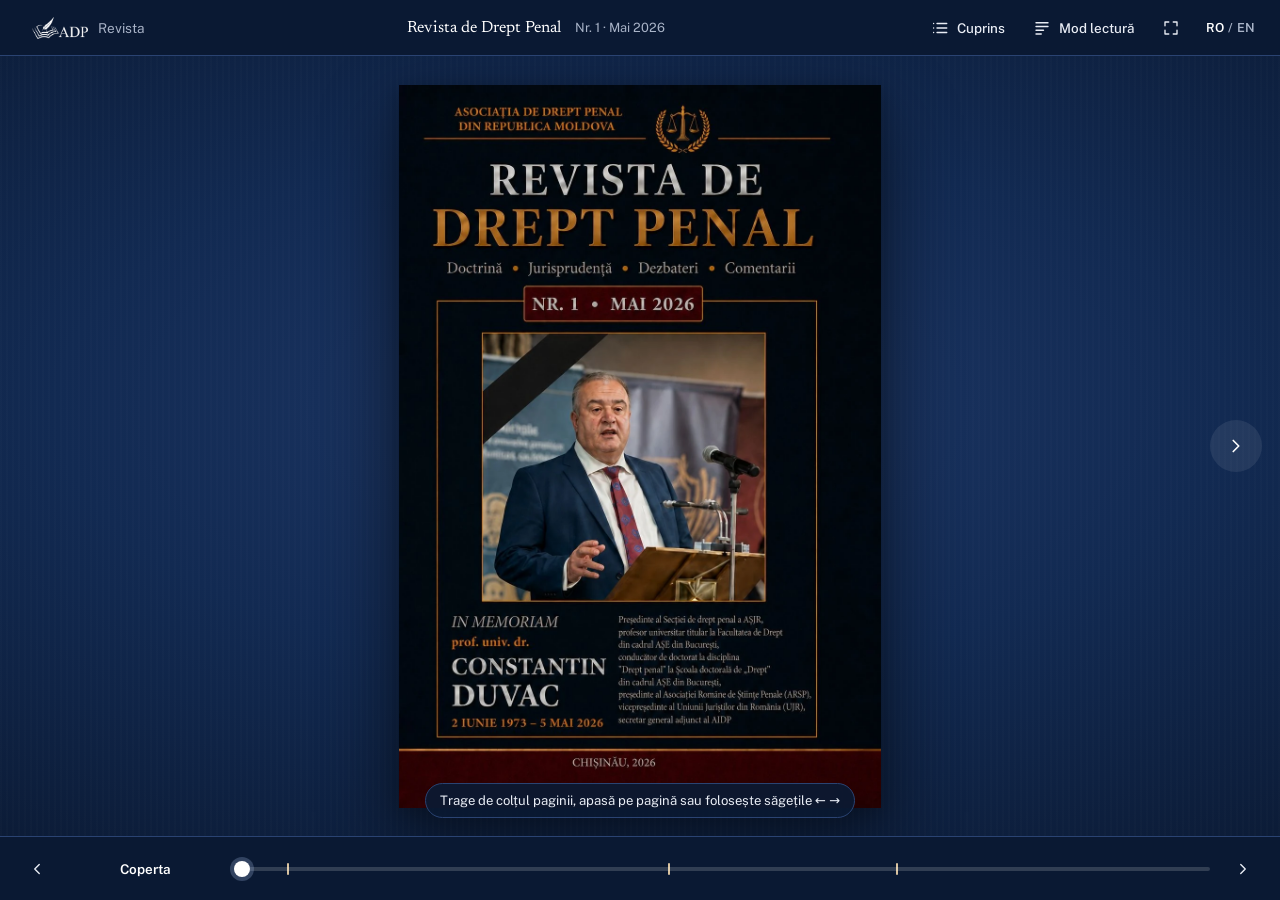
==== revista-nr-1.html @ df20a297 "Add Revista de Drept Penal Nr. 1 as a page-flip reader - revista-nr-1.html: full-screen reader with " ====
<!DOCTYPE html>
<html lang="ro">
<head>
<meta charset="UTF-8" />
<meta name="viewport" content="width=device-width, initial-scale=1, viewport-fit=cover" />
<title>Revista de Drept Penal — Nr. 1, mai 2026 · ADP</title>
<meta name="description" content="Revista de Drept Penal, Nr. 1 (mai 2026), număr inaugural omagial editat de Asociația de Drept Penal din Republica Moldova. Răsfoiește revista online sau citește articolele în mod text." />
<meta name="theme-color" content="#0b1a34" />
<meta property="og:title" content="Revista de Drept Penal — Nr. 1, mai 2026" />
<meta property="og:description" content="Număr inaugural omagial. Asociația de Drept Penal din Republica Moldova." />
<meta property="og:type" content="book" />
<meta property="og:image" content="https://adprm.md/assets/revista/nr-1/coperta.webp" />
<link rel="icon" type="image/png" href="assets/img/favicon.png" />
<link rel="preconnect" href="https://fonts.googleapis.com" />
<link rel="preconnect" href="https://fonts.gstatic.com" crossorigin />
<link href="https://fonts.googleapis.com/css2?family=Newsreader:ital,opsz,wght@0,6..72,300..700;1,6..72,300..600&amp;family=Public+Sans:wght@400;500;600&amp;display=swap" rel="stylesheet" />
<link rel="preload" as="image" href="assets/revista/nr-1/coperta.webp" />
<link rel="stylesheet" href="assets/css/revista.css" />
<script>window.REVISTA_ISSUE = {"id": "1", "title": "Revista de Drept Penal", "issue": "Nr. 1 · Mai 2026", "publisher": "Asociația de Drept Penal din Republica Moldova", "running": "Revista de Drept Penal · Nr. 1 · Mai 2026", "front": "assets/revista/nr-1/coperta.webp", "back": "assets/revista/nr-1/coperta-spate.webp", "frontAlt": "Coperta Revistei de Drept Penal, Nr. 1, mai 2026 — In memoriam prof. univ. dr. Constantin Duvac", "backAlt": "Coperta a IV-a a Revistei de Drept Penal, Nr. 1 — număr inaugural omagial"};</script>
</head>
<body>
<a class="sr" href="#text">Versiunea text a revistei</a>

<header class="rbar">
  <a class="rbar__back" href="revista.html"><svg viewBox="0 0 24 24" fill="none" stroke="currentColor" stroke-width="1.8" stroke-linecap="round" stroke-linejoin="round"><path d="M15 18l-6-6 6-6"/></svg><img src="assets/img/adp-logo-alb.png" alt="ADP" width="56" height="22" /><span data-ui="back">Revista</span></a>
  <div class="rbar__title">Revista de Drept Penal <span>Nr. 1 · Mai 2026</span></div>
  <div class="rbar__tools">
    <button class="tbtn" id="btnToc" type="button" aria-expanded="false" aria-controls="drawer"><svg viewBox="0 0 24 24" fill="none" stroke="currentColor" stroke-width="1.8" stroke-linecap="round"><path d="M8 6h13M8 12h13M8 18h13M3.5 6h.01M3.5 12h.01M3.5 18h.01"/></svg><span class="lbl" data-ui="contents">Cuprins</span></button>
    <button class="tbtn" id="btnRead" type="button" aria-pressed="false"><svg viewBox="0 0 24 24" fill="none" stroke="currentColor" stroke-width="1.8" stroke-linecap="round" stroke-linejoin="round"><path d="M4 5h16M4 10h16M4 15h10M4 20h7"/></svg><span class="lbl">Mod lectură</span></button>
    <button class="tbtn" id="btnFull" type="button" data-ui-label="full"><svg viewBox="0 0 24 24" fill="none" stroke="currentColor" stroke-width="1.8" stroke-linecap="round" stroke-linejoin="round"><path d="M4 9V4h5M20 9V4h-5M4 15v5h5M20 15v5h-5"/></svg></button>
    <button class="lang" id="lang" type="button" aria-label="Schimbă limba / Switch language"><span data-l="ro">RO</span> / <span data-l="en">EN</span></button>
  </div>
</header>

<main class="stage" id="stage">
  <button class="nav-arrow nav-arrow--prev" id="navPrev" type="button" data-ui-label="prev"><svg viewBox="0 0 24 24" fill="none" stroke="currentColor" stroke-width="1.8" stroke-linecap="round" stroke-linejoin="round"><path d="M15 18l-6-6 6-6"/></svg></button>
  <button class="nav-arrow nav-arrow--next" id="navNext" type="button" data-ui-label="next"><svg viewBox="0 0 24 24" fill="none" stroke="currentColor" stroke-width="1.8" stroke-linecap="round" stroke-linejoin="round"><path d="M9 18l6-6-6-6"/></svg></button>
  <div class="loading" id="loading">
    <div class="loading__card">
      <img src="assets/revista/nr-1/coperta.webp" alt="" width="1024" height="1536" />
      <span data-ui="preparing">Se așază paginile…</span>
      <div class="loading__bar"><i id="loadBar"></i></div>
    </div>
  </div>
  <div class="hint" id="hint"></div>
  <button class="read-pill" id="readPill" type="button"><svg viewBox="0 0 24 24" fill="none" stroke="currentColor" stroke-width="1.8" stroke-linecap="round" stroke-linejoin="round"><path d="M4 5h16M4 10h16M4 15h10M4 20h7"/></svg><span data-ui="reading">Mod lectură</span></button>
  <div class="toast" id="toast" hidden><span id="toastText"></span><button id="toastGo" type="button" data-ui="cont">Continuă</button><button class="x" id="toastX" type="button" data-ui-label="close">×</button></div>
</main>

<footer class="fbar">
  <button class="tbtn" id="btnPrev" type="button" data-ui-label="prev"><svg viewBox="0 0 24 24" fill="none" stroke="currentColor" stroke-width="1.8" stroke-linecap="round" stroke-linejoin="round"><path d="M15 18l-6-6 6-6"/></svg></button>
  <div class="where" id="where" aria-live="polite"></div>
  <div class="scrub">
    <div class="scrub__ticks" id="ticks"></div>
    <input type="range" id="range" min="1" max="2" value="1" aria-label="Pagina" />
    <div class="scrub__tip" id="scrubTip"></div>
  </div>
  <button class="tbtn" id="btnNext" type="button" data-ui-label="next"><svg viewBox="0 0 24 24" fill="none" stroke="currentColor" stroke-width="1.8" stroke-linecap="round" stroke-linejoin="round"><path d="M9 18l6-6-6-6"/></svg></button>
</footer>

<aside class="drawer" id="drawer" aria-label="Cuprins">
  <div class="drawer__head"><h2 data-ui="contents">Cuprins</h2><button id="drawerClose" type="button" data-ui-label="close">×</button></div>
  <div class="toc-list" id="tocList"></div>
</aside>
<div class="scrim" id="scrim"></div>

<section class="tv" id="tv" aria-label="Versiunea text">
  <div class="tv__inner">
    <div class="tv__cover">
      <img src="assets/revista/nr-1/coperta-mica.webp" alt="" width="520" height="780" />
      <div>
        <h1>Revista de Drept Penal</h1>
        <p>Nr. 1 · Mai 2026 · Asociația de Drept Penal din Republica Moldova</p>
        <nav class="tv__toc">
<a href="#a1"><span>Boris GLAVAN</span>PRESCRIPȚIA RĂSPUNDERII PENALE: DE LA ABORDĂRI FRAGMENTARE LA O PERSPECTIVĂ SISTEMICĂ</a>
<a href="#a2"><span>PÎSLARU LILIA</span>OBIECTUL JURIDIC AL INFRAȚIUNII DE CLONARE UMANĂ</a>
<a href="#a3"><span>Nataşa DANELCIUC-COLODROVSCHI</span>La frénésie réformatrice de la justice pénale, vecteur et symptôme du délitement cadencé de l’État de droit</a>
        </nav>
      </div>
    </div>
    <div id="tvArticles">
<article class="art" id="a1" lang="ro" data-author="Boris GLAVAN">
<header class="art__head">
<h2 class="art__title">PRESCRIPȚIA RĂSPUNDERII PENALE: DE LA ABORDĂRI FRAGMENTARE LA O PERSPECTIVĂ SISTEMICĂ</h2>
<p class="art__author"><b>Boris GLAVAN</b>, doctor habilitat în drept, conferențiar universitar, Academia „Ştefan cel Mare” a MAI al RM</p>
<p class="art__aff">ORCID: 0000-0002-3838-4308</p>
</header>
<section class="abs">
<p class="abs__label">Rezumat</p>
<p class="abs__text">Studiul examinează prescripția răspunderii penale dintr-o perspectivă sistemică, pornind de la ideea că o parte dintre controversele actuale sunt generate sau amplificate de delimitarea insuficientă dintre răspunderea penală, tragerea la răspundere penală, condamnare și pedeapsă. Analiza critică a concepției consacrate de art. 50 CP al Republicii Moldova este raportată la evoluțiile doctrinare, legislative și jurisprudențiale recente. Este testată concepția răspunderii penale ca obligație juridico-penală care apare prin săvârșirea infracțiunii și sunt examinate consecințele acesteia asupra înțelegerii efectelor prescripției, soluțiilor procesuale, prezumției de nevinovăție, întreruperii termenului și aplicării legii în timp. Studiul concluzionează că analiza prescripției nu poate fi desprinsă de clarificarea categoriei juridice asupra căreia aceasta produce efecte și argumentează necesitatea reconsiderării definiției legale a răspunderii penale.</p>
<p class="abs__kw">Cuvinte-cheie: prescripție, răspundere penală, tragere la răspundere penală, condamnare, pedeapsă, liberare de răspundere penală, lege penală mai favorabilă.</p>
<p class="abs__label">Abstract</p>
<p class="abs__text">This study examines the statute of limitations on criminal liability from a systemic perspective, proceeding from the premise that some of the current controversies are generated or amplified by an insufficient distinction between criminal liability, the process of bringing a person to criminal liability, conviction, and punishment. The concept enshrined in Article 50 of the Criminal Code of the Republic of Moldova is critically examined in light of recent doctrinal, legislative, and judicial developments. The study tests the conception of criminal liability as a criminal-law obligation arising from the commission of an offence and examines its implications for understanding the effects of limitation, procedural outcomes, the presumption of innocence, interruption of the limitation period, and the temporal application of criminal law. It concludes that the analysis of limitation cannot be separated from clarification of the legal category upon which it operates and argues for reconsideration of the statutory definition of criminal liability.</p>
<p class="abs__kw"><b>Keywords:</b> statute of limitations, criminal liability, bringing a person to criminal liability, conviction, punishment, release from criminal liability, lex mitior.</p>
</section>
<div class="art__body">
<h3 class="art__h" id="a1-s1">Introducere</h3>
<p>Prescripția răspunderii penale aparține instituțiilor tradiționale ale dreptului penal, însă vechimea sa nu i-a diminuat actualitatea. Dimpotrivă, în Republica Moldova problematica prescripției a revenit în ultimii ani în centrul preocupărilor juridice. Practica neuniformă, intervențiile Procuraturii Generale, examinarea unor probleme conexe de către Curtea Supremă de Justiție și Curtea Constituțională, modificările legislative recente, precum și interesul constant al doctrinei demonstrează că numeroase întrebări privind această instituție continuă să își caute răspunsul.</p>
<p>Controversele privesc atât efectele expirării termenului și soluția procesuală aplicabilă, cât și natura juridică a prescripției, raportul acesteia cu prezumția de nevinovăție, întreruperea termenului prescris sau aplicarea legii în timp. Răspunsurile oferite nu sunt întotdeauna convergente, iar soluționarea unei probleme generează uneori dificultăți noi. Persistența acestor controverse, în pofida intervențiilor legislative, jurisprudențiale și doctrinare, implică nu numai verificarea soluțiilor propuse, ci și analiza perspectivei din care problema este cercetată.</p>
<p>O particularitate a dezbaterilor contemporane constă în faptul că majoritatea problemelor și soluțiilor sunt căutate în limitele instituției prescripției răspunderii penale. O asemenea abordare este firească atunci când obiectul cercetării îl constituie o chestiune punctuală. Ea poate deveni însă insuficientă dacă dificultățile examinate sunt determinate de raporturile prescripției cu alte categorii fundamentale ale dreptului penal. Este dificil, bunăoară, să explicăm ce presupune liberarea de răspundere penală prin efectul prescripției fără a răspunde în prealabil la întrebarea ce reprezintă însăși răspunderea penală de care persoana urmează să fie liberată.</p>
<p>Această întrebare capătă o semnificație aparte în dreptul penal al Republicii Moldova, în care răspunderea penală beneficiază de o definiție legală proprie. Concepția consacrată de art. 50 CP, construită în jurul ideii condamnării publice a faptelor infracționale și a persoanelor care le-au săvârșit, nu trebuie tratată ca o axiomă numai pentru faptul că a dobândit expresie normativă. Ea reprezintă una dintre soluțiile oferite unei controverse doctrinare mult mai vechi<sup class="fn"><a href="#a1-n1" id="a1-r1" data-fn="a1-n1">1</a></sup> și trebuie, ca orice construcție juridică, verificată prin raportare la funcționarea întregului sistem de instituții cu care interacționează.</p>
<p>De aici pornește <b>ipoteza prezentului studiu</b>: o parte dintre dificultățile atribuite astăzi prescripției răspunderii penale ar putea avea o origine mai profundă, legată de modul în care este concepută însăși răspunderea penală și de insuficienta delimitare a acesteia de tragerea la răspundere penală, condamnare și pedeapsă. În această ipoteză, contradicțiile aparent existente între normele materiale și cele procesuale nu trebuie soluționate automat prin ajustarea celor din urmă; trebuie verificată și posibilitatea ca însăși premisa materială de la care se pornește să necesite reconsiderare.</p>
<p>Prezenta cercetare nu revendică formularea unei teorii absolut noi. Problema răspunderii penale a constituit obiectul unor cercetări anterioare ale autorului<sup class="fn"><a href="#a1-n2" id="a1-r2" data-fn="a1-n2">2</a></sup>, iar concepția răspunderii ca obligație juridico-penală este demult cunoscută în doctrină<sup class="fn"><a href="#a1-n3" id="a1-r3" data-fn="a1-n3">3</a></sup>. Ceea ce se propune este verificarea acestei concepții în lumina evoluțiilor legislative, jurisprudențiale și doctrinare recente.</p>
<p>Scopul studiului constă în examinarea principalelor probleme ale prescripției dintr-o perspectivă sistemică, pentru a stabili în ce măsură soluționarea lor depinde de clarificarea raporturilor dintre răspunderea penală, tragerea la răspundere penală, condamnare, pedeapsă și liberarea de răspundere, precum și de corelarea acestora cu problema constatării vinovăției și cu exigențele prezumției de nevinovăție.</p>
<h3 class="art__h" id="a1-s2">1. Prescripția răspunderii penale în centrul controverselor contemporane</h3>
<p>Prescripția răspunderii penale nu mai poate fi privită, în actualul context juridic al Republicii Moldova, ca o instituție ale cărei dificultăți se reduc la stabilirea și calcularea termenelor. În ultimii ani, problemele generate de aplicarea acesteia au ajuns succesiv în atenția Procuraturii Generale, a Curții Supreme de Justiție, a Curții Constituționale și a legiuitorului, vizând atât efectele expirării termenului și forma soluției procesuale, cât și întreruperea prescripției, prezumția de nevinovăție, aplicarea legii în timp și raportul cu durata rezonabilă a procesului. Succesiunea acestor intervenții constituie, prin ea însăși, un indiciu că dificultățile instituției nu sunt nici izolate, nici pe deplin soluționate.</p>
<p>O confirmare elocventă o reprezintă recursul în interesul legii formulat de Procurorul General în 2021. Examinarea practicii judiciare a relevat trei soluții diferite pentru aceeași situație – expirarea termenului prevăzut de art. 60 CP: condamnarea cu liberarea de pedeapsă, condamnarea cu liberarea de răspundere penală sau încetarea procesului penal<sup class="fn"><a href="#a1-n4" id="a1-r4" data-fn="a1-n4">4</a></sup>. Procurorul General a solicitat unificarea practicii în sensul pronunțării unei sentințe de condamnare cu liberarea de pedeapsă atunci când vinovăția inculpatului fusese stabilită<sup class="fn"><a href="#a1-n5" id="a1-r5" data-fn="a1-n5">5</a></sup>. Divergența privea, așadar, nu numai forma hotărârii, ci însăși determinarea efectului juridic al prescripției.</p>
<p>Prin raportul dintre art. 60 CP și art. 389 alin. (4) pct. 3) CPP problema a dobândit și o dimensiune constituțională. În cadrul examinării recursului, Igor Dolea, în calitate de consultant din partea mediului academic, a atras atenția că reglementarea materială prevede liberarea de răspundere penală, în timp ce norma procesuală conduce la liberarea de pedeapsă, apreciind că această neconcordanță poate ridica o problemă de constituționalitate<sup class="fn"><a href="#a1-n6" id="a1-r6" data-fn="a1-n6">6</a></sup>. Plenul Colegiului penal al CSJ a sesizat ulterior Curtea Constituțională în privința sintagmei referitoare la expirarea termenului de prescripție din art. 389 alin. (4) pct. 3) CPP<sup class="fn"><a href="#a1-n7" id="a1-r7" data-fn="a1-n7">7</a></sup>. Curtea Constituțională la rândul ei nu a soluționat însă problema pe fond, declarând sesizarea inadmisibilă prin Decizia nr. 82 din 17 iunie 2022<sup class="fn"><a href="#a1-n8" id="a1-r8" data-fn="a1-n8">8</a></sup>.</p>
<p>Nici recursul în interesul legii nu a condus la o dezlegare obligatorie. La 3 noiembrie 2022, Plenul Colegiului penal al CSJ l-a respins ca inadmisibil, iar judecătorii Vladimir Timofti și Elena Cobzac au formulat opinie separată, considerând că acesta trebuia admis<sup class="fn"><a href="#a1-n9" id="a1-r9" data-fn="a1-n9">9</a></sup>. Faptul că mecanismul destinat tocmai unificării practicii s-a încheiat fără o soluție obligatorie, iar dezacordul s-a manifestat chiar în interiorul instanței supreme, este relevant pentru profunzimea controversei. Dezbaterea a continuat și în doctrină, unde au fost propuse soluții diferențiate în funcție de poziția inculpatului și de necesitatea examinării fondului cauzei<sup class="fn"><a href="#a1-n10" id="a1-r10" data-fn="a1-n10">10</a></sup>.</p>
<p>În anii următori, centrul discuției s-a deplasat spre întreruperea prescripției. În procesul legislativ care a precedat Legea nr. 136/2024 s-a propus ca parvenirea cauzei în instanță pentru examinare în fond să întrerupă prescripția și să determine începerea unui nou termen. Centrul de Resurse Juridice din Moldova a formulat obiecții față de cea de-a doua componentă a mecanismului<sup class="fn"><a href="#a1-n11" id="a1-r11" data-fn="a1-n11">11</a></sup>, însă legiuitorul a păstrat soluția inițială. În actuala redactare a art. 60 alin. (4) CP, parvenirea cauzei în instanță întrerupe prescripția, iar din momentul înregistrării acesteia începe să curgă un nou termen<sup class="fn"><a href="#a1-n12" id="a1-r12" data-fn="a1-n12">12</a></sup>.</p>
<p>În paralel, vechea redacție a art. 60 alin. (4), care lega întreruperea de săvârșirea unei noi infracțiuni, a generat o controversă distinctă privind prezumția de nevinovăție. Curtea Constituțională a fost chemată să examineze dacă o nouă infracțiune poate produce efect întreruptiv înainte ca vinovăția pentru aceasta să fie stabilită definitiv<sup class="fn"><a href="#a1-n13" id="a1-r13" data-fn="a1-n13">13</a></sup>. Prin Hotărârea nr. 5 din 16 aprilie 2025, Curtea a declarat norma constituțională și a calificat prescripția drept „cauză extinctivă de liberare de răspundere penală”, asociind-o totodată limitei temporale în care statul își poate exercita prerogativa de tragere la răspundere<sup class="fn"><a href="#a1-n14" id="a1-r14" data-fn="a1-n14">14</a></sup>. Problema raportului dintre mecanismul întreruperii și prezumția de nevinovăție nu a fost însă tranșată în toate dimensiunile sale, Curtea plasând o parte importantă a dificultății în sfera interpretării și aplicării normei de către instanțele ordinare<sup class="fn"><a href="#a1-n15" id="a1-r15" data-fn="a1-n15">15</a></sup>.</p>
<p>Nici noua redactare a art. 60 alin. (4) CP nu a rămas în afara controlului constituțional. În 2026 a fost contestată regula potrivit căreia înregistrarea cauzei în instanță declanșează un nou termen de prescripție. Prin Decizia nr. 32 din 5 martie 2026, Curtea Constituțională a declarat sesizarea inadmisibilă, reținând că întreruperea prescripției nu suspendă judecarea și nu determină, prin ea însăși, tergiversarea procesului<sup class="fn"><a href="#a1-n16" id="a1-r16" data-fn="a1-n16">16</a></sup>. Astfel, și intervenția legislativă destinată să ofere o soluție unor dificultăți practice a generat, la rândul său, noi întrebări privind limitele temporale ale exercitării puterii punitive.</p>
<p>Cea mai recentă intervenție jurisprudențială disponibilă deplasează discuția și mai mult, de la modul de finalizare a procesului către însăși posibilitatea declanșării urmăririi penale după împlinirea prescripției<b>.</b> În Încheierea din 6 august 2026, dosarul nr. 1ra-581/2024<sup class="fn"><a href="#a1-n17" id="a1-r17" data-fn="a1-n17">17</a></sup>, Curtea Supremă de Justiție a reținut că expirarea termenului constituie, potrivit art. 275 pct. 4) CPP, o circumstanță care împiedică pornirea urmăririi penale și a afirmat că orice punere sub învinuire a unei persoane într-un proces penal pornit după intervenirea prescripției încalcă drepturile omului. Problema inițială<sup class="fn"><a href="#a1-n18" id="a1-r18" data-fn="a1-n18">18</a></sup> – cum trebuie finalizat procesul atunci când prescripția intervine? – ajunge astfel să fie însoțită de o întrebare și mai fundamentală: mai poate fi pornit mecanismul procesual dacă termenul de prescripție s-a împlinit anterior?</p>
<p>Privite împreună, aceste intervenții nu indică încă o soluție consolidată. Persistența controverselor ridică o întrebare prealabilă: sunt aceste dificultăți inerente instituției prescripției sau sunt, cel puțin în parte, amplificate de faptul că fiecare este examinată separat, fără verificarea categoriei juridice asupra căreia intervine prescripția – răspunderea penală – și a raportului acesteia cu tragerea la răspundere, condamnarea și pedeapsa? Răspunsul impune examinarea modului în care doctrina contemporană a abordat aceste probleme și a limitelor unei asemenea abordări.</p>
<h3 class="art__h" id="a1-s3">2. Limitele abordărilor fragmentare ale prescripției</h3>
<p>Diversitatea controverselor care însoțesc prescripția răspunderii penale a generat, firesc, cercetări orientate spre probleme diferite: natura juridică a instituției, aplicarea legii penale în timp, întreruperea termenelor, soluția procesuală după expirarea acestora, prezumția de nevinovăție, securitatea juridică sau protecția intereselor victimei. Caracterizarea acestor abordări drept fragmentare nu exprimă o apreciere depreciativă asupra valorii lor științifice. Delimitarea obiectului cercetării și concentrarea asupra unei probleme determinate sunt firești. Limita apare numai atunci când soluțiile astfel obținute sunt proiectate asupra întregii instituții fără a fi verificate în raport cu celelalte componente ale sistemului juridico-penal.</p>
<p>Un prim nucleu important al literaturii privește <i>natura materială, procesuală sau mixtă a prescripției</i><b> </b>și consecințele acestei calificări asupra aplicării legii în timp<sup class="fn"><a href="#a1-n19" id="a1-r19" data-fn="a1-n19">19</a></sup>. În strânsă legătură cu această problemă sunt cercetate actele de întrerupere și raportul dintre natura procesuală a actului care produce întreruperea și efectul juridic pe care legea îl atribuie acestuia<sup class="fn"><a href="#a1-n20" id="a1-r20" data-fn="a1-n20">20</a></sup>. Aceste analize sunt indispensabile pentru soluționarea problemelor privind lex mitior și succesiunea legilor penale, însă obiectul lor rămâne, în mod firesc, concentrat asupra regimului juridic al prescripției.</p>
<p>O altă direcție doctrinară urmărește <i>efectele procesuale ale expirării termenului de prescripție</i>, îndeosebi raportul dintre încetarea procesului, constatarea vinovăției, prezumția de nevinovăție și acordul persoanei la aplicarea unui temei de nereabilitare<sup class="fn"><a href="#a1-n21" id="a1-r21" data-fn="a1-n21">21</a></sup>. Literatura a propus soluții diferențiate în funcție de poziția inculpatului și de momentul procesual în care intervine prescripția. Dincolo de diferențele dintre aceste soluții, ele au un element comun: încearcă să răspundă întrebării cum trebuie soluționat procesul după intervenirea prescripției. Mult mai rar este plasată în centrul analizei întrebarea prealabilă: ce reprezintă răspunderea penală de care persoana este liberată și ce efect produce prescripția asupra acesteia?</p>
<p>Totuși, elementele unei asemenea explicații nu lipsesc din doctrina contemporană. Unele cercetări pornesc de la raportul juridic născut prin săvârșirea infracțiunii, în cadrul căruia statul dobândește dreptul de a aplica sancțiunea penală, iar autorului infracțiunii îi revine obligația corelativă de a o suporta<sup class="fn"><a href="#a1-n22" id="a1-r22" data-fn="a1-n22">22</a></sup>. Aceeași idee apare și în lucrări dedicate soluției procesuale, în care prescripția este prezentată inclusiv ca stingere a obligației infractorului de a suporta consecințele penale ale faptei<sup class="fn"><a href="#a1-n23" id="a1-r23" data-fn="a1-n23">23</a></sup>. Aceste constatări sunt deosebit de relevante pentru prezentul studiu: elementul conceptual al obligației există deja în doctrină, fără ca el să fie însă utilizat consecvent pentru verificarea definiției răspunderii penale consacrate de art. 50 CP al Republicii Moldova și a consecințelor acesteia asupra întregului mecanism al prescripției.</p>
<p>Alte cercetări deplasează analiza spre <i>funcțiile și limitele temporale ale puterii punitive a statului</i><b><i>.</i></b> Prescripția este examinată ca garanție a securității juridice și ca protecție împotriva prelungirii excesive a incertitudinii juridice<sup class="fn"><a href="#a1-n24" id="a1-r24" data-fn="a1-n24">24</a></sup>, dar și din perspectiva obligațiilor pozitive ale statului față de victime, în special atunci când trecerea timpului imputabilă autorităților poate împiedica investigarea și sancționarea efectivă a unor infracțiuni grave<sup class="fn"><a href="#a1-n25" id="a1-r25" data-fn="a1-n25">25</a></sup>. Aceste două perspective nu se exclud; ele demonstrează tocmai complexitatea instituției, aflate între necesitatea limitării în timp a reacției penale și interesul legitim al statului și al victimelor ca infracțiunile să fie investigate efectiv.</p>
<p>Ar fi inexact, în același timp, să afirmăm că doctrina nu a cunoscut tentative de abordare sistemică<b>.</b> Unele cercetări solicită expres o asemenea analiză, însă o construiesc în jurul clasificării infracțiunilor, sistemului pedepselor și consecințelor acestora asupra prescriptibilității<sup class="fn"><a href="#a1-n26" id="a1-r26" data-fn="a1-n26">26</a></sup>. Diferența față de demersul propus aici nu constă, prin urmare, în revendicarea exclusivă a calificativului „sistemic”, ci în centrul în jurul căruia este organizată analiza<b>.</b></p>
<p>Privite împreună, cercetările examinate furnizează aproape toate elementele necesare unei perspective mai largi: dreptul statului de a reacționa penal, obligația corelativă a autorului infracțiunii, natura prescripției, tragerea la răspundere, condamnarea, pedeapsa, vinovăția, prezumția de nevinovăție, securitatea juridică și interesele victimei. Problema este că aceste elemente sunt utilizate, de regulă, pentru soluționarea unor întrebări diferite. Natura prescripției este examinată pentru aplicarea legii în timp; prezumția de nevinovăție – pentru încetarea procesului sau întreruperea termenului; raportul dintre normele materiale și cele procesuale – pentru alegerea tipului hotărârii; securitatea juridică – pentru determinarea limitelor temporale ale reacției statului.</p>
<p>Or, dacă răspunderea penală se regăsește în centrul tuturor acestor raporturi, dar conținutul ei este presupus fără a fi verificat de fiecare dată, soluțiile particulare pot fi coerente în interiorul problemei cercetate și, totuși, dificil de armonizat între ele. Pentru dreptul Republicii Moldova această observație are o importanță suplimentară: răspunderea penală nu este numai o categorie doctrinară, ci beneficiază de o definiție legală expresă în art. 50 CP. Înainte de a căuta, așadar, o soluție separată pentru fiecare controversă a prescripției, se impune verificarea unei premise comune tuturor: este concepția legală asupra răspunderii penale aptă să explice în mod coerent apariția, realizarea și stingerea acesteia, precum și raportul ei cu condamnarea și pedeapsa?</p>
<h3 class="art__h" id="a1-s4">3. Răspunderea penală – variabila omisă din ecuația prescripției</h3>
<p>Controversele examinate anterior conduc spre o întrebare care, deși logic le precedă pe cele mai multe dintre ele, nu se află întotdeauna în centrul dezbaterilor contemporane: ce anume este răspunderea penală asupra căreia intervine prescripția? Întrebarea nu este una pur terminologică. De răspunsul oferit depind modul în care sunt explicate natura și efectele prescripției, raportul acesteia cu tragerea la răspundere penală, condamnarea și pedeapsa, precum și soluțiile procesuale aplicabile după expirarea termenului. În acest sens trebuie înțeleasă și sintagma „variabila omisă”: nu în sensul că răspunderea penală nu ar fi fost cercetată în doctrină, ci că noțiunea și conținutul acesteia nu sunt întotdeauna introduse ca variabilă explicativă în analiza problemelor prescripției<b>.</b></p>
<p>Necesitatea elaborării răspunderii penale ca noțiune autonomă în raport cu pedeapsa este legată de o evoluție legislativă relativ recentă. Până la mijlocul secolului al XX-lea, cele două noțiuni erau în mare măsură identificate. Schimbarea s-a produs în spațiul juridic sovietic în anii 1958–1961, când legislația a început să distingă expres liberarea de răspundere penală de liberarea de pedeapsă. În condițiile în care legea admitea o răspundere penală distinctă de pedeapsă și, mai ales, posibilitatea liberării de una fără a o confunda cu liberarea de cealaltă, doctrina a fost pusă în fața necesității de a stabili conținutul propriu al răspunderii penale<sup class="fn"><a href="#a1-n27" id="a1-r27" data-fn="a1-n27">27</a></sup>. Interpretarea istorică este importantă pentru studiul de față: noțiunea modernă a răspunderii penale nu s-a format în abstract, ci în strânsă legătură cu necesitatea explicării deosebirii dintre două forme de liberare.</p>
<p>Căutarea unei explicații a generat însă soluții foarte diferite. Răspunderea penală a fost concepută, între altele, ca obligație a persoanei de a răspunde pentru infracțiunea comisă, ca ansamblu de măsuri procesual-penale aplicate făptuitorului, ca raport juridico-penal ori ca condamnare publică a faptelor socialmente periculoase și a persoanelor care le săvârșesc<sup class="fn"><a href="#a1-n28" id="a1-r28" data-fn="a1-n28">28</a></sup>. Diversitatea teoriilor nu constituie prin ea însăși un neajuns. Problema metodologică apare atunci când o construcție elaborată pentru a răspunde unei anumite întrebări — îndeosebi pentru a delimita răspunderea penală de pedeapsă — este utilizată pentru explicarea întregii instituții fără a fi verificată în raport cu momentul apariției și stingerii răspunderii, temeiul acesteia, tragerea la răspundere penală, liberarea de răspundere, înlăturarea răspunderii ori prezumția de nevinovăție. Această dificultate a fost semnalată în cercetările anterioare: rezolvarea izolată a unei probleme poate produce o explicație satisfăcătoare în raport cu aceasta, dar contradictorie în raport cu alte instituții juridice conexe<sup class="fn"><a href="#a1-n29" id="a1-r29" data-fn="a1-n29">29</a></sup>.</p>
<p>Un exemplu relevant îl constituie concepția răspunderii penale ca și condamnare publică<b>.</b> În analiza instituției liberării de răspundere penală, S.G. Kelina pornea de la ideea că esența liberării constă în scutirea persoanei care a săvârșit infracțiunea de la condamnarea publică ce ar urma să fie exprimată prin sentința instanței. De aici decurgea logic și limita temporală a liberării: odată pronunțată sentința de condamnare, persoana nu ar mai putea fi liberată de răspundere penală, ci numai de pedeapsă<sup class="fn"><a href="#a1-n30" id="a1-r30" data-fn="a1-n30">30</a></sup>.</p>
<p>Concepția nu a rămas însă necontestată nici în doctrina din care a provenit. Iu.M. Groșevoi a respins teza potrivit căreia liberarea de răspundere penală ar exclude aprecierea negativă a faptei și a persoanei, argumentând că instanța care soluționează cauza apreciază inevitabil acțiunile infracționale ale persoanei liberate de răspundere penală. Tot el lega problema de competența de stabilire a vinovăției, considerând că, dacă numai instanța poate recunoaște persoana vinovată de săvârșirea unei infracțiuni, acesteia ar trebui să-i aparțină și competența de a o libera de răspundere penală<sup class="fn"><a href="#a1-n31" id="a1-r31" data-fn="a1-n31">31</a></sup>. Polemica este semnificativă tocmai pentru că arată că relația dintre răspundere, condamnare și liberare nu avea o soluție doctrinară incontestabilă înainte ca una dintre aceste concepții să dobândească expresie normativă.</p>
<p>În doctrina Republicii Moldova, concepția condamnării publice a fost promovată de Alexandru Borodac. Lucrările sale au avut o influență directă asupra construcției actualului Cod penal: cercetările anterioare au evidențiat atât preluarea concepției răspunderii penale în art. 50 CP, cât și legătura concepției sale privind temeiul răspunderii cu art. 51 și cu formularea inițială a art. 53 CP. Într-o lucrare ulterioară, profesorul Borodac și colaboratorii explicau realizarea răspunderii prin condamnarea publică a faptei și a persoanei, exprimată prin sentința de condamnare, considerând că realizarea răspunderii se epuizează prin această condamnare, după care poate urma aplicarea pedepsei sau liberarea de pedeapsă<sup class="fn"><a href="#a1-n32" id="a1-r32" data-fn="a1-n32">32</a></sup>.</p>
<p>Această concepție se regăsește în art. 50 CP, potrivit căruia răspunderea penală reprezintă „condamnarea publică, în numele legii, a faptelor infracționale și a persoanelor care le-au săvârșit, condamnare ce poate fi precedată de măsurile de constrângere prevăzute de lege”. Faptul că legiuitorul a optat pentru o definiție legală poate fi înțeles prin importanța categoriei juridice respective. Răspunderea penală, alături de infracțiune și pedeapsă, formează unul dintre pilonii întregului sistem penal; în condițiile existenței unor teorii incompatibile, intenția de uniformizare conceptuală era explicabilă. Problema nu constă, prin urmare, în simplul fapt că legiuitorul a definit răspunderea penală, ci în inspirația definiției alese de a funcționa coerent în raport cu toate instituțiile juridice care presupun existența, realizarea ori stingerea acesteia.</p>
<p>Supusă acestui test, formula art. 50 CP generează mai multe dificultăți. Dacă răspunderea penală este condamnarea publică exprimată prin sentință, ea ar trebui să apară odată cu condamnarea. Cum poate fi atunci o persoană liberată de răspundere penală la etapa urmăririi penale, înainte ca această răspundere, astfel definită, să fi luat naștere? Mai mult, Codul penal reglementează cauze care înlătură răspunderea penală și produc efecte înaintea pronunțării unei sentințe de condamnare. Apare astfel întrebarea formulată într-un studiu anterior: cum poate fi înlăturat ceea ce încă nu există? Totodată, dacă „condamnarea publică” este înțeleasă ca dezaprobare oficială a faptei și a persoanei, chiar delimitarea dintre existența și inexistența acesteia devine dificilă, deoarece aprecierea juridică negativă poate fi reflectată și într-o hotărâre prin care cauza este soluționată fără aplicarea pedepsei<sup class="fn"><a href="#a1-n33" id="a1-r33" data-fn="a1-n33">33</a></sup>.</p>
<p>Dificultatea definiției legale a fost remarcată și dintr-o perspectivă doctrinară diferită. Cercetătoarea Carolina Garbuz afirmă expres că definiția din art. 50 se referă mai curând la realizarea răspunderii penale decât la răspunderea însăși și propune ca această definiție normativă să fie exclusă din legea penală<sup class="fn"><a href="#a1-n34" id="a1-r34" data-fn="a1-n34">34</a></sup>. Propunerea nu înseamnă eliminarea instituției răspunderii penale. Dimpotrivă, autoarea consideră că infracțiunea, răspunderea penală și pedeapsa constituie trei instituții distincte și le ordonează într-o succesiune în care infracțiunea condiționează răspunderea, iar pedeapsa reprezintă numai una dintre formele posibile de realizare a acesteia. Însăși răspunderea penală este concepută ca un raport juridico-penal de constrângere între stat și infractor, în care statului îi aparține dreptul de a angaja răspunderea, iar infractorului obligația de a răspunde și de a suporta forma de realizare prevăzută de lege<sup class="fn"><a href="#a1-n35" id="a1-r35" data-fn="a1-n35">35</a></sup>. Importanța acestei poziții pentru prezentul studiu este tocmai independența ei față de concepția pe care o susținem: pornind de la o altă explicație pozitivă a răspunderii penale, Garbuz ajunge totuși la aceeași concluzie critică privind insuficiența art. 50 CP.</p>
<p>Problema este amplificată de lipsa unei terminologii perfect coerente în chiar sistemul Codului penal. Articolul 51 utilizează „fapta prejudiciabilă săvârșită” drept temei real și cu „componența infracțiunii” drept temei juridic al răspunderii penale, iar art. 53 se referă la persoana care a săvârșit „o faptă ce conține semnele componenței de infracțiune”. În schimb, reglementările modalităților concrete de liberare utilizează noțiunea de <i>infracțiune</i>, art. 54, 55 și 57–60 raportând soluția liberării la săvârșirea unei infracțiuni. Diferența nu este lipsită de consecințe. Dacă persoana nu a săvârșit o infracțiune, nu există temei pentru răspunderea penală și, în consecință, nici răspundere penală de care aceasta ar putea fi liberată. Într-o asemenea ipoteză problema este una a inexistenței răspunderii, nu a liberării de la o răspundere existentă. Cercetările anterioare au formulat, din acest motiv, propunerea ca infracțiunea să fie recunoscută ca temei al răspunderii și ca liberarea să privească persoana care a săvârșit o infracțiune<sup class="fn"><a href="#a1-n36" id="a1-r36" data-fn="a1-n36">36</a></sup>.</p>
<p>În acest punct devine necesară examinarea alternativei conceptuale. Conceperea răspunderii ca <i>obligație juridică</i> nu este o teorie nouă și nici nu este revendicată ca atare în prezentul studiu. Ea este una dintre teoriile tradiționale ale răspunderii penale, fiind identificată ca atare în doctrina analizată încă în cercetările din 2010<sup class="fn"><a href="#a1-n37" id="a1-r37" data-fn="a1-n37">37</a></sup>. Ceea ce prezintă interes este însă verificarea capacității sale explicative în raport cu întregul sistem de instituții conexe și, în special, cu prescripția.</p>
<p>Pornind de la structura normei juridico-penale și de la legătura dintre infracțiune și consecința juridică prevăzută de norma încălcată, în cercetările anterioare răspunderea penală a fost definită ca obligația persoanei care a săvârșit o infracțiune de a suporta sancțiunea prevăzută în norma de incriminare a legii penale<sup class="fn"><a href="#a1-n38" id="a1-r38" data-fn="a1-n38">38</a></sup>. Precizarea este esențială. În momentul săvârșirii infracțiunii nu există încă o pedeapsă concretă individualizată de instanță. Există însă norma de incriminare încălcată și sancțiunea pe care aceasta o atașează faptei. Săvârșirea infracțiunii constituie faptul juridic din care apare obligația autorului de a suporta sancțiunea prevăzută în norma de incriminare. Condamnarea și pedeapsa individualizată intervin ulterior, în procesul de identificare și individualizare a acestei obligații.<sup class="fn"><a href="#a1-n39" id="a1-r39" data-fn="a1-n39">39</a></sup></p>
<p>Din această perspectivă, devine indispensabilă delimitarea dintre <i>răspunderea penală</i> și <i>tragerea la răspundere penală</i>. Cele două sintagme sunt apropiate lexical, dar nu desemnează același fenomen juridic. Răspunderea aparține planului dreptului penal material și exprimă consecința juridică a săvârșirii infracțiunii. Tragerea la răspundere penală aparține planului procesual și presupune învinuirea persoanei de săvârșirea unei infracțiuni. Ea nu poate fi considerată o formă de realizare a răspunderii penale, întrucât simpla formulare a acuzației nu modifică prin ea însăși situația juridico-penală materială a persoanei<sup class="fn"><a href="#a1-n40" id="a1-r40" data-fn="a1-n40">40</a></sup>.</p>
<p>Distincția permite separarea a două planuri care tind uneori să fie suprapuse. În plan material, dacă o infracțiune a fost în realitate săvârșită, legea atașează acesteia consecința juridică reprezentată de răspunderea penală. În plan procesual, existența infracțiunii, autorul ei și vinovăția acestuia trebuie stabilite potrivit regulilor și garanțiilor procesului penal. Faptul juridic și cunoașterea juridică a faptului nu sunt identice: hotărârea instanței nu face ca fapta să fi fost săvârșită în trecut, ci stabilește, în condițiile procedurale prevăzute de lege, dacă aceasta a existat și poate fi imputată persoanei acuzate.</p>
<p>Această delimitare este deosebit de importantă pentru raportul cu <i>prezumția de nevinovăție</i>. A afirma, la nivelul dreptului material, că persoana care a săvârșit o infracțiune devine subiect al obligației juridico-penale nu înseamnă că procurorul, organul de urmărire penală sau o altă autoritate o poate declara vinovată înainte ca vinovăția să fie stabilită în condițiile impuse de lege. Prima afirmație privește condițiile de existență ale unei consecințe juridice; cea de-a doua privește condițiile în care această consecință poate fi atribuită oficial unei persoane determinate. Confundarea celor două planuri conduce la concluzia dificil de susținut că răspunderea penală ar lua naștere nu prin săvârșirea infracțiunii, ci numai prin actul prin care statul constată ulterior că infracțiunea a fost săvârșită.</p>
<p>Această explicație nu înseamnă însă că problema prezumției de nevinovăție dispare odată cu acceptarea caracterului material al răspunderii. Dimpotrivă, ea se deplasează spre întrebarea corectă: în ce condiții și cu ce efecte poate fi încheiat procesul penal pe un temei de nereabilitare fără o sentință definitivă care să constate vinovăția? Dificultatea este veche. A.V. Endolțeva considera că interpretarea tradițională a liberării de răspundere penală intră într-o contradicție serioasă cu prezumția de nevinovăție, iar ca soluție de lege ferenda propunea reconstrucția instituției sub forma liberării de urmărire penală<sup class="fn"><a href="#a1-n41" id="a1-r41" data-fn="a1-n41">41</a></sup>. În legislația Republicii Moldova, aceeași tensiune a determinat inițial atribuirea competenței de liberare exclusiv instanței, pentru ca, ulterior, începând cu anul 2008, competența să fie acordată și procurorului, fără ca problema conceptuală a raportului dintre liberare și constatarea vinovăției să fie prin aceasta epuizată<sup class="fn"><a href="#a1-n42" id="a1-r42" data-fn="a1-n42">42</a></sup>.</p>
<p>Pentru tema prezentului studiu, avantajul principal al concepției răspunderii ca obligație juridico-penală se observă însă în momentul în care este introdusă prescripția. Dacă răspunderea apare prin săvârșirea infracțiunii, ea poate exista înaintea condamnării și poate, de asemenea, înceta înainte ca sancțiunea prevăzută de norma de incriminare să fie individualizată și executată. Anterior am arătat că obligația juridico-penală apare din momentul săvârșirii infracțiunii și se poate stinge în diferite moduri, unul dintre acestea fiind expirarea termenelor de prescripție<sup class="fn"><a href="#a1-n43" id="a1-r43" data-fn="a1-n43">43</a></sup>. Prin urmare, prescripția nu trebuie explicată ca dispariție a condamnării care încă nu a fost pronunțată și nici ca simplă interdicție procesuală de a continua o activitate a statului. Ea poate fi înțeleasă, în primul rând, ca o cauză de stingere a obligației juridico-penale apărute prin săvârșirea infracțiunii, obligație care încetează odată cu expirarea termenului stabilit de lege.</p>
<p>Această construcție nu rezolvă automat toate problemele prescripției și nici nu trebuie prezentată în acest sens. Ea nu stabilește, prin ea însăși, ce soluție procesuală trebuie pronunțată în fiecare situație, cum trebuie protejat dreptul persoanei care contestă acuzația de a obține o soluție reabilitantă, ce acte pot întrerupe prescripția sau ce regim trebuie aplicat succesiunii legilor în timp. Ea oferă însă un reper care lipsește atunci când aceleași noțiuni sunt suprapuse: răspunderea penală este obligația juridico-penală; tragerea la răspundere penală presupune învinuirea persoanei de săvârșirea unei infracțiuni; condamnarea, exprimată prin sentința de condamnare, presupune constatarea vinovăției persoanei; pedeapsa este sancțiunea concret stabilită de instanță. Abia după această delimitare poate fi stabilit cu precizie ce efect juridic produce prescripția asupra fiecăruia dintre aceste elemente.</p>
<p>În acest sens, răspunderea penală nu constituie o problemă colaterală a cercetării prescripției, ci premisa conceptuală a acesteia. Dacă instituția analizată poartă denumirea de prescripție a răspunderii penale, orice încercare de a-i determina natura, efectele sau mecanismul de aplicare trebuie să înceapă prin clarificarea categoriei juridice care se prescrie. Din această perspectivă, contradicțiile contemporane privind prescripția pot fi privite într-o lumină diferită: unele dintre ele ar putea să nu provină exclusiv din reglementarea termenelor de prescripție, ci din faptul că efectele acestora sunt proiectate asupra unei noțiuni de răspundere penală care, în art. 50 CP, a fost identificată cu unul dintre momentele ulterioare ale individualizării sale – condamnarea. Verificarea acestei ipoteze impune, în continuare, delimitarea sistematică a răspunderii penale de tragerea la răspundere penală, condamnare și pedeapsă, precum și stabilirea locului prescripției în acest mecanism.</p>
<h3 class="art__h" id="a1-s5">4. Prescripția reconsiderată prin delimitarea răspunderii, tragerii la răspundere, condamnării și pedepsei</h3>
<p>Clarificarea noțiunii răspunderii penale permite reconsiderarea raporturilor dintre instituțiile pe care dezbaterile contemporane asupra prescripției tind să le suprapună. Dacă răspunderea penală este concepută ca obligația persoanei care a săvârșit infracțiunea de a suporta sancțiunea prevăzută de norma de incriminare, succesiunea juridică poate fi reconstruită astfel: răspunderea penală apare din momentul săvârșirii infracțiunii; în cadrul procesului penal aceasta este identificată și individualizată, tragerea la răspundere penală reprezentând învinuirea persoanei de săvârșirea unei infracțiuni; prin sentința de condamnare instanța constată vinovăția; stabilirea pedepsei individualizează sancțiunea prevăzută în norma de incriminare; iar executarea pedepsei reprezintă realizarea răspunderii penale astfel concretizate<sup class="fn"><a href="#a1-n44" id="a1-r44" data-fn="a1-n44">44</a></sup>. Această succesiune nu separă artificial dreptul penal de procesul penal, ci delimitează funcția juridică proprie fiecărei instituții.</p>
<p>Distincția dintre răspunderea penală și tragerea la răspundere penală este esențială. Prima aparține planului dreptului penal material și apare prin săvârșirea infracțiunii; cea de-a doua desemnează învinuirea persoanei de săvârșirea unei infracțiuni și aparține procesului de identificare și individualizare a răspunderii penale. Într-un studiu anterior am arătat tocmai că tragerea la răspundere penală rămâne în afara limitelor de realizare a răspunderii: formularea acuzației, aplicarea măsurilor procesuale ori trimiterea cauzei în judecată nu transformă încă obligația juridico-penală într-o pedeapsă executată<sup class="fn"><a href="#a1-n45" id="a1-r45" data-fn="a1-n45">45</a></sup>. Din această perspectivă, titlul art. 60 CP – „Prescripția tragerii la răspundere penală” – și efectul stabilit de alin. (1) – persoana „se liberează de răspundere penală” – nu sunt în mod necesar incompatibile. Titlul indică limita temporală a tragerii la răspundere penală, în timp ce efectul material al expirării termenului privește însăși obligația juridico-penală.</p>
<p>Această interpretare găsește un sprijin important chiar în literatura contemporană care nu pornește de la reconstrucția propusă în prezentul studiu. Elena Neaga definește prescripția răspunderii penale prin stingerea dreptului statului de a aplica infractorului o pedeapsă și a obligației corelative a acestuia de a suporta aplicarea sancțiunii penale. În același loc, autoarea delimitează această instituție de prescripția executării pedepsei, care stinge dreptul statului de a pune în executare pedeapsa deja stabilită printr-o hotărâre definitivă și, corelativ, obligația condamnatului de a se supune executării acesteia<sup class="fn"><a href="#a1-n46" id="a1-r46" data-fn="a1-n46">46</a></sup>. Distincția este deosebit de importantă: ea identifică două obiecte juridice diferite ale prescripției, situate în momente succesive.</p>
<p>Aceeași idee apare, într-o formulare foarte apropiată, la Versavia Brutaru și Raul Alexandru Nestor. Autorii pornesc de la raportul juridic născut prin infracțiune, în care statul devine titularul dreptului de a aplica sancțiunea penală, iar individului îi revine obligația corelativă de a suporta această consecință<sup class="fn"><a href="#a1-n47" id="a1-r47" data-fn="a1-n47">47</a></sup>. Ulterior, prescripția răspunderii penale este definită expres drept „cauză de stingere a obligației infractorului de a suporta consecințele penale ale faptei săvârșite”<sup class="fn"><a href="#a1-n48" id="a1-r48" data-fn="a1-n48">48</a></sup>. Chiar dacă autorii nu dezvoltă această premisă în direcția reconstrucției întregului raport dintre răspundere, tragerea la răspundere, condamnare și pedeapsă, elementele necesare unei asemenea construcții sunt deja prezente.</p>
<p>Pe această bază poate fi explicată mai exact diferența dintre prescripția răspunderii penale și prescripția executării sentinței de condamnare<b>.</b> În primul caz, termenul începe să curgă de la săvârșirea infracțiunii și produce efecte înainte ca sancțiunea prevăzută de norma de incriminare să fie definitiv concretizată într-o pedeapsă executorie. În cel de-al doilea caz, prevăzut de art. 97 CP RM, există deja o sentință definitivă și o pedeapsă individualizată, iar expirarea termenului stinge dreptul statului de a o executa și, corelativ, obligația condamnatului de a o suporta. În dezbaterile desfășurate în cadrul recursului în interesul legii din Republica Moldova s-a atras, de asemenea, atenția că art. 97 CP este inerent etapei executării, deoarece presupune existența unei sentințe care a stabilit deja pedeapsa<sup class="fn"><a href="#a1-n49" id="a1-r49" data-fn="a1-n49">49</a></sup>.</p>
<p>Se conturează astfel două niveluri succesive ale obligației. Prin săvârșirea infracțiunii apare obligația juridico-penală de a suporta sancțiunea prevăzută abstract de norma de incriminare<b>.</b> Dacă mecanismul procesual ajunge la o hotărâre definitivă prin care se stabilește o pedeapsă, această obligație este concretizată: persoana este ținută să execute pedeapsa determinată prin hotărâre. Nu este vorba despre două răspunderi penale diferite, ci despre aceeași obligație juridico-penală privită înainte și după individualizarea sancțiunii. De aceea, efectul temporal este diferit: prescripția prevăzută de art. 60 stinge prima obligație înainte ca aceasta să fie realizată, în timp ce prescripția prevăzută de art. 97 intervine după individualizarea sancțiunii și împiedică executarea acesteia<sup class="fn"><a href="#a1-n50" id="a1-r50" data-fn="a1-n50">50</a></sup>.</p>
<p>Această construcție permite și o lectură mai precisă a condamnării<b>.</b> Condamnarea nu este nici răspunderea penală, nici pedeapsa. Ea se exprimă prin sentința de condamnare, prin care instanța constată vinovăția persoanei; stabilirea pedepsei constituie un moment distinct, prin care sancțiunea prevăzută abstract de norma de incriminare este individualizată. De aici rezultă că, din punct de vedere conceptual, pronunțarea unei sentințe de condamnare nu implică în mod necesar stabilirea unei pedepse ce urmează a fi executată<b>.</b> Dacă răspunderea penală s-a stins prin prescripție, sancțiunea abstractă nu mai poate fi transformată într-o obligație concretă de executare. Tocmai această separare permite explicarea unei hotărâri prin care vinovăția este stabilită fără ca persoana să mai fie obligată să suporte sancțiunea penală; dacă o asemenea soluție este și cea mai potrivită sub aspect procesual constituie însă o problemă distinctă, care nu poate fi dedusă numai din teoria răspunderii.</p>
<p>În consecință, perspectiva sistemică nu propune o nouă definiție a prescripției prin simpla înlocuire a unei formule cu alta. Ea introduce ordinea juridică a fenomenelor: răspunderea penală apare prin săvârșirea infracțiunii; în cadrul procesului penal aceasta este identificată și individualizată; condamnarea stabilește vinovăția; prin sentință este stabilită și individualizată pedeapsa; executarea pedepsei constituie realizarea răspunderii penale. Prescripția răspunderii penale stinge obligația juridico-penală înainte de realizarea acesteia, în timp ce prescripția executării sentinței de condamnare intervine după stabilirea pedepsei și împiedică executarea acesteia.</p>
<h3 class="art__h" id="a1-s6">5. Testarea perspectivei sistemice asupra controverselor actuale</h3>
<p>Utilitatea perspectivei construite în secțiunile precedente trebuie verificată prin raportare la controversele care au însoțit aplicarea prescripției în ultimii ani. Scopul nu este reluarea acestora, ci stabilirea măsurii în care delimitarea dintre răspunderea penală, tragerea la răspundere penală, condamnare și pedeapsă permite reformularea ori clarificarea problemelor deja identificate.</p>
<p>Un prim test îl constituie raportul dintre art. 60 CP și art. 389 alin. (4) pct. 3) CPP. Dacă răspunderea penală este identificată, potrivit art. 50 CP, cu însăși condamnarea publică, o sentință de condamnare asociată cu liberarea de răspundere penală apare contradictorie. În concepția examinată în prezentul studiu, contradicția nu mai este necesară: răspunderea reprezintă obligația juridico-penală apărută prin săvârșirea infracțiunii, iar prin sentința de condamnare instanța constată vinovăția persoanei. Stingerea răspunderii penale prin prescripție nu exclude, prin ea însăși, posibilitatea constatării vinovăției. Condamnarea fără stabilirea pedepsei și liberarea de răspundere penală nu sunt, așadar, conceptual incompatibile.</p>
<p>Această concluzie nu înlătură însă incoerența normativă actuală. Art. 389 alin. (4) pct. 3) CPP prevede, în cazul expirării prescripției, liberarea de pedeapsă<b>,</b> în timp ce art. 60 alin. (1) CP stabilește liberarea de răspundere penală<sup class="fn"><a href="#a1-n51" id="a1-r51" data-fn="a1-n51">51</a></sup>. Perspectiva sistemică permite localizarea mai exactă a problemei: contradicția nu rezidă în posibilitatea pronunțării unei sentințe de condamnare, ci în atribuirea prescripției unui efect juridic diferit de cel prevăzut de legea penală. În această logică, corelarea celor două norme ar trebui să pornească de la efectul material consacrat de art. 60 CP.</p>
<p>Un al doilea test privește prezumția de nevinovăție și rolul acordului persoanei<b>.</b> Faptul că, în plan material, răspunderea penală apare prin săvârșirea infracțiunii nu înseamnă că vinovăția unei persoane poate fi afirmată procesual înainte de stabilirea ei în condițiile legii. Sunt două planuri distincte: existența faptului juridic din care apare răspunderea și constatarea procesuală că acel fapt a fost săvârșit de persoana acuzată. În acest context, acordul inculpatului la încetarea procesului pe motiv de prescripție nu constituie nici izvor al răspunderii și nici echivalent al unei constatări jurisdicționale a vinovăției. Condiționarea încetării procesului de acordul inculpatului constituie o garanție procedurală: în lipsa acestui acord, procedura continuă, oferind persoanei posibilitatea obținerii unei soluții asupra fondului și, dacă acuzația nu este dovedită, a unei soluții de achitare<sup class="fn"><a href="#a1-n52" id="a1-r52" data-fn="a1-n52">52</a></sup>.</p>
<p>Aceeași construcție oferă un reper și pentru jurisprudența recentă a Curții Supreme de Justiție. Prin Încheierea din 6 august 2026, CSJ a reținut că expirarea prescripției poate împiedica chiar pornirea urmăririi penale și a afirmat că orice punere sub învinuire a unei persoane într-un proces penal pornit după intervenirea prescripției încalcă drepturile omului<sup class="fn"><a href="#a1-n53" id="a1-r53" data-fn="a1-n53">53</a></sup>. Privită prin prisma concepției propuse, soluția are o explicație materială: dacă obligația juridico-penală s-a stins înainte de pornirea urmăririi penale, nu mai există o răspundere penală care să poată fi individualizată prin acest mecanism procesual. Situația trebuie însă distinsă de cea în care prescripția intervine într-un proces deja pornit, iar persoana nu consimte la încetarea acestuia și procedura continuă pentru soluționarea cauzei pe fond.</p>
<p>Un alt test important îl oferă art. 60 alin. (4) CP în redactarea din 2024. Faptul că evenimentul căruia legea îi atribuie efect întreruptiv — parvenirea cauzei în instanță pentru examinare în fond — este unul procesual nu transformă prin el însuși prescripția într-o instituție procesuală. Norma penală este cea care atribuie parvenirii cauzei efectul întreruperii, iar înregistrării acesteia efectul începerii unui nou termen de prescripție. Problema relevantă devine, prin urmare, nu dacă un eveniment procesual poate produce, prin efectul atribuit de legea penală, consecințe asupra cursului prescripției, ci dacă începerea unui nou termen de la înregistrarea cauzei în instanță corespunde funcțiilor prescripției și exigențelor proporționalității și securității juridice<b>.</b></p>
<p>Din această perspectivă este relevantă și poziția exprimată de Centrul de Resurse Juridice din Moldova la etapa proiectului. CRJM nu a formulat obiecții față de întreruperea prescripției prin parvenirea cauzei în instanță, dar a propus eliminarea regulii potrivit căreia de la înregistrarea acesteia începe să curgă un nou termen; după sesizarea instanței, durata judecării urma să fie disciplinată de exigența termenului rezonabil și de remediile aferente<sup class="fn"><a href="#a1-n54" id="a1-r54" data-fn="a1-n54">54</a></sup>. Legislatorul a optat însă pentru un alt model, consacrând atât întreruperea, cât și curgerea unui nou termen integral. Contestarea ulterioară a acestei soluții nu a condus la examinarea ei în fond: prin Decizia nr. 32 din 5 martie 2026, Curtea Constituțională a declarat sesizarea inadmisibilă și a subliniat că întreruperea prescripției nu suspendă judecarea și nu provoacă prin ea însăși tergiversarea procedurii<sup class="fn"><a href="#a1-n55" id="a1-r55" data-fn="a1-n55">55</a></sup>. Rămâne astfel deschisă o întrebare distinctă: acordarea unui nou termen integral după sesizarea instanței este oare o soluție proporțională și suficient justificată prin raportare la funcțiile prescripției?</p>
<p>Perspectiva sistemică oferă un reper și pentru aplicarea legii în timp<b>.</b> Dacă prescripția intervine în privința obligației juridico-penale apărute prin săvârșirea infracțiunii, modificarea termenelor sau a condițiilor de întrerupere influențează direct situația juridico-penală materială a persoanei. Acest argument converge cu raționamentul Curții Constituționale din Hotărârea nr. 14 din 27 mai 2014. Curtea a diferențiat efectele calificării prescripției în sens material și procesual (§§ 56–58), iar în privința Republicii Moldova a reținut că instituția prescripției este inserată în „legea penală (lege materială)” (§ 63), după ce anterior inclusese prescripția în sfera principiului neretroactivității legii penale (§ 53)<sup class="fn"><a href="#a1-n56" id="a1-r56" data-fn="a1-n56">56</a></sup>. Într-un alt context, Hotărârea nr. 29 din 21 septembrie 2021 a preluat însă raționamentul CtEDO potrivit căruia normele privind prescripția sunt „legi de procedură” și nu definesc infracțiunile și pedepsele<sup class="fn"><a href="#a1-n57" id="a1-r57" data-fn="a1-n57">57</a></sup>, diferență de abordare semnalată ulterior și în doctrină<sup class="fn"><a href="#a1-n58" id="a1-r58" data-fn="a1-n58">58</a></sup>.</p>
<p>Concepția propusă în prezentul studiu oferă un argument suplimentar pentru caracterul material al prescripției: acesta nu rezultă numai din amplasarea instituției în Codul penal, ci mai ales din natura efectului pe care îl produce asupra răspunderii penale<b>.</b> Dacă prescripția stinge obligația juridico-penală apărută prin săvârșirea infracțiunii, există un argument sistemic pentru supunerea normelor sale regulilor legii penale în timp, inclusiv principiului lex mitior. Argumentul nu este însă suficient, singur, pentru soluționarea tuturor dificultăților rezultate din interacțiunea dreptului național cu jurisprudența CtEDO și CJUE, dificultăți relevate cu deosebită intensitate în dreptul român<sup class="fn"><a href="#a1-n59" id="a1-r59" data-fn="a1-n59">59</a></sup>.</p>
<p>În sfârșit, trebuie delimitată prescripția de dreptul la soluționarea cauzei într-un termen rezonabil<b>.</b> Cele două instituții au legătură cu trecerea timpului, dar îndeplinesc funcții diferite. Curtea Constituțională a precizat că întreruperea prescripției nu împiedică examinarea cu celeritate și că criteriile termenului rezonabil nu se confundă cu mecanismul prescripției <sup class="fn"><a href="#a1-n60" id="a1-r60" data-fn="a1-n60">60</a></sup>. Prin urmare, faptul că după înregistrarea cauzei începe să curgă un nou termen de prescripție nu înlătură obligația instanței de a examina cauza într-un termen rezonabil. Prescripția, prin expirarea termenului stabilit de lege, stinge obligația juridico-penală, în timp ce termenul rezonabil disciplinează durata concretă a procesului, fără a stinge prin el însuși răspunderea penală.</p>
<h3 class="art__h" id="a1-s7">Concluzii</h3>
<p>Analiza efectuată confirmă, în limitele în care a fost formulată, ipoteza de la care a pornit studiul: dificultățile actuale ale prescripției răspunderii penale nu pot fi explicate numai prin imperfecțiunea unor norme izolate. O parte dintre controverse sunt generate sau amplificate de insuficienta delimitare dintre răspunderea penală, tragerea la răspundere penală, condamnare și pedeapsă.</p>
<p>Conceperea răspunderii penale ca obligație juridico-penală ce apare prin săvârșirea infracțiunii permite ordonarea mai coerentă a raporturilor dintre aceste instituții. Prescripția răspunderii penale stinge obligația juridico-penală de a suporta sancțiunea prevăzută în norma de incriminare, în timp ce condamnarea, stabilirea pedepsei și executarea acesteia aparțin unor etape juridice distincte. O asemenea delimitare nu soluționează în mod automat toate problemele prescripției, dar permite formularea mai exactă a controverselor privind soluția procesuală, prezumția de nevinovăție, întreruperea termenului sau aplicarea legii în timp.</p>
<p>Verificarea acestei perspective în raport cu evoluțiile legislative, jurisprudențiale și doctrinare recente conduce și la necesitatea reconsiderării definiției consacrate de art. 50 CP. Identificarea răspunderii penale cu „condamnarea publică” nu explică suficient raporturile acesteia cu liberarea de răspundere, prescripția, condamnarea și pedeapsa. Revizuirea acestei concepții apare astfel nu ca premisă a cercetării, ci ca rezultat al testării sale sistemice. În acest sens, contribuția studiului nu constă în revendicarea unei teorii absolut noi, ci în demonstrarea utilității unei schimbări de perspectivă: de la soluționarea separată a problemelor prescripției la examinarea lor prin raportare la răspunderea penală asupra căreia prescripția produce efecte.</p>
<h3 class="art__h bib-head">REFERINȚE BIBLIOGRAFICE</h3>
<ol class="bib"><li>BORODAC, A. ş.a. Manual de drept penal. Partea generală. Chişinău: Academia „Ştefan cel Mare”, 2005. 516 p.</li><li>BORODAC, A., GHERMAN, M. Răspunderea penală. În: Legea şi Viaţa, 2005, nr. 11. P. 4–6.</li><li>BRUTARU, V., NESTOR, R.A. Puncte de reper pe traseul redefinirii prescripției răspunderii penale în sistemul legislativ românesc (I). În: Studii și Cercetări Juridice, 2023, an 12 (68), nr. 2. P. 197–225.</li><li>CENTRUL DE RESURSE JURIDICE DIN MOLDOVA. Opinie juridică nr. 40/23 din 21 iulie 2023 la proiectul Legii cu privire la modificarea unor acte normative.</li><li>COADĂ, C. Prescripția răspunderii penale și dreptul victimelor traficului de persoane la un proces echitabil. În: Revista EuRoQuod, 2024, nr. 1. P. 4–20.</li><li>CODUL DE PROCEDURĂ PENALĂ AL REPUBLICII MOLDOVA, nr. 122-XV din 14 martie 2003. În: Monitorul Oficial al Republicii Moldova, 2003, nr. 104–110/447 din 7 iunie 2003.</li><li>CODUL PENAL AL REPUBLICII MOLDOVA, nr. 985-XV din 18 aprilie 2002. În: Monitorul Oficial al Republicii Moldova, 2002, nr. 128–129/1012 din 13 septembrie 2002.</li><li>COȚ, A.M. Prescripția răspunderii penale: CCR, CEDO și CJUE. În: Penalmente Relevant, 2022, nr. 1. P. 10–22.</li><li>CURTEA CONSTITUȚIONALĂ A REPUBLICII MOLDOVA. Decizia nr. 32 din 5 martie 2026, sesizarea nr. 27g/2026.</li><li>CURTEA CONSTITUȚIONALĂ A REPUBLICII MOLDOVA. Decizia nr. 82 din 17 iunie 2022, sesizarea nr. 27g/2022.</li><li>CURTEA CONSTITUȚIONALĂ A REPUBLICII MOLDOVA. Hotărârea nr. 14 din 27 mai 2014 privind controlul constituționalității art. II al Legii nr. 56 din 4 aprilie 2014, sesizarea nr. 27a/2014.</li><li>CURTEA CONSTITUȚIONALĂ A REPUBLICII MOLDOVA. Hotărârea nr. 29 din 21 septembrie 2021 privind controlul constituționalității Legii nr. 244 din 16 decembrie 2020, sesizarea nr. 209a/2020.</li><li>CURTEA CONSTITUȚIONALĂ A REPUBLICII MOLDOVA. Hotărârea nr. 5 din 16 aprilie 2025 privind excepțiile de neconstituționalitate a articolului 60 alin. (4) din Codul penal, în redactarea anterioară Legii nr. 136 din 6 iunie 2024 (întreruperea prescripției tragerii la răspundere penală), sesizările nr. 71g/2024 și nr. 158g/2024.</li><li>CURTEA SUPREMĂ DE JUSTIȚIE A REPUBLICII MOLDOVA. Decizia Plenului Colegiului penal din 3 noiembrie 2022. Dosarul nr. 4-1ril-2/2021; Opinia separată a judecătorilor Vladimir Timofti și Elena Cobzac.</li><li>CURTEA SUPREMĂ DE JUSTIȚIE A REPUBLICII MOLDOVA. Încheierea Colegiului penal din 6 august 2026 cu privire la inadmisibilitatea recursului (în privința lui Andrei Țurcan). Dosarul nr. 1ra-581/2024, nr. PIGD 1-20107295-01-1ra-07052024.</li><li>EȘANU, A., RENIȚĂ, Gh. Expirarea termenului de prescripție de tragere la răspundere penală: soluțiile instanței de judecată. În: Revista Institutului Național al Justiției, 2022, nr. 1(60). P. 29–33.</li><li>GARBUZ, C. Noțiunea și conținutul răspunderii penale. În: Revista Națională de Drept, 2014, nr. 1. P. 38–45.</li><li>GLADCHI, Gh., GLAVAN, B. Noţiunea şi conţinutul răspunderii penale. În: Revista Naţională de Drept, 2010, nr. 1. P. 19–27.</li><li>GLAVAN, B. Analiza juridică a trăsăturilor caracteristice ale noţiunii răspunderii penale prevăzute de art. 50 al CP al RM. În: Probleme actuale ale prevenirii şi combaterii criminalităţii: Anuar ştiinţific. Ed. a IX-a. Chişinău: Academia „Ştefan cel Mare” a MAI al RM, 2009. P. 226–234.</li><li>GLAVAN, B. Infracţiunea – temei al răspunderii penale şi condiţie principială a liberării de răspundere penală. În: Revista Naţională de Drept, 2010, nr. 12. P. 49–54.</li><li>GLAVAN, B. Liberarea de răspundere penală în contextul legislaţiei Republicii Moldova. Teză de doctor în drept. Specialitatea 12.00.08 – Drept penal. Chişinău: Academia „Ştefan cel Mare” a MAI al Republicii Moldova, 2010. 202 p.</li><li>GLAVAN, B. Răspunderea penală, noţiunea şi limitele de realizare conform legislației Republicii Moldova. În: Analele ştiinţifice ale Academiei „Ştefan cel Mare” a MAI al Republicii Moldova. Ştiinţe juridice, 2020, nr. 12. P. 65–79.</li><li>GLAVAN, B. Liberarea de răspundere penală: Studiu monografic. Chişinău: Departamentul Editorial-Poligrafic al Academiei „Ştefan cel Mare”, 2021 (F.E.-P. „Tipografia Centrală”). 226 p. ISBN 978-9975-121-80-4.</li><li>Legea nr. 136 din 6 iunie 2024 pentru modificarea unor acte normative (modificarea Codului penal și a Codului contravențional). În: Monitorul Oficial al Republicii Moldova, 2024, nr. 245–246/353 din 7 iunie 2024.</li><li>NEAGA, E. Prescripţia tragerii la răspundere penală – aspecte de drept comparat. În: Revista Procuraturii Republicii Moldova, 2019, nr. 3. P. 47–51.</li><li>PÂNTEA, A., PÂNTEA, S. Probleme actuale ale prescripției tragerii la răspundere în procesul penal. În: Promotion of Social and Economic Values in the Context of European Integration: 4th International Conference, ediția a IV-a, 3–4 decembrie 2021. Chişinău, 2021, vol. 1. P. 189–194.</li><li>PÂRGARU, D. Prescripția sine lex? Privire critică asupra unor argumente aduse împotriva aplicării principiului legii penale mai favorabile în materia întreruperii cursului termenului de prescripție a răspunderii penale. În: AUBD – Forum juridic, 2022, nr. 1. P. 98–112.</li><li>PÂRGARU, D. Prescripție, quo vadis? Gânduri în legătură cu prescripția răspunderii penale în urma Deciziei nr. 358/2022 a Curții Constituționale. În: AUBD – Forum juridic, 2022, nr. 1. P. 44–55.</li><li>RENIȚĂ, Gh. Respectarea principiului prezumției de nevinovăție în contextul întreruperii prescripției tragerii la răspundere penală. În: Rolul științei în reformarea sistemului juridic și politico-administrativ: materialele conferinței științifice naționale cu participare internațională, ediția a XI-a, 12 decembrie 2025. Chişinău, 2025. P. 52–59.</li><li>ȚONCU, S., PĂUN, P. Încetarea procesului penal în legătură cu expirarea termenului de prescripție. În: Vector European, 2025, nr. 2. P. 57–61.</li><li>БРАЙНИН, Я.М. Уголовная ответственность и ее основание в советском уголовном праве. Москва: Юридическая литература, 1963. 275 с.</li><li>ГРОШЕВОЙ, Ю.М. Освобождение от уголовной ответственности в стадии судебного разбирательства: Учебное пособие. Харьков, 1979. 82 с.</li><li>ЕНДОЛЬЦЕВА, А.В. Институт освобождения от уголовной ответственности: теоретические, законодательные и правоприменительные проблемы. Диссертация на соискание ученой степени доктора юридических наук. Москва, 2005. 389 с.</li><li>КЕЛИНА, С.Г. Теоретические вопросы освобождения от уголовной ответственности. Москва: Наука, 1974. 233 с.</li><li>Курс советского уголовного права. Часть общая. Том 1 / отв. ред. Н.А. БЕЛЯЕВ, М.Д. ШАРГОРОДСКИЙ. Ленинград: Ленинградский государственный университет им. А.А. Жданова, 1968. 646 с.</li><li>ПЕСЛЯКАС, В.Ч. Уголовная ответственность и освобождение от неё: Учебное пособие. Минск: МВШ МВД СССР, 1988. 64 с.</li></ol>
</div>
<ol class="notes">
<li id="a1-n1" data-k="1"><a class="fn-back" href="#a1-r1">1</a> BORODAC, A., GHERMAN, M. Răspunderea penală. În: Legea şi Viaţa, 2005, nr. 11, pp. 4–6; БРАЙНИН, Я.М. <i>Уголовная ответственность и ее основание в советском уголовном праве</i>. Москва: Юридическая литература, 1963. 275 с.</li>
<li id="a1-n2" data-k="2"><a class="fn-back" href="#a1-r2">2</a> GLAVAN, B. Analiza juridică a trăsăturilor caracteristice ale noţiunii răspunderii penale prevăzute de art. 50 al CP al RM. În: <i>Probleme actuale ale prevenirii şi combaterii criminalităţii</i>: Anuar ştiinţific, Ed. a IX-a. Chişinău: Academia „Ștefan cel Mare” a MAI al RM, 2009, pp. 226–234; GLAVAN, B. Infracţiunea – temei al răspunderii penale şi condiţie principială a liberării de răspundere penală. În: <i>Revista Naţională de Drept</i>, 2010, nr. 12, pp. 49–54; GLADCHI, Gh., GLAVAN, B. Noţiunea şi conţinutul răspunderii penale. În: <i>Revista Naţională de Drept</i>, 2010, nr. 1, pp. 19–27.</li>
<li id="a1-n3" data-k="3"><a class="fn-back" href="#a1-r3">3</a> ПЕСЛЯКАС, В.Ч. Уголовная ответственность и освобождение от неё: Учебное пособие. Минск: МВШ МВД СССР, 1988, p. 15; Курс советского уголовного права. Часть общая. Том 1 / отв. ред. Н.А. БЕЛЯЕВ, М.Д. ШАРГОРОДСКИЙ. Ленинград: Ленинградский государственный университет им. А.А. Жданова, 1968, pp. 222–223; ЕНДОЛЬЦЕВА, А.В. Институт освобождения от уголовной ответственности: теоретические, законодательные и правоприменительные проблемы. Диссертация на соискание ученой степени доктора юридических наук. Москва, 2005, p. 95.</li>
<li id="a1-n4" data-k="4"><a class="fn-back" href="#a1-r4">4</a> CURTEA SUPREMĂ DE JUSTIȚIE A REPUBLICII MOLDOVA. Decizia Plenului Colegiului penal din 3 noiembrie 2022. Dosarul nr. 4-1ril-2/2021, pp. 2–7.</li>
<li id="a1-n5" data-k="5"><a class="fn-back" href="#a1-r5">5</a> Ibidem, pp. 1, 7.</li>
<li id="a1-n6" data-k="6"><a class="fn-back" href="#a1-r6">6</a> Ibidem, p. 12, pct. 5.1.</li>
<li id="a1-n7" data-k="7"><a class="fn-back" href="#a1-r7">7</a> Ibidem, p. 20, pct. 6.1–6.2.</li>
<li id="a1-n8" data-k="8"><a class="fn-back" href="#a1-r8">8</a> CURTEA CONSTITUȚIONALĂ A REPUBLICII MOLDOVA. Decizia nr. 82 din 17 iunie 2022, sesizarea nr. 27g/2022, §§ 27–30.</li>
<li id="a1-n9" data-k="9"><a class="fn-back" href="#a1-r9">9</a> CURTEA SUPREMĂ DE JUSTIȚIE A REPUBLICII MOLDOVA. Decizia din 3 noiembrie 2022, dos. nr. 4-1ril-2/2021, op. cit., p. 24; Opinia separată a judecătorilor Vladimir Timofti și Elena Cobzac, p. 25 și urm.</li>
<li id="a1-n10" data-k="10"><a class="fn-back" href="#a1-r10">10</a> EȘANU, A.; RENIȚĂ, Gh. Expirarea termenului de prescripție de tragere la răspundere penală: soluțiile instanței de judecată. În: <i>Revista Institutului Național al Justiției</i>, 2022, nr. 1(60), p. 32.</li>
<li id="a1-n11" data-k="11"><a class="fn-back" href="#a1-r11">11</a> CENTRUL DE RESURSE JURIDICE DIN MOLDOVA. Opinie juridică nr. 40/23 din 21 iulie 2023 la proiectul Legii cu privire la modificarea unor acte normative, p. 2.</li>
<li id="a1-n12" data-k="12"><a class="fn-back" href="#a1-r12">12</a> Legea nr. 136 din 6 iunie 2024 pentru modificarea unor acte normative (modificarea Codului penal și a Codului contravențional), Monitorul Oficial al Republicii Moldova, nr. 245–246/353 din 7 iunie 2024; art. 60 alin. (4) CP.</li>
<li id="a1-n13" data-k="13"><a class="fn-back" href="#a1-r13">13</a> CURTEA CONSTITUȚIONALĂ A REPUBLICII MOLDOVA. Hotărârea nr. 5 din 16 aprilie 2025 privind excepțiile de neconstituționalitate a articolului 60 alin. (4) din Codul penal, în redactarea anterioară Legii nr. 136 din 6 iunie 2024 (întreruperea prescripției tragerii la răspundere penală) (sesizările nr. 71g/2024 și nr. 158g/2024), §§ 18–20.</li>
<li id="a1-n14" data-k="14"><a class="fn-back" href="#a1-r14">14</a> Ibidem, §§ 74–77.</li>
<li id="a1-n15" data-k="15"><a class="fn-back" href="#a1-r15">15</a> Ibidem, §§ 78–82.</li>
<li id="a1-n16" data-k="16"><a class="fn-back" href="#a1-r16">16</a> CURTEA CONSTITUȚIONALĂ A REPUBLICII MOLDOVA. Decizia nr. 32 din 5 martie 2026, sesizarea nr. 27g/2026, §§ 22–24.</li>
<li id="a1-n17" data-k="17"><a class="fn-back" href="#a1-r17">17</a> CURTEA SUPREMĂ DE JUSTIȚIE A REPUBLICII MOLDOVA. Încheierea Colegiului penal din 6 august 2026 cu privire la inadmisibilitatea recursului (în privința lui Andrei Țurcan). Dosarul nr. 1ra-581/2024 (Nr. PIGD 1-20107295-01-1ra-07052024), §§ 2–3.</li>
<li id="a1-n18" data-k="18"><a class="fn-back" href="#a1-r18">18</a> Ibidem, §§ 60–62.</li>
<li id="a1-n19" data-k="19"><a class="fn-back" href="#a1-r19">19</a> NEAGA, E. Prescripţia tragerii la răspundere penală – aspecte de drept comparat. În: Revista Procuraturii Republicii Moldova, 2019, nr. 3, pp. 47–48; PÂRGARU, D. Prescripție, quo vadis? Gânduri în legătură cu prescripția răspunderii penale în urma Deciziei nr. 358/2022 a Curții Constituționale. În: AUBD – Forum juridic, 2022, nr. 1, pp. 48–49; PÂRGARU, D. Prescripția sine lex? Privire critică asupra unor argumente aduse împotriva aplicării principiului legii penale mai favorabile în materia întreruperii cursului termenului de prescripție a răspunderii penale. În: AUBD – Forum juridic, 2022, nr. 1, p. 104.</li>
<li id="a1-n20" data-k="20"><a class="fn-back" href="#a1-r20">20</a> PÂRGARU, D. Prescripția sine lex?..., op. cit., p. 104 și urm.</li>
<li id="a1-n21" data-k="21"><a class="fn-back" href="#a1-r21">21</a> EȘANU, A.; RENIȚĂ, Gh., op. cit., pp. 29, 31–32; ȚONCU, S., PĂUN, P. Încetarea procesului penal în legătură cu expirarea termenului de prescripție. În: Vector European, 2025, nr. 2, pp. 59–60; PÂNTEA, A., PÂNTEA, S. Probleme actuale ale prescripției tragerii la răspundere în procesul penal. În: Promotion of Social and Economic Values in the Context of European Integration: 4th International Conference, Ediția a IV-a, 3–4 decembrie 2021. Chişinău, 2021, vol. 1, p. 194.</li>
<li id="a1-n22" data-k="22"><a class="fn-back" href="#a1-r22">22</a> BRUTARU, V.; NESTOR, R.A. Puncte de reper pe traseul redefinirii prescripției răspunderii penale în sistemul legislativ românesc (I). În: Studii și Cercetări Juridice, 2023, an 12 (68), nr. 2, pp. 198–199.</li>
<li id="a1-n23" data-k="23"><a class="fn-back" href="#a1-r23">23</a> ȚONCU, S., PĂUN, P., op. cit., p. 58.</li>
<li id="a1-n24" data-k="24"><a class="fn-back" href="#a1-r24">24</a> COȚ, A. M. Prescripția răspunderii penale: CCR, CEDO și CJUE. În: Penalmente Relevant, 2022, nr. 1, pp. 10–12, 22.</li>
<li id="a1-n25" data-k="25"><a class="fn-back" href="#a1-r25">25</a> COADĂ, C. Prescripția răspunderii penale și dreptul victimelor traficului de persoane la un proces echitabil. În: <i>Revista EuRoQuod</i>, 2024, nr. 1, p. 17.</li>
<li id="a1-n26" data-k="26"><a class="fn-back" href="#a1-r26">26</a> PÂNTEA, A., PÂNTEA, S., op. cit., p. 193.</li>
<li id="a1-n27" data-k="27"><a class="fn-back" href="#a1-r27">27</a> GLAVAN, B. <i>Răspunderea penală, noţiunea şi limitele de realizare conform legislației Republicii Moldova</i>. În: Analele ştiinţifice ale Academiei „Ştefan cel Mare” a MAI al Republicii Moldova. Ştiinţe juridice, 2020, nr. 12, p. 66.</li>
<li id="a1-n28" data-k="28"><a class="fn-back" href="#a1-r28">28</a> Ibidem.</li>
<li id="a1-n29" data-k="29"><a class="fn-back" href="#a1-r29">29</a> GLAVAN, B. <i>Liberarea de răspundere penală: Studiu monografic</i>. Chișinău: Departamentul Editorial-Poligrafic al Academiei „Ștefan cel Mare”, 2021 (F.E.-P. „Tipografia Centrală”). 226 p. (Colecția aniversară „30 de ani”). ISBN 978-9975-121-80-4, p. 46<b>.</b></li>
<li id="a1-n30" data-k="30"><a class="fn-back" href="#a1-r30">30</a> КЕЛИНА, С.Г. Теоретические вопросы освобождения от уголовной ответственности. Москва: Наука, 1974. 233 с., pp. 31, 33–34<b>.</b></li>
<li id="a1-n31" data-k="31"><a class="fn-back" href="#a1-r31">31</a> ГРОШЕВОЙ, Ю.М. Освобождение от уголовной ответственности в стадии судебного разбирательства: Учебное пособие. Харьков, 1979. 82 с., pp. 17–21.</li>
<li id="a1-n32" data-k="32"><a class="fn-back" href="#a1-r32">32</a> BORODAC, A. ş.a. Manual de drept penal. Partea generală. Chişinău: Academia „Ştefan cel Mare”, 2005, pp. 341–342<b>.</b></li>
<li id="a1-n33" data-k="33"><a class="fn-back" href="#a1-r33">33</a> GLAVAN, B. Răspunderea penală, noțiunea și limitele de realizare..., op. cit., pp. 69–71; GLAVAN, B. Liberarea de răspundere penală, op. cit., pp. 48–50.</li>
<li id="a1-n34" data-k="34"><a class="fn-back" href="#a1-r34">34</a> GARBUZ, C. Noțiunea și conținutul răspunderii penale. În: Revista Națională de Drept, 2014, nr. 1, pp. 38–45, în special pp. 41–42, 44–45<b>.</b></li>
<li id="a1-n35" data-k="35"><a class="fn-back" href="#a1-r35">35</a> Ibidem, pp. 44–45<b>.</b></li>
<li id="a1-n36" data-k="36"><a class="fn-back" href="#a1-r36">36</a> GLAVAN, B. Infracțiunea – temei al răspunderii penale..., op. cit., pp. 49–54.</li>
<li id="a1-n37" data-k="37"><a class="fn-back" href="#a1-r37">37</a> GLAVAN, B. <i>Liberarea de răspundere penală în contextul legislaţiei Republicii Moldova</i>. Teză de doctor în drept. Specialitatea 12.00.08 – Drept penal. Chişinău: Academia „Ştefan cel Mare” a MAI al Republicii Moldova, 2010, p. 71.</li>
<li id="a1-n38" data-k="38"><a class="fn-back" href="#a1-r38">38</a> GLAVAN, B. Răspunderea penală, noțiunea și limitele de realizare..., op. cit., pp. 71–72, 78.</li>
<li id="a1-n39" data-k="39"><a class="fn-back" href="#a1-r39">39</a> Ibidem, pp. 71–74.</li>
<li id="a1-n40" data-k="40"><a class="fn-back" href="#a1-r40">40</a> Ibidem, pp. 73–75<b>.</b></li>
<li id="a1-n41" data-k="41"><a class="fn-back" href="#a1-r41">41</a> ЕНДОЛЬЦЕВА, А.В., op. cit., pp. 16, 153.</li>
<li id="a1-n42" data-k="42"><a class="fn-back" href="#a1-r42">42</a> GLAVAN, B. Liberarea de răspundere penală: Studiu monografic, op. cit., pp. 66–67.</li>
<li id="a1-n43" data-k="43"><a class="fn-back" href="#a1-r43">43</a> GLAVAN, B. Răspunderea penală, noțiunea și limitele de realizare..., op. cit., pp. 77–78.</li>
<li id="a1-n44" data-k="44"><a class="fn-back" href="#a1-r44">44</a> GLAVAN, B. Răspunderea penală, noțiunea și limitele de realizare..., op. cit., pp. 74–78.</li>
<li id="a1-n45" data-k="45"><a class="fn-back" href="#a1-r45">45</a> Ibidem, pp. 74–75.</li>
<li id="a1-n46" data-k="46"><a class="fn-back" href="#a1-r46">46</a> NEAGA, E. Prescripția tragerii la răspundere penală..., op. cit., p. 47.</li>
<li id="a1-n47" data-k="47"><a class="fn-back" href="#a1-r47">47</a> BRUTARU, V.; NESTOR, R.A., op. cit., pp. 198–199.</li>
<li id="a1-n48" data-k="48"><a class="fn-back" href="#a1-r48">48</a> Ibidem, p. 202.</li>
<li id="a1-n49" data-k="49"><a class="fn-back" href="#a1-r49">49</a> CURTEA SUPREMĂ DE JUSTIȚIE A REPUBLICII MOLDOVA. Decizia din 3 noiembrie 2022, dos. nr. 4-1ril-2/2021, op. cit., pp. 8, 17.</li>
<li id="a1-n50" data-k="50"><a class="fn-back" href="#a1-r50">50</a> GLAVAN, B. Răspunderea penală, noțiunea și limitele de realizare..., op. cit., pp. 77–78.</li>
<li id="a1-n51" data-k="51"><a class="fn-back" href="#a1-r51">51</a> CURTEA CONSTITUȚIONALĂ A REPUBLICII MOLDOVA. Decizia nr. 82/2022, op. cit., § 15; EȘANU, A.; RENIȚĂ, Gh., op. cit., pp. 32–33.</li>
<li id="a1-n52" data-k="52"><a class="fn-back" href="#a1-r52">52</a> Art. 332 alin. (5) CPP RM; ȚONCU, S.; PĂUN, P., op. cit., pp. 59–60.</li>
<li id="a1-n53" data-k="53"><a class="fn-back" href="#a1-r53">53</a> CURTEA SUPREMĂ DE JUSTIȚIE A REPUBLICII MOLDOVA. Încheierea din 6 august 2026, dos. nr. 1ra-581/2024, op. cit., §§ 60–62.</li>
<li id="a1-n54" data-k="54"><a class="fn-back" href="#a1-r54">54</a> CENTRUL DE RESURSE JURIDICE DIN MOLDOVA. Opinie juridică nr. 40/23, op. cit., p. 2.</li>
<li id="a1-n55" data-k="55"><a class="fn-back" href="#a1-r55">55</a> CURTEA CONSTITUȚIONALĂ A REPUBLICII MOLDOVA. Decizia nr. 32/2026, op. cit., §§ 22–24.</li>
<li id="a1-n56" data-k="56"><a class="fn-back" href="#a1-r56">56</a> CURTEA CONSTITUȚIONALĂ A REPUBLICII MOLDOVA. Hotărârea nr. 14 din 27 mai 2014 privind controlul constituționalității art. II al Legii nr. 56 din 4 aprilie 2014, sesizarea nr. 27a/2014, §§ 53, 56–65.</li>
<li id="a1-n57" data-k="57"><a class="fn-back" href="#a1-r57">57</a> CURTEA CONSTITUȚIONALĂ A REPUBLICII MOLDOVA. Hotărârea nr. 29 din 21 septembrie 2021 privind controlul constituționalității Legii nr. 244 din 16 decembrie 2020, sesizarea nr. 209a/2020, §§ 39–41.</li>
<li id="a1-n58" data-k="58"><a class="fn-back" href="#a1-r58">58</a> RENIȚĂ, Gh. Respectarea principiului prezumției de nevinovăție în contextul întreruperii prescripției tragerii la răspundere penală. În: <i>Rolul științei în reformarea sistemului juridic și politico-administrativ</i>: materialele conferinței științifice naționale cu participare internațională, ediția a XI-a, 12 decembrie 2025. Chişinău, 2025, p. 57.</li>
<li id="a1-n59" data-k="59"><a class="fn-back" href="#a1-r59">59</a> COȚ, A.M., op. cit., pp. 10–12.</li>
<li id="a1-n60" data-k="60"><a class="fn-back" href="#a1-r60">60</a> CURTEA CONSTITUȚIONALĂ A REPUBLICII MOLDOVA. Decizia nr. 32/2026, op. cit., §§ 22–23.</li>
</ol>
</article>

<article class="art" id="a2" lang="ro" data-author="PÎSLARU LILIA">
<header class="art__head">
<h2 class="art__title">OBIECTUL JURIDIC AL INFRAȚIUNII DE CLONARE UMANĂ</h2>
<p class="art__author"><b><i>PÎSLARU LILIA, doctor în drept</i></b></p>
</header>
<section class="abs">
<p class="abs__label">Rezumat</p>
<p class="abs__text">În această lucrare este abordată problematica obiectului juridic al infracțiunii de clonare umană. Autorul stabilește cercul de valori și relații sociale afectate prin comiterea infracțiunii de clonare umană. În final, autorul formulează o definiție a obiectului juridic special al infracțiunii de clonare umană.</p>
<p class="abs__kw"><b>Cuvinte-cheie</b>: clonare umană. obiect juridic, genom uman, obiect material, patrimoniu genetic, material genetic, manipulări genetice.</p>
<p class="abs__label">Summary.</p>
<p class="abs__text">This paper addresses the issue of the legal object of the crime of human cloning. The author established the circle of values and social relations affected by committing the crime of human cloning. Finally, the author makes a definition of the special legal object of the human cloning crime</p>
<p class="abs__kw"><b> Key-words:</b> human cloning, legal object, human genome, physical object of the crime, genetic heritage, genetic material, genetic manipulations.</p>
</section>
<div class="art__body">
<h3 class="art__h" id="a2-s1">Introducere</h3>
<p>Declarația Universală privind Genomul Uman și Drepturile Omului stipulează în mod expres că „genomul omului se află la baza comunității inițiale a tuturor reprezentanților neamului omenesc, precum și a recunoașterii demnității și diversității lor indispensabile. Genomul uman semnifică patrimoniul întregii omeniri”.<sup class="fn"><a href="#a2-n1" id="a2-r1" data-fn="a2-n1">1</a></sup></p>
<p>Cercetarea intensivă a structurilor care alcătuiesc materialul ereditar a oferit oamenilor de știință posibilitatea de a interveni în genomul uman și de a efectua manipulări genetice. În același timp, aceste cercetări au deschis calea pentru comiterea unor fapte antisociale și infracțiuni împotriva umanității, împotriva vieții și sănătății persoanei.</p>
<p>Una dintre infracțiunile care atentează la genomul uman, inclusiv la valorile și relațiile sociale din jurul acestuia, este clonarea umană.</p>
<p>În această cercetare, autorul își propune să identifice cercul de valori și relații sociale din jurul genomului uman care sunt afectate prin comiterea infracțiunii de clonare umană și pot fi încadrate în obiectul juridic special al infracțiunii de clonare umană.</p>
<h3 class="art__h" id="a2-s2">Materiale utilizate și metode aplicate</h3>
<p>În elaborarea acestei lucrări au fost studiate și utilizate cadrul normativ internațional, regional și național care asigură protecția juridică a genomului uman, precum și un vast cadru doctrinar în domeniul dreptului penal. Au fost folosite următoarele metode: logică, comparativă, analiza și sinteza, metoda sistemică.</p>
<h3 class="art__h" id="a2-s3">Rezultate obținute și discuții</h3>
<p>Clonarea umană este definită ca: „procesul genetic prin care se pot obține copii identice ale aceluiași individ”.<sup class="fn"><a href="#a2-n2" id="a2-r2" data-fn="a2-n2">2</a></sup></p>
<p>Dicționarul juridic definește obiectul infracțiunii ca reprezentând valoarea socială care este periclitată sau vătămată prin comiterea unei fapte incriminate de legea penală.<sup class="fn"><a href="#a2-n3" id="a2-r3" data-fn="a2-n3">3</a></sup></p>
<p>În doctrina de specialitate, prin „obiect al infracțiunii” se subînțelege: „valorile sociale și relațiile sociale create în jurul acestei valori, care sunt prejudiciate ori vătămate prin fapta infracțională”.<sup class="fn"><a href="#a2-n4" id="a2-r4" data-fn="a2-n4">4</a></sup></p>
<p>În accepțiunea autorului S. Brînza: „obiectul infracţiunii (obiectul apărării penale) este valoarea socială împotriva căreia se îndreaptă acţiunea sau omisiunea culpabilă a unei persoane şi, totodată, relaţiile sociale create în jurul şi datorită acelei valori”.<sup class="fn"><a href="#a2-n5" id="a2-r5" data-fn="a2-n5">5</a></sup></p>
<p>Știința dreptului penal abordează obiectul protecţiei penale în 3 nivele: obiect juridic general, obiect juridic generic şi obiect juridic special.</p>
<p>Obiectul juridic general cuprinde totalitatea relaţiilor sociale protejate de legea penală, prevăzute la art.2 alin. (1) din Codul Penal al RM.<sup class="fn"><a href="#a2-n6" id="a2-r6" data-fn="a2-n6">6</a></sup> Analizând prevederile art. 2 CP al RM, constatăm că genomul uman nu figurează în lista valorilor apărate prin legea penală. În același timp, considerăm că protecția genomului uman nu poate fi în contradicție cu conținutul art. 2 din Codul penal, deoarece genomul uman împreună cu relațiile și valorile în jurul său se referă la persoană ca la ființă umană, la umanitate, la securitatea speciei umane, la alte drepturi și libertăți fundamentale etc.</p>
<p>Mai mult decât atât, conform art. 1 alin. (3) CP al RM: „Prezentul cod se aplică în conformitate cu prevederile Constituţiei Republicii Moldova şi ale actelor internaţionale la care Republica Moldova este parte. Dacă există neconcordanţe cu actele internaţionale privind drepturile fundamentale ale omului, au prioritate şi se aplică direct reglementările internaţionale.” În acest context, menționăm că protecția genomului uman este reglementată prin acte internaționale și regionale la care Republica Moldova este parte. Ca urmare, genomul uman, împreună cu valorile și relațiile sociale în jurul său, necesită protecție, chiar dacă nu este prevăzut în mod expres în art. 2 CP al RM.</p>
<p>În acest context, conform art. 1 din Declarația universală UNESCO „Cu privire la genomul uman și drepturile omului” (11 noiembrie 1997): „genomul omului se află la baza comunității inițiale a tuturor reprezentanților neamului omenesc, precum și a recunoașterii demnității și diversității lor indispensabile. Genomul uman semnifică patrimoniul întregii omeniri”.<sup class="fn"><a href="#a2-n7" id="a2-r7" data-fn="a2-n7">7</a></sup></p>
<p>Genomul uman este protejat prin Convenţia Europeană pentru protecția drepturilor omului și a demnității ființei umane față de aplicațiile biologiei și medicinei, capitolul IV – intitulat „Genomul uman” (art.11–14), care stabilește prevederi concrete în vederea protecției genomului uman și limitării intervențiilor în acesta.<sup class="fn"><a href="#a2-n8" id="a2-r8" data-fn="a2-n8">8</a></sup> Republica Moldova este parte la această Convenție începând cu 1.03.2003. Respectiv, prevederile acestei Convenții pot fi aplicate direct.</p>
<p>Autorul V. Manea definește obiectul de gen ca fiind „un grup de relaţii sociale omogene legate reciproc, protejate de legea penală contra infracţiunilor care, prin caracterul lor juridic, formează, de asemenea, un grup omogen”.<sup class="fn"><a href="#a2-n9" id="a2-r9" data-fn="a2-n9">9</a></sup></p>
<p>Capitolele părții speciale ale Codului penal sunt sistematizate conform obiectului de gen, adică conform grupelor de relaţii sociale omogene protejate de legea penală.</p>
<p>Crearea unei clone ar pune în pericol specia umană și securitatea omenirii, din care considerente legiuitorul a plasat această infracţiune în Cap. I din partea specială a Codului penal al Republicii Moldova.</p>
<p>Obiectul juridic generic al infracţiunii îl constituie relaţiile sociale care apără atât pacea, cât şi securitatea omenirii, fiind cele mai însemnate valori sociale ocrotite de state, datorită nu numai gradului de pericol social pe care îl prezintă la nivel naţional, dar şi a celui global pe care îl poate produce.<sup class="fn"><a href="#a2-n10" id="a2-r10" data-fn="a2-n10">10</a></sup></p>
<p>În opinia noastră, obiectul generic al acestei infracțiuni ar trebui să fie relaţiile sociale cu privire la securitatea omenirii, perturbată prin acţiunile ingineriei genetice, viitorul comunității și speciei umane, precum și alte relaţii sociale formate în jurul şi datorită genomului uman. Această opinie este fundamentată și pe prevederile Convenției europene „Pentru protecția drepturilor omului și a demnității ființei umane față de aplicațiile biologiei și medicinei”, care abordează înțelesul termenului „genom” ca genom comun al speciei umane. Un sens similar al genomului reiese și din prevederile art.1 din Declaraţia universală UNESCO „Cu privire la genomul uman şi drepturile omului”: „Genomul omului semnifică patrimoniul întregii omeniri”<sup class="fn"><a href="#a2-n11" id="a2-r11" data-fn="a2-n11">11</a></sup>.</p>
<p>În literatura de specialitate obiectul juridic special al infracţiunii este definit ca fiind „valoarea socială concretă (și, implicit, relaţiile sociale corespunzătoare) căreia i se aduce atingere prin infracţiune”<sup class="fn"><a href="#a2-n12" id="a2-r12" data-fn="a2-n12">12</a></sup>.</p>
<p>În ceea ce privește obiectul juridic special al clonării, doctrina indică că acesta „este format din relațiile sociale cu privire la securitatea omenirii care este pusă în pericol prin faptul creării unor fiinţe umane identice”.<sup class="fn"><a href="#a2-n13" id="a2-r13" data-fn="a2-n13">13</a></sup></p>
<p>Într-o accepțiunea autorului V. Manea: „obiectul direct al clonării îl constituie relaţiile sociale, care asigură demnitatea omului ca reprezentant al speciei umane, integritatea individuală şi inviolabilitatea persoanei”.<sup class="fn"><a href="#a2-n14" id="a2-r14" data-fn="a2-n14">14</a></sup></p>
<p>Alți autori abordează obiectul juridic special al clonării ca fiind format din „relaţiile sociale cu privire la securitatea omenirii, perturbată prin acţiunile ingineriei genetice”.<sup class="fn"><a href="#a2-n15" id="a2-r15" data-fn="a2-n15">15</a></sup> Susținem poziția expusă în doctrină, că în cazul clonării lipsește prejudicierea vieţii sau sănătăţii unei persoane concrete, adică în cazul de faţă subiect pasiv apare nu persoana fizică, dar însăşi comunitatea umană, viitorul ei, al speciei umane.<sup class="fn"><a href="#a2-n16" id="a2-r16" data-fn="a2-n16">16</a></sup></p>
<p>Este relevantă și opinia autorului A. Barbăneagră, care definește obiectul juridic special al infracțiunii de clonare ca fiind „constituit din relațiile sociale cu privire la asigurarea perpetuării și evoluției speciei umane împotriva stării de pericol care rezultă din crearea prin clonare a unei ființe umane genetic identice unei alte ființe umane”.<sup class="fn"><a href="#a2-n17" id="a2-r17" data-fn="a2-n17">17</a></sup></p>
<p>În literatura română de specialitate se consideră că „obiectul juridic specific al clonării constă din relațiile sociale a căror formare normală, desfășurare și dezvoltare sunt asigurate prin ocrotirea juridică a valorii sociale care este ființa umană în demnitatea și identitatea sa, prin incriminarea faptei de creare prin clonare a unei ființe umane genetic identice altei ființe umane vii sau moarte”.<sup class="fn"><a href="#a2-n18" id="a2-r18" data-fn="a2-n18">18</a></sup></p>
<p>În cazul clonării, susținem opinia unor autori (V. Manea, V. Boaghi), care consideră că obiectul juridic special al clonării este complex. În acest context, la efectuarea analizei juridico-penale a infracțiunii de clonare, autorul V. Manea identifică obiecte directe suplimentare (facultative): „viaţa şi sănătatea mamei substituente, modul de reglementare a activităţii medicale”.<sup class="fn"><a href="#a2-n19" id="a2-r19" data-fn="a2-n19">19</a></sup></p>
<p>Autoarea V. Boaghi menționează că, alături de obiectul juridic special principal, coexistă şi un obiect juridic special adiacent: viaţa şi sănătatea persoanei, fiind zdruncinate ca urmare a eventualelor cercetări ştiinţifice în acest domeniu. În viziunea autoarei, „în urma lucrărilor, experimentelor, analizelor efectuate în laboratoarele ştiinţifice cu scopul de a crea pe cale artificială fiinţa umană, omenirea riscă a înceta să se perpetueze în mod natural, a se supune unor noi maladii, epidemii, boli grave necunoscute, probabil datorită slăbirii organismului în urma manipulărilor genetice”. Din această perspectivă, autoarea susține că „prin crearea artificială a fiinţelor umane se aduce atingere cinstei, onoarei şi demnităţii umane”.<sup class="fn"><a href="#a2-n20" id="a2-r20" data-fn="a2-n20">20</a></sup></p>
<p>Autoarea M. Mutu susține că obiect complementar al acestei componenţe îl formează relaţiile sociale referitoare la sănătatea şi viaţa embrionului clonat, acesta fiind o ființă umană și nu un obiect de utilizare.<sup class="fn"><a href="#a2-n21" id="a2-r21" data-fn="a2-n21">21</a></sup></p>
<p>În opinia autorilor români Gh. Scripcaru, A. Ciuca, C. Scripcaru și L. Isac, obiectul acestor infracțiuni trebuie să includă, deopotrivă, protecția genomului comun al umanității ca și protecția genotipului individual în ceea ce privește integritatea sa din care decurge dreptul la sănătate și demnitate.<sup class="fn"><a href="#a2-n22" id="a2-r22" data-fn="a2-n22">22</a></sup></p>
<p>Valorile sociale protejate împotriva manipulărilor genetice, în particular clonarea umană, sunt colective în esenţă. Ca urmare, la determinarea cercului valorilor și relațiilor sociale care pot fi afectate prin clonare, trebuie să fie apreciat atât prejudiciul real provocat, dar și potențialul pericol.</p>
<p>În continuare, vom încerca să identificăm cercul valorilor și relațiilor sociale în legătură cu genomul uman, care se încadrează în obiectul infracțiunii de clonare:</p>
<p>1. <i>Genomul uman</i>, patrimoniul comun al umanității, protejat prin prevederile art. 13 din Convenţia Europeană pentru protecția drepturilor omului și a demnității ființei umane față de aplicațiile biologiei și medicinei: „<i>o intervenție care are ca obiect să modifice genomul uman nu poate fi întreprinsă decât pentru scopuri preventive, de diagnosticare sau terapeutice și numai dacă ea nu urmărește să introducă nicio modificare în genomul unui descendent”</i><sup class="fn"><a href="#a2-n23" id="a2-r23" data-fn="a2-n23">23</a></sup> și Declaraţia universală UNESCO „Cu privire la genomul uman şi drepturile omului”,</p>
<p>Genomul uman este baza identității, demnității și diversității umane, omul însemnând mai mult decât programul sau genetic.<sup class="fn"><a href="#a2-n24" id="a2-r24" data-fn="a2-n24">24</a></sup></p>
<p><i>Dreptul la integritatea</i> genomului uman este un drept absolut al omului, imprescriptibil și netranzacționabil, ce se extinde la specia biologică, omul fiind un unicat, un rezultat unic al evoluției sale și posedă un genofond irepetabil. Integritatea individului ocupă un loc important în sistemul drepturilor și libertăților fundamentale al Comunității Europene, consacrat în art. 3 din Carta UE care prevede: „(1) Orice persoană are dreptul la integritate fizică și psihică. (2) În domeniile medicinei și biologiei trebuie respectate în special: (d) interzicerea clonării ființelor umane în scopul reproducerii”. În conformitate cu prevederile Recomandării Consiliului Europei referitoare la protecția și brevetabilitatea produselor de origine umană nr. 1240/1994: „ființa umană este un subiect de drept și nu obiect, iar corpul uman este inviolabil și inalienabil, fiind legată de persoana fizică titular de drepturi și obligații”.<sup class="fn"><a href="#a2-n25" id="a2-r25" data-fn="a2-n25">25</a></sup></p>
<p>2. <i>Demnitatea și identitatea ființei umane</i>. Conform Protocolului nr. 1 la Convenţia Europeană pentru protecția drepturilor omului și a demnității ființei umane față de aplicațiile biologiei și medicinei<sup class="fn"><a href="#a2-n26" id="a2-r26" data-fn="a2-n26">26</a></sup>: „instrumentalizarea fiinţei umane prin crearea deliberată de fiinţe umane identice din punct de vedere genetic este contrară demnităţii omului şi constituie o utilizare improprie a biologiei şi medicinei”. Conform art. 11 din Declarația UNESCO cu privire la genomul uman și drepturile omului: „nu este admisibilă practica care contravine demnității umane, cum ar fi practica de clonare în scopul reproducerii umane”<sup class="fn"><a href="#a2-n27" id="a2-r27" data-fn="a2-n27">27</a></sup>. În opinia cercetătorului V.-S. Midrigan, demnitatea umană: „fiind inerentă fiecărei persoane, înseamnă şi „a fi” (în primul rând) dar şi „a avea”. Ea nu ţine de un statut identitar al persoanei (spre exemplu, naţionalitatea) sau de anumite criterii de evoluţie personală. Fiecare persoană are propria demnitate şi ştie exact în ce moment i s-a adus atingere şi în ce mod/…/Omul, din punctul de vedere al drepturilor omului, are o demnitate proprie şi este, pe lângă subiect de drept, persoană”.<sup class="fn"><a href="#a2-n28" id="a2-r28" data-fn="a2-n28">28</a></sup> Clonarea constituie o dublare a unei fiinţe umane, un proces de creare artificială a unui embrion uman care poartă aceleași informaţii genetice ca și alt embrion, făt, fiinţă umană în viaţă sau decedată. Acțiunea de transfer al patrimoniului ereditar al unei ființe umane la o altă (viitoare) fiinţă umană reprezintă o violare a valorii „demnitatea umană”, fiecare persoană având dreptul să fie un unicat, dar nu o dublură a altei persoane. Totodată, clonarea ridică probleme și în privința identității ființei umane. Nu este clar care va fi statutul clonei, care va fi naționalitatea sa, cetățenia sa, cum va fi aceasta identificată, care vor fi relațiile între clonă și persoana clonată etc. În cazul în care clona va săvârși o infracțiune nu este clar cine va fi atras la răspundere, clona sau persoana clonată, dată fiind identitatea materialului genetic al acestora.<sup class="fn"><a href="#a2-n29" id="a2-r29" data-fn="a2-n29">29</a></sup></p>
<p>3. <i>Evoluția naturală a speciei umane şi raselor umane în diversitatea, unicitatea, integritatea şi sănătatea acestora. </i>Clonarea umană duce la uniformitate genetică, care este considerată ea însăși „o crimă pentru că sărăcește diversitatea genetică ca progres al evoluției în natură, negând libertatea și responsabilitatea omului ce decurge din această diversitate și unicitate genetică”.<sup class="fn"><a href="#a2-n30" id="a2-r30" data-fn="a2-n30">30</a></sup> Clonarea umană afectează dreptul la reproducere ca parte componentă a evoluției naturale a speciei umane. În urma creării artificiale a ființei umane, omenirea riscă a înceta să se perpetueze în mod natural. Interzicerea clonării reproductive a ființelor umane rezultă din natura inerentă ființei umane. Fiecare bărbat și femeie au câte 23 de cromozomi în celulele germinale, a căror combinație dă naștere unei noi vieți umane – un gamet cu 46 de cromozomi, care se caracterizează prin diversitate și unicitate. Acest mod natural de reproducere se află în centrul relațiilor juridice umane privind instituția socială a familiei și căsătoriei, reglementarea nașterii și determinarea statutului juridic al unei persoane. Reproducerea prin clonare este de natură să distrugă sau să deformeze semnificativ instituțiile specifice familiei și căsătoriei, drepturile de proprietate și moștenire, statutul juridic și identificarea personalității, diversitatea și unicitatea ființelor umane etc.</p>
<p>Clonarea umană încalcă și <i>dreptul la sănătate</i> ca element al sănătății speciei umane. În conformitate cu prevederile art. 3 din Convenţia Europeană pentru protecția drepturilor omului și a demnității ființei umane față de aplicațiile biologiei și medicinei<i>, </i>se propagă „accesul echitabil la îngrijiri de sănătate de calitate adecvată”. Conform prevederilor art. 17 alin. 2) din Convenţia Europeană pentru protecția drepturilor omului și a demnității ființei umane față de aplicațiile biologiei și medicinei: „<i>cercetarea trebuie să aibă potențialul de a produce rezultate benefice directe pentru sănătatea persoanei în cauză. În caz contrar, o astfel de cercetare poate fi autorizată numai dacă sunt întrunite condițiile enunțate la alin. (1), precum și următoarele condiții suplimentare: (i) cercetarea are scopul de a contribui, printr-o îmbunătățire semnificativă a înțelegerii științifice a stării, bolii sau tulburării persoanei, la obținerea în final a unor rezultate care să dea posibilitatea unui beneficiu pentru persoana în cauză sau pentru alte persoane din aceeași categorie de vârstă sau care suferă de aceeași boală ori tulburare sau care se află în aceeași stare; (ii) cercetarea prezintă doar un risc minim și o povară minimă pentru persoana în cauză”. </i>În cazul clonării umane putem vorbi despre o înrăutățire a stării de sănătate a omenirii care, fiind sărăcită din punct de vedere genetic, este mai vulnerabilă la boli și viruși, iar longevitatea acesteia este mai redusă. Susținem viziunea autoarei V. Boaghi referitoare la riscurile clonării: „clonarea ar reduce patrimoniul genetic atât la specia umană, cât şi la animale, astfel încât poate apărea riscul de a crea prin ea o populaţie din indivizi identici, care ar putea să sufere de aceleaşi boli, sensibili la acelaşi tip de agenţi patogeni, iar un singur virus ar putea extermina o mare parte din populaţie”.<sup class="fn"><a href="#a2-n31" id="a2-r31" data-fn="a2-n31">31</a></sup></p>
<p>4. <i>Dreptul la viață</i> este un drept inerent omului, consacrat în drepturile fundamentale, care poate fi încălcat prin clonare. Dreptul la viață și la demnitate umană – garantate de Convenția Europeană în art. 2 si 3 – implică dreptul de a moșteni caracteristici care să nu fi suferit nicio manipulare.<sup class="fn"><a href="#a2-n32" id="a2-r32" data-fn="a2-n32">32</a></sup> Problema dreptului la viață în contextul clonării umane este destul de acută, deoarece, pe de o parte, dreptul la viață înseamnă și dreptul la măsuri care îmbunătățesc calitatea vieții sau o prelungesc. Unii autori accentuează că în cazul clonării există riscul ca omenirea să înceteze să se perpetueze în mod natural, să se supună unor noi maladii, boli grave necunoscute, probabil, datorită slăbirii organismului în urma manipulărilor genetice.<sup class="fn"><a href="#a2-n33" id="a2-r33" data-fn="a2-n33">33</a></sup> Același autor specifică că, de fapt, clonul derivă din genele unui adult, genele sunt îmbătrânite, respectiv longevitatea clonului este din start redusă.<sup class="fn"><a href="#a2-n34" id="a2-r34" data-fn="a2-n34">34</a></sup> Astfel, în urma clonării umane, se înrăutățește calitatea vieții și scade durata acesteia. Totodată, în cazul clonării, dreptul la viață mai este încălcat, cel puțin în următoarele situații: distrugerea clonelor neutilizate; selecția embrionilor pentru implantare; înlăturarea forțată a embrionilor supranumerar; distrugerea embrionilor care ameninţă viaţa mamei etc.</p>
<p>5. <i>Instituția parentală</i>. Tehnologia clonării umane ca formă de reproducere artificială poate duce la o schimbare a conștiinței sociale, la apariția unui număr de probleme, întrebări, contradicții sociale și conflicte juridice, inclusiv: relațiile dintre potențialii părinți și clone; cine vor fi considerați părinții clonei; drepturile și responsabilitățile celor clonați în raport cu clonele lor și invers; statutul juridic al clonei; identificarea clonei; relația dintre clonă și mamă, între mamă și persoana clonată; drepturile și obligațiile persoanei clonate în raport cu clona sa; dreptul clonei de a moșteni persoana clonată; stabilirea paternității în cazul copilului născut din trei persoane implicate în procesul de clonare, mai ales în situația în care celula clonată este feminină etc.</p>
<p>6. <i>Dreptul la viața privată, informare și consimțământ</i>. În contextul clonării umane, se încalcă dreptul la viață privată, informare și consimțământ, care reiese și din prevederile art. 5, 6 și 10 din Convenție. Conform art. 5 din Convenție: <i>„o intervenție în domeniul sănătății poate fi făcută numai după ce persoana respectivă și-a dat consimțământul în mod liber și în cunoștință de cauză. Acestei persoane trebuie mai întâi să i se furnizeze informația corespunzătoare referitoare la scopul și natura intervenției, cât și la consecințele și riscurile acesteia. Persoana în cauză își poate retrage liber, în orice moment, consimțământul”.</i> Acest drept poate fi încălcat în cazul clonării umane, deoarece nu există consimțământul clonei ca persoană pentru a fi folosită în cercetări și intervenții. Totodată, conform art. 6 din Convenție: „<i>o intervenție nu poate fi efectuată asupra unei persoane care nu are capacitatea de a consimți, decât numai în beneficiul direct al acesteea</i>”.<sup class="fn"><a href="#a2-n35" id="a2-r35" data-fn="a2-n35">35</a></sup> În cazul clonării, luând în calcul prevederile nominalizate, clona nu are posibilitate și capacitate de a da consimțământul, iar beneficiul ei direct nu poate fi probat. Într-un demers similar, dacă eugenismul este o crimă, eugenia negativă, mai ales, devine un drept al omului de a fi informat despre riscurile pe care le ascunde genomul său și de a consimți la terapia individuală sau de cuplu privind riscul de transmitere a unor gene patologice în descendență.<sup class="fn"><a href="#a2-n36" id="a2-r36" data-fn="a2-n36">36</a></sup> Declaraţia internaţională cu privire la datele genetice ale omului prevede: „Dreptul la viaţa privată, exprimat prin participarea unei sau altei persoane la cercetări cu utilizarea datelor genetice, a datelor proteomice ale omului sau a mostrelor biologice, trebuie să fie protejat şi datele respective să fie confidenţiale”.<sup class="fn"><a href="#a2-n37" id="a2-r37" data-fn="a2-n37">37</a></sup></p>
<p><i>7. Dreptul la selecția naturală și nediscriminare genetică</i>. Clonarea favorizează eugenia și discriminarea genetică. „Clonarea ar putea fi folosită pentru a crea „omul” perfect, un om cu putere fizică deosebită, o supraclasă genetică.”<sup class="fn"><a href="#a2-n38" id="a2-r38" data-fn="a2-n38">38</a></sup> Astfel, practicile eugenice duc la tendința organizării selecţiei artificiale a persoanelor. Selecția genelor este strâns legată de „selecția de oameni", care a devenit posibilă în urma progreselor înregistrate în editarea genomului, care conduce la eugenism. Practicile eugenice pot conduce la scăderea și pierderea, în cele din urmă, a diversității genetice. Totodată, practicile de selecție artificială a peroanelor pot conduce la discriminare pe motive genetice. Conform art. 6 din Declaraţia universală UNESCO cu privire la genomul uman şi drepturile omului: „nimeni nu poate fi supus discriminării în conformitate cu particularitățile genetice, scopurile sau rezultatele căreia sunt un atentat asupra drepturilor omului, libertăților fundamentale și demnității umane”.</p>
<p>Cu referire la obiectul infracțiunii clonare, pot fi menționate și alte valori și relații sociale care pot fi afectate. Susținem o opinie expusă în literatura de specialitate, care consideră că infracţiunile de manipulare genetică implică de asemenea haosul social, înlesnirea fraudelor de asigurare, bulversarea bazei de date cu caracter medical, prin multiplicarea bazelor de date ADN cu un număr de indivizi per fiecare profil, astfel încât comunitatea umană se va dezorganiza complet din punctul de vedere al infrastructurii teritoriale, precum şi al structurii instituţionale.<sup class="fn"><a href="#a2-n39" id="a2-r39" data-fn="a2-n39">39</a></sup></p>
<p>În cele din urmă, menționăm că cercul valorilor care constituie obiectul infracțiunii clonare poate fi extins și la alte drepturi ale omului. Aceasta reiese și din prevederile art. 10 din Declarația Universală UNESCO cu privire la genomul uman și drepturile omului: „Niciun fel de cercetări referitor la genomul omului, precum și niciun fel de cercetări aplicate în acest domeniu, mai ales în domeniile biologiei, geneticii și medicinei, nu trebuie să prevaleze asupra respectării drepturilor omului, drepturilor fundamentale și a demnității umane privind persoane separate sau, în anumite cazuri, a grupurilor de oameni”.</p>
<p>În literatura de specialitate există diferite abordări cu privire la obiectul material al componenței de infracțiune „clonarea umană”.</p>
<p>Autorii „Codului penal al Republicii Moldova: Comentariu” abordează obiectul material al infracţiunii de clonare ca „materialul biologic întrebuinţat pentru a crea fiinţe umane genetic identice.”<sup class="fn"><a href="#a2-n40" id="a2-r40" data-fn="a2-n40">40</a></sup> Aceeași opinie se regăsește și la alți autori.<sup class="fn"><a href="#a2-n41" id="a2-r41" data-fn="a2-n41">41</a></sup></p>
<p>În doctrina spaniolă de specialitate se consideră că obiectul material al infracțiunii de clonare include: celulele somatice, embrionii, ovulele, indivizii sau cadavre.<sup class="fn"><a href="#a2-n42" id="a2-r42" data-fn="a2-n42">42</a></sup></p>
<p>Considerăm că obiectul material al infracțiunii de clonare constituie materialul genetic uman utilizat în procesul de clonare, opinie bazată pe textul actelor normative în domeniu.</p>
<p>Conform art. 2 lit. a) din Directiva Parlamentului European nr. 98/44/CE din 6 iulie 1998 privind protecţia juridică a invenţiilor biotehnologice, materialul biologic presupune: „orice material care conține informație genetică capabilă de a se reproduce pe ea însăși sau de a fi reprodusă într-un sistem biologic.”<sup class="fn"><a href="#a2-n43" id="a2-r43" data-fn="a2-n43">43</a></sup></p>
<p>În preambulul Protocolului adițional la Convenția pentru protecția drepturilor omului și a demnității ființei umane față de aplicațiile biologiei și medicinei se menționează că clonarea se poate realiza prin diviziune embrionară și prin transfer de nucleu<sup class="fn"><a href="#a2-n44" id="a2-r44" data-fn="a2-n44">44</a></sup>.</p>
<p>În cazul săvârșirii infracțiunii prin transfer de nucleu, materialul biologic utilizat constă într-o celulă somatică și un ovul (celulă germinală feminină). În acest caz, celula somatică poate fi extrasă din corpul unei persoane vii sau dintr-un cadavru. În același timp, în cazul clonării prin diviziune embrionară, obiectul material este reprezentat de un embrion uman. Ca urmare, materialul genetic utilizat la comiterea infracțiunii de clonare ar putea include: celule somatice, oocite (ovule), spermă, embrioni și alt țesut reproductiv. Această opinie a autorului este confirmată suplimentar și prin prevederile art. 19<sup>1</sup> din Legea RM privind sănătatea reproducerii.</p>
<p>În conformitate cu prevederile art. 19<sup>1</sup> din Legea nominalizată, prin material genetic congelat se înțelege: „oocitele, sperma, embrionii, țesutul reproductiv”.<sup class="fn"><a href="#a2-n45" id="a2-r45" data-fn="a2-n45">45</a></sup></p>
<p>Ca urmare, materialul genetic uman apare ca obiect material al infracțiunii de clonare.</p>
<p>Astfel, în cazul infracțiunii de clonare, genomul uman este valoarea socială de bază, care împreună cu valorile și relațiile sociale în jurul acesteia constituie obiect special al infracțiunii.</p>
<p>Pornind de la cele expuse, în opinia noastră, <i>obiectul juridic special al infracțiunii clonare include valorile și relaţiile sociale în jurul și datorită genomului uman, puse în pericol prin crearea deliberată de ființe umane, inclusiv: demnitatea şi identitatea fiinţei umane, evoluția naturală a speciei umane şi raselor umane în diversitatea, unicitatea, integritatea şi sănătatea acestora, selecţia în mod natural, dreptul la viață privată, informare și consimțământ, confidențialitate și nediscriminare genetică, precum și alte drepturi şi libertăţi fundamentale faţă de intervențiile în patrimoniul genetic</i>.<sup class="fn"><a href="#a2-n46" id="a2-r46" data-fn="a2-n46">46</a></sup></p>
<h3 class="art__h bib-head">Bibliografie:</h3>
<ol class="bib"><li>Additional Protocol to the Convention for the Protection of Human Rights and Dignity of the Human Being with regard to the Application of Biology and Medicine, on the Prohibition of Cloning Human Beings. 12.01.1998. Available: https://rm.coe.int/168007f2ca</li><li>BARBĂNEAGRĂ, A. Răspunderea penală pentru infracţiunile contra păcii şi securităţii omenirii, infracţiunile de război, specialitatea 12.00.08 – drept penal. Teză de doctor habilitat.</li><li>BARBĂNEAGRĂ, A., ALECU, GH., BERLIBA, V., BUDECI, V., CARPOV,T., CUŞNIR, V., COJOCARU, R, MARIŢ, A., POPOVICI, T., ULIANOVSCHI, GH., ULIANOVSCHI, X., URSU, N., VOLCINSCHI, V. Codul penal al Republicii Moldova: Comentariu. Ch.: Editura Sarmis, 2009.</li><li>BOAGHI, V. Reflectări juridico-penale privind infracțiunea de clonare. În: <i>Revista Națională de Drept</i>, 2007, nr. 6, pag.83</li><li>BOAGHI V. Clonarea ființelor umane: problemă etică, morală și juridică. În: <i>Revista Națională de Drept, 2004, nr. 6, p.52</i></li><li>BOTNARU, S., ȘAVGA, A., GROSU, V., GRAMA, M. <i>Drept penal. Partea generală</i>. Ch.: Cartier, 2005 Combinatul Poligrafic, p.153.</li><li>BRÎNZĂ S., ULIANOVSCHI, X., STATI, V., GROSU, V., ȚURCANU, I. Drept Penal. Partea specială. Ed. a 2-a – Ch.: Cartier, 2005 (Combinatul Poligr.). Vol. 2, 2005. p.46</li><li>BOGDAN, C. Aspecte bioetice. Bioetica, la aproape patru decenii de la lansarea conceptului. Disponibil: webbut.unitbv.ro/.../A%2031%20bogdan%20-%20BIOETIC...</li><li>Convention for the Protection of Human Rights and Dignity of the Human Being with regard to the Application of Biology and Medicine. Oviedo, 4.04.1997. Available: https://rm.coe.int/168007cf98, art. 5-13</li><li>Carta drepturilor fundamentale a Uniunii Europene (2007/C 303/01), art.3 alin.(2). [citat 25.10.16]. Disponibil: https://fra.europa.eu/sites/default/files/charter-of-fundamental-rights-of-the-european-union-2007-c_303-01_ro.pdf</li><li>Codul penal al RM: nr. 985 din 18.04.2002. În: Monitorul Oficial al Republicii Moldova, 2009, nr. 72–74.</li><li>Council of Europe's Parliamentary Assembly Recommendation on the protection and patentability of material of human origin: nr. 1240/1994. [citat 24.09.19]. Available: https://www.coe.int/t/dg3/ healthbioethic/Texts_and _ documents/ INF_2014_5_vol_II_textes_%20CoE_%20bio%C3%A9thique_E%20(2).pdf, pp.36-38</li><li>DUNGAN, P. Reglementări în noul Cod penal al României. Crime şi delicate privind manipularea genetică. În: <i>Revista de ştiinţe penale</i>: Anuarul 2006. p.147.</li><li>International Declaration UNESCO on Human Genetic Data. 16 October 2003. Available: https://www.aaas.org/sites/default/files/SRHRL/PDF/IHRDArticle15/ International%20Declaration%20on%20Human%20Genetic%20Data_Eng.pdf</li><li>MANEA, V. Unele aspecte privind problematica analizei juridico-penale a clonării. În: <i>Administrarea publică</i>,</li><li>MUTU, M. Aspecte generale privind clonarea ființei umane. În: <i>Revista Națională de Drept</i>, 2004, nr. 1, p.22 .</li><li>PIVNICERU, M-M., DASCALESCU, F.D. <i>Limita inferioara a dreptului la viata: Intreprotecția fetusului uman, dreptul la avort și progresul științelor biomedicale</i>. În: <i>Revista Română de Bioetică</i>, 2003, Nr. 4, pp.140-149; [citat 24.09.16]. Disponibil: www.bioetica.ro/index.php/arhiva.../301/488</li><li>SCRIPCARU, Gh., CIUCA, A., SCRIPCARU, C și ISAC, L. Manipularile genetice şi implicaţiile lor juridice: În: <i>Revista Română de Bioetică</i>, 2005, Nr. 2. [citat 26.10.16]. Disponibil: www.bioetica.ro/index.php/ arhiva.../ 353/538</li><li>STOIAN, D. Protecția penală a moștenirii genetice non patologice a umanității. Bucureşti: Ed. Cermaprint, 2007. Disponibil: http://www.ccpb.ro/lucrari-stiintifice/protecția-penala-a-mostenirii-genetice-non-patologice-a-umanitatii.</li><li>Universal Declaration UNESCO on the Human Genome and Human Rights. 11.11.1997. Available: https://www. ohchr.org/en/instruments-mechanisms/instruments/universal-declaration-human-genome-and-human-rights.</li><li>PÎSLARU Lilia. Genomul uman – obiect de protecție juridico-penală. Teză de doctorat. Disponibil: https://anacec.md/files/Pislaru-teza.pdf</li></ol>
</div>
<ol class="notes">
<li id="a2-n1" data-k="1"><a class="fn-back" href="#a2-r1">1</a> Declarația Universală UNESCO cu privire la genomul uman și drepturile omului, art.11.</li>
<li id="a2-n2" data-k="2"><a class="fn-back" href="#a2-r2">2</a> BOAGHI, V. Clonarea ființelor umane: problemă etică, morală și juridică. În: Revista Națională de Drept, 2004, nr. 6, p.52.</li>
<li id="a2-n3" data-k="3"><a class="fn-back" href="#a2-r3">3</a> DICȚIONAR JURIDIC. Obiectul infracţiunii. [citat la 09.10.2021]. Disponibil: https://legeaz.net/dictionar-juridic/ obiectul-infractiunii.</li>
<li id="a2-n4" data-k="4"><a class="fn-back" href="#a2-r4">4</a> BOTNARU, S., ȘAVGA, A., GROSU, V., GRAMA, M. Drept penal. Partea universală. Chișinău: Cartier, 2005 (Combinatul Poligr.), p.148.</li>
<li id="a2-n5" data-k="5"><a class="fn-back" href="#a2-r5">5</a> BRÎNZĂ, S. Obiectul infracțiunilor contra patrimoniului. Chișinău: Tipografia Centrală, 2005, p. 84. ISBN 9975-70-414-X.</li>
<li id="a2-n6" data-k="6"><a class="fn-back" href="#a2-r6">6</a> Codul Penal al RM Codul penal al RM: nr. 985 din 18.04.2002. În: Monitorul Oficial al Republicii Moldova, 2009, nr. 72–74, art.2.</li>
<li id="a2-n7" data-k="7"><a class="fn-back" href="#a2-r7">7</a> Declarația Universală UNESCO cu privire la genomul uman și drepturile omului, art.11.</li>
<li id="a2-n8" data-k="8"><a class="fn-back" href="#a2-r8">8</a> Convenţia Europeană pentru protecția drepturilor omului și a demnității ființei umane față de aplicațiile biologiei și medicinei: Oviedo, 4.04.1997. În: <i>Tratate Internaționale,</i> 2009, nr. 43.</li>
<li id="a2-n9" data-k="9"><a class="fn-back" href="#a2-r9">9</a> MANEA, V. Unele aspecte privind problematica analizei juridico-penale a clonării. În: <i>Administrarea publică</i>, nr. 3, 2004, p.151.</li>
<li id="a2-n10" data-k="10"><a class="fn-back" href="#a2-r10">10</a> BOAGHI, V. Reflectări juridico-penale privind infracțiunea de clonare. În: <i>Revista Națională de Drept</i>, 2007, nr. 6, p. 83.</li>
<li id="a2-n11" data-k="11"><a class="fn-back" href="#a2-r11">11</a> Declaraţia Universală UNESCO cu privire la genomul uman şi drepturile omului: 11.11.1997. Bioetica: Documente ale UNESCO. - Ch.: Univers Pedagogic, 2006. 60 p., art. 1.</li>
<li id="a2-n12" data-k="12"><a class="fn-back" href="#a2-r12">12</a> BOTNARU, S., ȘAVGA, A., GROSU, V., GRAMA, M. Drept penal. Partea universală. Ch.: Cartier, 2005 Combinatul Poligrafic, p.153.</li>
<li id="a2-n13" data-k="13"><a class="fn-back" href="#a2-r13">13</a> BRÎNZĂ S., ULIANOVSCHI, X., STATI, V., GROSU, V., ȚURCANU, I. Drept penal. Partea specială. Ed. a 2-a – Ch.: Cartier, 2005 (Combinatul Poligr.). Vol. 2, 2005. p.46</li>
<li id="a2-n14" data-k="14"><a class="fn-back" href="#a2-r14">14</a> MANEA, V. Unele aspecte privind problematica analizei juridico-penale a clonării. În: <i>Administrarea publică</i>, nr. 3, 2004, p.152.</li>
<li id="a2-n15" data-k="15"><a class="fn-back" href="#a2-r15">15</a> BOAGHI V. Reflectări juridico-penale privind infracțiunea de clonare. În: <i>Revista Națională de Drept</i>, 2007, nr. 6, p.83.</li>
<li id="a2-n16" data-k="16"><a class="fn-back" href="#a2-r16">16</a> MUTU, M. Aspecte generale privind clonarea ființei umane. În: <i>Revista Națională de Drept</i>, 2004, nr. 1, p. 22.</li>
<li id="a2-n17" data-k="17"><a class="fn-back" href="#a2-r17">17</a> BARBĂNEAGRĂ, A. Răspunderea penală pentru infracţiunile contra păcii şi securităţii omenirii, infracţiunile de război, specialitatea 12.00.08 – drept penal. Teză de doctor habilitat.</li>
<li id="a2-n18" data-k="18"><a class="fn-back" href="#a2-r18">18</a> DUNGAN, P. Reglementări în noul Cod penal al României. Crime şi delicte privind manipularea genetică. În: <i>Revista de ştiinţe penale</i>: Anuarul 2006, p. 147.</li>
<li id="a2-n19" data-k="19"><a class="fn-back" href="#a2-r19">19</a> MANEA, V. Unele aspecte privind problematica analizei juridico-penale a clonării. În: <i>Administrarea publică</i>, nr. 3, 2004, p. 151.</li>
<li id="a2-n20" data-k="20"><a class="fn-back" href="#a2-r20">20</a> BOAGHI V. Reflectări juridico-penale privind infracțiunea de clonare. În: <i>Revista Națională de Drept</i>, 2007, nr. 6, p. 83.</li>
<li id="a2-n21" data-k="21"><a class="fn-back" href="#a2-r21">21</a> MUTU, M. Aspecte generale privind clonarea ființei umane. În: <i>Revista Națională de Drept</i>, 2004, nr. 1, p. 22.</li>
<li id="a2-n22" data-k="22"><a class="fn-back" href="#a2-r22">22</a> SCRIPCARU, Gh., CIUCA, A., SCRIPCARU, C și ISAC, L. Manipulările genetice şi implicaţiile lor juridice: În: <i>Revista Română de Bioetică</i>, 2005, nr. 2. [citat 26.10.2019]. Disponibil: www.bioetica.ro/index.php/ arhiva.../ 353/538.</li>
<li id="a2-n23" data-k="23"><a class="fn-back" href="#a2-r23">23</a> Convenţia Europeană pentru protecția drepturilor omului și a demnității ființei umane față de aplicațiile biologiei și medicinei: Oviedo, 4.04.1997. În: <i>Tratate Internaționale</i>, 2009, nr. 43, art. 5–13.</li>
<li id="a2-n24" data-k="24"><a class="fn-back" href="#a2-r24">24</a> SCRIPCARU, Gh., CIUCA, A., SCRIPCARU, C și ISAC, L. Manipulările genetice şi implicaţiile lor juridice: În: <i>Revista Română de Bioetică</i>, 2005, nr. 2. [citat 26.10.2019]. Disponibil: www.bioetica.ro/index.php/ arhiva.../353/538.</li>
<li id="a2-n25" data-k="25"><a class="fn-back" href="#a2-r25">25</a> Council of Europe's Parliamentary Assembly Recommendation on the protection and patentability of material of human origin: nr. 1240/1994. [citat 24.09.2019]. Disponibil: https://www.coe.int/t/dg3/healthbioethic/Texts_and _ documents/ INF_2014_5_vol_II_textes_%20CoE_%20bio%C3%A9thique_E%20(2).pdf, pp.36-38.</li>
<li id="a2-n26" data-k="26"><a class="fn-back" href="#a2-r26">26</a> Protocolul adițional la Convenţia Europeană pentru protecția drepturilor omului și a demnității ființei umane față de aplicațiile biologiei și medicinei, referitor la interzicerea clonării umane: 12.01.1998.</li>
<li id="a2-n27" data-k="27"><a class="fn-back" href="#a2-r27">27</a> Declaraţia Universală UNESCO cu privire la genomul uman şi drepturile omului: 11.11.1997. Bioetica: Documente ale UNESCO. Ch.: Univers Pedagogic, 2006. 60 p.</li>
<li id="a2-n28" data-k="28"><a class="fn-back" href="#a2-r28">28</a> MIDRIGAN, V.-S. Apărarea juridico-penală a embrionului uman versus progresul ştiinţific: unele propuneri de lege ferenda. În: <i>Revista Naţională de Drept</i>, 2011, nr. 10–11, p. 63.</li>
<li id="a2-n29" data-k="29"><a class="fn-back" href="#a2-r29">29</a> <b>PÎSLARU, L.</b> <i>The juridical object of the crime human cloning. </i>În: „Innovative scientific research”. World of conferences. Proceedings of the III International Scientific and Practical Conference, Toronto, 16–17.03.2023, pp.29–35. Disponibil: https://conference-w.com/iii-international-scientific-conference-toronto-canada-16-17-03-2023/. ISBN 978-92-44513-41-5.</li>
<li id="a2-n30" data-k="30"><a class="fn-back" href="#a2-r30">30</a> SCRIPCARU, Gh., CIUCA, A., SCRIPCARU, C și ISAC, L. Manipulările genetice şi implicaţiile lor juridice: În: <i>Revista Română de Bioetică</i>, 2005, nr. 2. [citat 26.10.2019]. Disponibil: www.bioetica.ro/index.php/ arhiva.../ 353/538.</li>
<li id="a2-n31" data-k="31"><a class="fn-back" href="#a2-r31">31</a> BOAGHI V. Clonarea ființelor umane: problemă etică, morală și juridică. În: <i>Revista Națională de Drept</i>, 2004, nr.6, p.52.</li>
<li id="a2-n32" data-k="32"><a class="fn-back" href="#a2-r32">32</a> PIVNICERU, M.-M., DASCALESCU, F. D. Limita inferioară a dreptului la viață – între protecția fetusului uman, dreptul la avort și progresul științelor biomedicale. În: <i>Revista Română de Bioetică</i>, 2003, nr. 4, pp. 140–149; [citat 24.09.2019]. Disponibil: www.bioetica.ro/index.php/arhiva.../301/488.</li>
<li id="a2-n33" data-k="33"><a class="fn-back" href="#a2-r33">33</a> BOAGHI V. Reflectări juridico-penale privind infracțiunea de clonare. În: <i>Revista Națională de Drept</i>, 2007, nr. 6, p.83.</li>
<li id="a2-n34" data-k="34"><a class="fn-back" href="#a2-r34">34</a> BOAGHI V. Clonarea ființelor umane: problemă etică, morală și juridică. În: <i>Revista Națională de Drept</i>, 2004, nr. 6, p.52.</li>
<li id="a2-n35" data-k="35"><a class="fn-back" href="#a2-r35">35</a> Convenţia Europeană pentru protecția drepturilor omului și a demnității ființei umane față de aplicațiile biologiei și medicinei: Oviedo, 4.04.1997. În: <i>Tratate Internaționale,</i> 2009, nr. 43, art. 5–6.</li>
<li id="a2-n36" data-k="36"><a class="fn-back" href="#a2-r36">36</a> SCRIPCARU, Gh., CIUCA, A., SCRIPCARU, C și ISAC, L.. Manipulările genetice şi implicaţiile lor juridice: În: <i>Revista Română de Bioetică</i>, 2005, nr. 2. [citat 26.10.2019]. Disponibil:www.bioetica.ro/index.php/ arhiva.../ 353/538.</li>
<li id="a2-n37" data-k="37"><a class="fn-back" href="#a2-r37">37</a> Declaraţia Internaţională UNESCO cu privire la datele genetice ale omului: 17.10.2003, art. 1–2. Documente ale UNESCO. Ch.: Univers Pedagogic, 2006. p. 45.</li>
<li id="a2-n38" data-k="38"><a class="fn-back" href="#a2-r38">38</a> BOAGHI, V. Clonarea ființelor umane: problemă etică, morală și juridică. În: <i>Revista Națională de Drept</i>, 2004, nr. 6, p. 52.</li>
<li id="a2-n39" data-k="39"><a class="fn-back" href="#a2-r39">39</a> STOIAN, D. Protecția penală a moștenirii genetice non patologice a umanității. Bucureşti: Ed. Cermaprint, 2007. [citat 19.09.2019]. Disponibil: http://www.ccpb.ro/lucrari-stiintifice/protecția-penala-a-mostenirii-genetice-non-patologice-a-umanitatii.</li>
<li id="a2-n40" data-k="40"><a class="fn-back" href="#a2-r40">40</a> BARBĂNEAGRĂ, A., ALECU, GH., BERLIBA, V., BUDECI, V., CARPOV,T., CUŞNIR, V., COJOCARU, R, MARIŢ, A., POPOVICI, T., ULIANOVSCHI, GH., ULIANOVSCHI, X., URSU, N., VOLCINSCHI, V. Codul penal al Republicii Moldova: Comentariu. Ch.: Editura Sarmis, 2009, p.310.</li>
<li id="a2-n41" data-k="41"><a class="fn-back" href="#a2-r41">41</a> DUNGAN, P. Reglementări în noul Cod penal al României. Crime şi delicte privind manipularea genetică. În: <i>Revista de ştiinţe penale</i>: Anuarul 2016. pp.142–149.</li>
<li id="a2-n42" data-k="42"><a class="fn-back" href="#a2-r42">42</a> MOMETHIANO SANTIAGO J.Y. La estructura penal del tipo clonación humana. LEX N° 1 –AÑO XIII – 2015-I. ISSN 2313–1861 LEX 235 (2015). P. 248. Disponibil: https://heinonline.org/HOL/LandingPage? handle= hein.journals/lexj2015&amp;div=14&amp;id=&amp;page=).</li>
<li id="a2-n43" data-k="43"><a class="fn-back" href="#a2-r43">43</a> Directiva Parlamentului European şi a Consiliului privind protecţia juridică a invenţiilor biotehnologice: nr. 98/44/CE din 6 iulie 1998. (citat 20.08.2023) Disponibil: http://www.justice.gov.md/file/Centrul%de%20 armonizare%20a% legislatiei/Baza%20de%20date/Materiale%202007/Legislatie/31998 L0044%20-%20RO.pdf.</li>
<li id="a2-n44" data-k="44"><a class="fn-back" href="#a2-r44">44</a> Protocolul adițional la Convenția pentru protecția drepturilor omului și a demnității ființei umane față de aplicațiile biologiei și medicinei privind interzicerea clonării finței umane: 12.01.1998, art. 296.</li>
<li id="a2-n45" data-k="45"><a class="fn-back" href="#a2-r45">45</a> Legea RM privind sănătatea reproducerii: nr. 138 din 15.06.2012. În: <i>Monitorul Oficial al Republicii Moldova</i>, 2012, nr. 205–207, art.19<sup>1</sup>.</li>
<li id="a2-n46" data-k="46"><a class="fn-back" href="#a2-r46">46</a> PÎSLARU Lilia. Genomul uman – obiect de protecție juridico-penală. Teză de doctorat. Disponibil: https://anacec.md/files/Pislaru-teza.pdf</li>
</ol>
</article>

<article class="art" id="a3" lang="fr" data-author="Nataşa DANELCIUC-COLODROVSCHI">
<header class="art__head">
<h2 class="art__title">La frénésie réformatrice de la justice pénale, vecteur et symptôme du délitement cadencé de l’État de droit</h2>
<p class="art__author"><b>Nataşa DANELCIUC-COLODROVSCHI</b></p>
<p class="art__aff">Docteur en droit public, Maître de conférences, Directrice-adjointe de l’Institut Louis Favoreu,</p>
<p class="art__aff">Co-directrice de l’Observatoire « Démocratie et justice »,</p>
<p class="art__aff">Aix Marseille Université, CNRS, DICE, ILF, Aix-en-Provence, France</p>
<p class="art__aff">Mail: natasa.colodrovschi-danelciuc@univ-amu.fr</p>
<p class="art__aff">ORCID : 0009-0002-7546-8700</p>
</header>
<section class="abs">
<p class="abs__text"><b><i>Abstract:</i></b><i> The SURE reform – standing for Sanction Utile, Rapide et Effective – adopted by the French Senate in April 2026, introduces a guilty-plea mechanism in criminal matters and reshapes the architecture of criminal courts. This reform is not merely a procedural adjustment but a contributing factor in the incremental erosion of the rule of law. Drawing on a conceptual framework built around three articulated notions – the substantive rule of law as defined by the Venice Commission, the concept of “cadenced dismantlement” as a specific figure of democratic backsliding distinct from overt illiberal ruptures, and “reformist frenzy” as the compulsive substitution of procedural change for budgetary action – the present study demonstrates that the SURE reform is one expression among others of a two-decade pattern of managerial rationality displacing jurisdictional rationality. The structural vices of the guilty-plea mechanism, the marginalisation of the jury, the retreat of collegiality, and the systemic inequality affecting the most vulnerable defendants all converge to produce what the Defender of Rights has documented as a systemic crisis of the right to a judge. France, ranked among the least-resourced judicial systems in Europe, cannot substitute procedural reforms for the structural investment its criminal justice system requires without jeopardising the substantive foundations of the rule of law.</i></p>
<p class="abs__kw"><b><i>Keywords:</i></b><i> rule of law – criminal procedure – guilty plea – jury – judicial reform – right to a judge – procedural inequality – ECHR</i></p>
<p class="abs__text"><b><i>Rezumat:</i></b><i> Reforma SURE – acronim pentru Sanction Utile, Rapide et Effective – adoptată de Senatul francez în aprilie 2026, introduce un mecanism de recunoaștere a vinovăției în materie criminală și restructurează arhitectura jurisdicțiilor penale. Această reformă nu constituie o simplă ajustare procedurală, ci un factor al erodării progresive a statului de drept, înscriindu-se într-o serie de reforme care, de-a lungul a două decenii, participă la slăbirea sistematică a garanțiilor sale substanțiale. Cadrul conceptual al studiului se sprijină pe trei noțiuni articulate: statul de drept substanțial, astfel cum este definit de Comisia de la Veneția, conceptul de „deteriorare cadențată” ca figură specifică a regresului democratic – distinctă de rupturile iliberale asumate –, și „frenezia reformatoare” ca substituire compulsivă a acțiunii bugetare prin reforme procedurale. Articolul demonstrează că reforma SURE perpetuează o logică de gestionare a fluxurilor care înlocuiește raționalitatea jurisdicțională cu raționalitatea managerială. Viciile structurale ale mecanismului de recunoaștere a vinovăției, marginalizarea juriului popular, retragerea colegialității și inegalitatea sistemică ce afectează justițiabilii cei mai vulnerabili sunt element care confirmă ceea ce Apărătorul Drepturilor a documentat drept o criză sistemică a dreptului la judecător.</i></p>
<p class="abs__kw"><b><i>Cuvinte-cheie:</i></b><i> stat de drept – procedură penală – recunoașterea vinovăției – jurați – reformă judiciară –dreptul la judecător – inegalitate procedurală – CEDO</i></p>
</section>
<div class="art__body">
<h3 class="art__h" id="a3-s1"><span class="art__num">1.</span> Introduction</h3>
<p>Le 14 avril 2026, le Sénat français adoptait en première lecture, après engagement de la procédure accélérée, le projet de loi sur la justice criminelle et le respect des victimes, dit « SURE » (pour <i>Sanction Utile, Rapide et Effective</i>)<sup class="fn"><a href="#a3-n1" id="a3-r1" data-fn="a3-n1">1</a></sup>. Porté par le garde des Sceaux Gérald Darmanin et présenté en Conseil des ministres le 18 mars 2026, ce texte ambitionne de répondre à l’engorgement de la justice criminelle, où près de six mille dossiers demeurent en attente de jugement et où les délais d’audience atteignent six à huit années pour certains viols et homicides. Si personne ne conteste la gravité du diagnostic et la nécessité de trouver des solutions pour y remédier, le projet SURE a fait, et continue de faire, l’objet de très nombreuses critiques. Le débat, qui a conduit à une mobilisation sans précédent de la profession d’avocat – plus d’une centaine de barreaux en grève, une journée de « justice morte » nationale le 13 avril 2026, réunissant près de deux mille avocats devant le Sénat – porte plus particulièrement sur la méthode retenue par le gouvernement et sur la nature des remèdes proposés.</p>
<p>La mesure-phare du projet réside dans l’institution d’une procédure de jugement des crimes reconnus (ci-après PJCR), transposant le mécanisme du plaider-coupable, bien connu en matière correctionnelle sous la forme de la comparution sur reconnaissance préalable de culpabilité (CRPC)<sup class="fn"><a href="#a3-n2" id="a3-r2" data-fn="a3-n2">2</a></sup>, à la matière criminelle. L’accusé qui reconnaît intégralement les faits et accepte la qualification pénale se voit ainsi proposer par le ministère public une peine plafonnée aux deux tiers de celle encourue, soumise à l’homologation d’une cour composée de magistrats professionnels, sans jury, sans audition de témoins ni d’experts. Le texte procède par ailleurs à un élargissement des compétences des cours criminelles départementales (CCD), à l’introduction de « citoyens assesseurs » dans leur composition, à l’extension du fichier national automatisé des empreintes génétiques (FNAEG), à la légalisation de la téléconsultation médicale dès le début de la garde à vue et à diverses mesures relatives à la détention provisoire et aux nullités de procédure.</p>
<p>L’étude de ce projet de loi ne saurait toutefois se limiter à l’examen de ses dispositions techniques. Elle impose de le situer dans un mouvement de réformes qui, depuis plus de deux décennies, modifient en profondeur l’architecture du procès pénal français sous l’empire d’une logique de rationalisation budgétaire et de gestion des flux. L’extension continue du juge unique, la généralisation de la visioconférence, la multiplication des procédures simplifiées, la déjudiciarisation croissante de pans entiers du contentieux pénal, l’affaiblissement du contrôle juridictionnel <i>ex ante</i> au profit de contrôles <i>a posteriori,</i> souvent illusoires, font partie des modifications relevées et critiquées par le Défenseur des droits dans son rapport portant sur le droit au juge, publié le 16 avril 2026<sup class="fn"><a href="#a3-n3" id="a3-r3" data-fn="a3-n3">3</a></sup>. L’avis que cette Autorité administrative indépendante a adressé au Parlement le 3 avril 2026, spécifiquement consacré au projet de loi SURE<sup class="fn"><a href="#a3-n4" id="a3-r4" data-fn="a3-n4">4</a></sup>, prolonge ce diagnostic, en identifiant les atteintes concrètes que le texte porte à l’équité du procès et aux droits des justiciables.</p>
<p>La convergence de ces analyses institutionnelles avec d’autres travaux consacrés au projet – qu’il s’agisse de la critique formulée par Me Patrick Lingibé, membre du Conseil national des barreaux<sup class="fn"><a href="#a3-n5" id="a3-r5" data-fn="a3-n5">5</a></sup>, des seize amendements de suppression transmis par cette institution au Parlement<sup class="fn"><a href="#a3-n6" id="a3-r6" data-fn="a3-n6">6</a></sup>, ou des positions exprimées par le Barreau de Paris<sup class="fn"><a href="#a3-n7" id="a3-r7" data-fn="a3-n7">7</a></sup> – dessine un tableau dont la cohérence ne peut être ignorée.</p>
<p>La question que pose le projet SURE transcende ses seules dispositions techniques. Elle interroge sur l’érosion progressive de l’État de droit, un concept qui, depuis la fin de la Seconde Guerre mondiale ne désigne pas seulement une obligation pour l’État d’agir par le droit, mais également de soumettre l’exercice du pouvoir, y compris celui du législateur, au respect de droits fondamentaux effectifs et au contrôle d’un juge indépendant<sup class="fn"><a href="#a3-n8" id="a3-r8" data-fn="a3-n8">8</a></sup>. La Commission de Venise a opérationnalisé cette conception substantielle, en identifiant cinq critères cumulatifs : la légalité, la sécurité juridique, la prévention des abus de pouvoir, l’égalité devant la loi et l’accès à une justice indépendante et impartiale<sup class="fn"><a href="#a3-n9" id="a3-r9" data-fn="a3-n9">9</a></sup>.</p>
<p>La crise de l’État de droit en Europe revêt aujourd’hui des figures multiples. Les travaux de la doctrine constitutionnelle ont mis en lumière deux modèles fondamentalement différents de cette crise<sup class="fn"><a href="#a3-n10" id="a3-r10" data-fn="a3-n10">10</a></sup>. Le premier est direct et assumé : il caractérise les États qui procèdent à un démantèlement – <i>backsliding</i><sup class="fn"><a href="#a3-n11" id="a3-r11" data-fn="a3-n11">11</a></sup> – revendiqué des structures de l’État de droit. Le second est indirect et latent : il affecte la plupart des démocraties libérales européennes, où l’État de droit ne s’effondre pas par rupture frontale mais s’effrite par sédimentation de réformes successives, chacune techniquement justifiée, mais dont l’accumulation produit un effet systémique d’érosion<sup class="fn"><a href="#a3-n12" id="a3-r12" data-fn="a3-n12">12</a></sup>. Ce phénomène d’érosion rythmée, juridiquement légale dans chacune de ses étapes, mais substantiellement destructrice dans ses effets cumulés, peut être désigné comme étant un délitement cadencé de l’État de droit. Mireille Delmas-Marty a été l’une des premières à théoriser ce phénomène en matière pénale, en relevant notamment les mutations profondes de l’État de droit opérées par les politiques sécuritaires post-2001, sans une remise en cause frontale de ses principes, mais par une série d’aménagements procéduraux, présentés comme des réponses pragmatiques à des urgences successives<sup class="fn"><a href="#a3-n13" id="a3-r13" data-fn="a3-n13">13</a></sup>. Le danger propre de ce mode d’érosion réside précisément dans son invisibilité relative. Chaque réforme prise isolément paraît défendable, voire nécessaire, mais c’est la logique d’ensemble qui révèle le recul.</p>
<p>Cette logique réformatrice, qui vise à modifier les procédures faute d’allouer les moyens financiers et humaines nécessaires, d’assurer une exécution effective des décisions rendues, entraîne comme conséquences majeures l’affaiblissement du pouvoir judiciaire et l’érosion de la confiance dans l’institution<sup class="fn"><a href="#a3-n14" id="a3-r14" data-fn="a3-n14">14</a></sup>. L’histoire doctrinale du <i>Rechtsstaat</i> offre à cet égard une leçon dont la pertinence est saisissante : quand, après 1848, la notion s’est réduite à un ensemble de garanties procédurales formelles, elle a perdu, comme l’analyse Jacky Hummel, « sa signification politique première pour devenir une notion dogmatique de droit public »<sup class="fn"><a href="#a3-n15" id="a3-r15" data-fn="a3-n15">15</a></sup>. La réduction de l’État de droit à des formes procédurales, loin de le protéger, l’a historiquement exposé à la manipulation. C’est le même glissement que l’obsession réformiste opère aujourd’hui : en multipliant les procédures simplifiées, elle préserve l’apparence d’un système fonctionnel tout en vidant le jugement de sa substance délibérative.</p>
<p>La réforme SURE n’est pas une réforme de la justice criminelle. Elle est un substitut procédural à une réforme budgétaire qui n’advient pas, ainsi que le confirment également certaines instances européennes. Dans le rapport de la Commission européenne pour l’efficacité de la justice (CEPEJ) d’octobre 2024, la France apparaît parmi les pays européens les moins bien dotés, avec 11,3 juges professionnels et 3,2 procureurs pour 100 000 habitants contre des médianes européennes respectives de 17,6 et 11,2<sup class="fn"><a href="#a3-n16" id="a3-r16" data-fn="a3-n16">16</a></sup>. Le rapport des États généraux de la justice de juillet 2022, constatant qu’« après des décennies de dégradation, un point de rupture semble avoir été atteint »<sup class="fn"><a href="#a3-n17" id="a3-r17" data-fn="a3-n17">17</a></sup>, révèle, lui aussi, que le mal n’est pas procédural, mais budgétaire ; il est structurel et non pas normatif. La réforme SURE illustre ainsi, de manière particulièrement révélatrice, ce mouvement d’érosion, à travers les atteintes que le texte porte aux fondements du procès criminel, tant dans sa dimension de plaider-coupable que dans celle de la recomposition de l’architecture juridictionnelle (2) et la crise systémique du droit au juge dont il est à la fois le symptôme et le catalyseur (3).</p>
<h3 class="art__h" id="a3-s2"><span class="art__num">2.</span> Une réforme procédurale porteuse d’atteintes aux fondements du procès criminel</h3>
<p>Le projet de loi SURE ne se borne pas à créer une procédure nouvelle. Il modifie l’équilibre séculaire du procès criminel français en y introduisant, par la PJCR, une logique de justice négociée jusqu’alors cantonnée à la matière correctionnelle et, en poursuivant, par la réforme des CCD, le mouvement de marginalisation du jury populaire engagé depuis 2019. Ces deux volets, bien que distincts dans leurs mécanismes, procèdent d’une même inspiration : la recherche d’une célérité accrue au prix d’un appauvrissement des garanties. Il convient d’examiner successivement les vices structurels de la PJCR que les correctifs sénatoriaux n’ont pu résorber (2.1), puis l’érosion silencieuse des garanties juridictionnelles que produit la marginalisation du jury et le recul de la collégialité (2.2).</p>
<h4 class="art__h" id="a3-s3"><span class="art__num">2.1.</span> Le plaider-coupable criminel, un vice structurel irréductible aux correctifs sénatoriaux</h4>
<p>L’institution d’une procédure de jugement des crimes reconnus constitue la pierre angulaire du projet de loi SURE. Inspirée du mécanisme de la CRPC instaurée par la loi du 9 mars 2004<sup class="fn"><a href="#a3-n18" id="a3-r18" data-fn="a3-n18">18</a></sup>, elle en transpose la logique à la matière criminelle, tout en l’adaptant à la gravité des enjeux. Le Sénat, sous l’impulsion de la commission des lois, a apporté des correctifs substantiels au texte initial : exclusion des viols aggravés, de la traite des êtres humains aggravée, du proxénétisme aggravé et de la pluralité de victimes du champ de la PJCR ; renforcement du statut procédural de la partie civile par l’assistance obligatoire d’un avocat, la consultation préalable sur la peine envisagée et l’information dans un délai de quinze jours ; extension de l’aide juridictionnelle à la procédure<sup class="fn"><a href="#a3-n19" id="a3-r19" data-fn="a3-n19">19</a></sup>. Ces avancées méritent d’être saluées. Elles ne sauraient toutefois masquer la persistance de trois vices structurels qui, dans leur combinaison, rendent le dispositif irrémédiablement incompatible avec les exigences de l’État de droit.</p>
<p>Le premier vice tient au mécanisme même du différentiel de peine. L’article 380-26 al. 2 du Code de procédure pénale, tel qu’issu du texte adopté par le Sénat, plafonne la peine proposée aux deux tiers de la peine encourue, avec un maximum de trente ans lorsque la peine encourue est la réclusion criminelle à perpétuité. Ce mécanisme produit ce que la doctrine américaine désigne sous le terme de <i>trial penalty</i> (la pénalité du procès)<sup class="fn"><a href="#a3-n20" id="a3-r20" data-fn="a3-n20">20</a></sup>. L’accusé qui refuse le plaider-coupable s’expose à une peine potentiellement supérieure d’un tiers à celle qui lui est proposée, voire à une perpétuité là où l’acceptation lui garantit un maximum de trente ans. Ce différentiel ne constitue pas une incitation neutre. Il crée une pression structurelle qui pousse l’accusé à renoncer à ses droits non par conviction intime de sa culpabilité, mais par calcul rationnel face à une asymétrie de risques. La Cour suprême des États-Unis a elle-même reconnu la centralité de ce phénomène dans l’arrêt <i>Missouri v. Frye</i> de 2012, le Justice Kennedy observant que le système de justice pénale repose désormais principalement sur les plaidoyers de culpabilité et non sur les procès<sup class="fn"><a href="#a3-n21" id="a3-r21" data-fn="a3-n21">21</a></sup>. Or, ce qui a été admis – non sans une critique doctrinale considérable – dans le système américain, où le plaider-coupable représente plus de 95 % des condamnations, ne saurait être transposé sans inflexion majeure dans un système juridique qui, depuis la loi des 16 et 21 septembre 1791, instaurant le jury criminel, repose sur la plénitude d’un débat contradictoire et public.</p>
<p>Le deuxième vice réside dans la nature de l’audience d’homologation. La nouvelle mouture de l’article 380-32 du Code de procédure pénale prévoit que la cour « n’entend ni témoin ni expert » et que le président se borne à s’assurer de la reconnaissance des faits, de l’acceptation de la qualification et de la proposition de peines. La Cour européenne des droits de l’homme, dans l’arrêt <i>Natsvlishvili et Togonidze c. Géorgie</i> du 29 avril 2014, a posé les conditions auxquelles un mécanisme de plaider-coupable satisfait aux exigences de l’article 6 de la Convention : la renonciation aux droits procéduraux doit être non équivoque, entourée de garanties proportionnées à sa gravité et soumise à un contrôle juridictionnel portant à la fois sur la procédure d’obtention de l’accord et sur son contenu<sup class="fn"><a href="#a3-n22" id="a3-r22" data-fn="a3-n22">22</a></sup>. Ce standard impose au juge de l’homologation d’exercer ce que le Conseil constitutionnel a qualifié, dans sa décision fondatrice du 2 mars 2004, de « plénitude d’office »<sup class="fn"><a href="#a3-n23" id="a3-r23" data-fn="a3-n23">23</a></sup>, c’est-à-dire un pouvoir de vérification effective de la réalité des faits, de l’exactitude de la qualification et de la légalité de la peine. Or, une audience d’homologation privée de tout moyen d’examen – ni témoin, ni expert, ni instruction contradictoire – réduit ce contrôle à une vérification de vraisemblance, ce que précisément la jurisprudence européenne rejette. Comme le relève le Défenseur des droits dans son avis au Parlement, la PJCR « porte atteinte au caractère contradictoire et à l’oralité des débats » et risque de « priver les parties d’un échange nécessaire à la manifestation de la vérité »<sup class="fn"><a href="#a3-n24" id="a3-r24" data-fn="a3-n24">24</a></sup>. C’est, en termes conceptuels, la substitution de la forme légale à la garantie substantielle que la réduction historique du <i>Rechtsstaat</i> avait déjà produite au XIX<sup>e</sup> siècle.</p>
<p>Le troisième vice, le plus insidieux, tient à l’asymétrie procédurale entre l’accusé détenu et l’accusé libre. Le texte adopté dispose que si l’accusé comparaît détenu, le ministère public l’informe que la peine homologuée sera immédiatement mise à exécution. La pression de la détention provisoire, combinée au différentiel de peine et à la perspective d’une issue rapide, crée les conditions d’un consentement structurellement vicié. Le Défenseur des droits « s’interroge sur la réalité du consentement de l’accusé, dont la situation sous le régime de la détention provisoire ainsi que la perspective d’une peine plafonnée et d’une issue rapide peuvent constituer des facteurs de pression »<sup class="fn"><a href="#a3-n25" id="a3-r25" data-fn="a3-n25">25</a></sup>. Cette inquiétude rejoint l’exigence posée par la Cour de Strasbourg dans l’arrêt <i>Natsvlishvili</i> : le consentement doit être non seulement formellement exprimé, mais substantiellement libre, c’est-à-dire exempt de toute contrainte procédurale qui en altérerait l’authenticité. La ligne jurisprudentielle <i>Salduz c. Turquie</i><sup class="fn"><a href="#a3-n26" id="a3-r26" data-fn="a3-n26">26</a></sup>, systématisée par l’arrêt de Grande Chambre <i>Beuze c. Belgique</i> du 9 novembre 2018<sup class="fn"><a href="#a3-n27" id="a3-r27" data-fn="a3-n27">27</a></sup>, confère à l’assistance de l’avocat une portée qui excède le simple conseil technique. Elle constitue la condition substantielle de l’exercice éclairé du droit de ne pas s’auto-incriminer, consacré par l’arrêt <i>Saunders c. Royaume-Uni</i> du 17 décembre 1996<sup class="fn"><a href="#a3-n28" id="a3-r28" data-fn="a3-n28">28</a></sup> et réaffirmé dans la jurisprudence <i>Brusco c. France</i> du 14 octobre 2010<sup class="fn"><a href="#a3-n29" id="a3-r29" data-fn="a3-n29">29</a></sup>. Or, dans l’architecture de la PJCR, l’accusé détenu qui accepte la peine proposée renonce précisément à l’exercice de l’ensemble de ces droits – droit au silence effectif, droit à un débat contradictoire, droit à la présomption d’innocence pleinement respectée – sous la pression conjuguée de la détention et du différentiel de peine.</p>
<p>Face à ces trois vices, l’argument d’analogie avec la CRPC correctionnelle se heurte à une objection de principe que la doctrine pénaliste française n’a cessé de rappeler : entre la matière correctionnelle et la matière criminelle, il n’existe pas une simple différence de degré mais une différence de nature<sup class="fn"><a href="#a3-n30" id="a3-r30" data-fn="a3-n30">30</a></sup>. Le Conseil d’État, dans son avis du 12 mars 2026, a certes validé la conformité du dispositif aux exigences fondamentales<sup class="fn"><a href="#a3-n31" id="a3-r31" data-fn="a3-n31">31</a></sup>. Toutefois, cette validation institutionnelle – qui atteste du respect des formes légales – ne préjuge pas du contrôle conventionnel que la Cour de Strasbourg pourrait être appelée à exercer sur la substance des garanties. Comme l’observe Me Lingibé<sup class="fn"><a href="#a3-n32" id="a3-r32" data-fn="a3-n32">32</a></sup>, l’instruction judiciaire préalable ne supplée pas au débat oral et contradictoire à l’audience. La notification rituelle du droit de se taire ne neutralise pas la pression structurelle du différentiel de peine et la possibilité formelle d’interrompre la procédure ne constitue une garantie réelle que pour l’accusé doté des moyens psychologiques, informationnels et matériels d’évaluer un tel choix. Le Sénat a colmaté les brèches les plus visibles. Toutefois, il n’a pu guérir le vice structurel dont le dispositif est porteur. Ce vice qui est précisément celui de toute réforme qui préserve la légalité formelle tout en sacrifiant la garantie substantielle.</p>
<h4 class="art__h" id="a3-s4"><span class="art__num">2.2.</span> La marginalisation du jury populaire et le recul de la collégialité, une érosion silencieuse des garanties juridictionnelles</h4>
<p>Le second volet du projet de loi SURE, moins commenté mais tout aussi lourd de conséquences, concerne la recomposition de l’architecture juridictionnelle criminelle. Le texte modifie la composition des cours criminelles départementales, en permettant le remplacement de deux assesseurs professionnels par des « citoyens assesseurs » justifiant d’un diplôme juridique et d’une expérience qualifiante, élargit leur compétence aux crimes commis en état de récidive légale. Il prévoyait initialement d’ouvrir aux CCD la faculté de connaître, en appel, des décisions rendues par une autre CCD. Cette dernière disposition a été supprimée par le Sénat, qui a maintenu la compétence exclusive de la cour d’assises en appel. Décision d’une portée symbolique et normative considérable.</p>
<p>Pour mesurer la portée de ces dispositions, il faut les inscrire dans la trajectoire historique de marginalisation du jury populaire engagée depuis la loi de programmation 2018-2022 et de réforme pour la justice du 23 mars 2019<sup class="fn"><a href="#a3-n33" id="a3-r33" data-fn="a3-n33">33</a></sup>, qui a créé les cours criminelles départementales à titre expérimental, puis généralisées par la loi du 22 décembre 2021 pour la confiance dans l’institution judiciaire<sup class="fn"><a href="#a3-n34" id="a3-r34" data-fn="a3-n34">34</a></sup>. En l’espace de sept ans, le jury populaire – institution née de la Révolution française et qui constitue, selon la formule de la présidente du Conseil national des barreaux, l’expression du principe selon lequel « en France, la justice est rendue au nom du peuple »<sup class="fn"><a href="#a3-n35" id="a3-r35" data-fn="a3-n35">35</a></sup> – a été relégué de la première instance criminelle au seul degré d’appel. Les CCD jugent désormais en premier ressort la très grande majorité des crimes punis de quinze ou vingt ans de réclusion. Les affaires de viol représentent à elles seules 92 % de leur activité.</p>
<p>Le Conseil constitutionnel, dans sa décision du 21 mars 2019, puis dans sa décision du 24 novembre 2023 rendue sur QPC<sup class="fn"><a href="#a3-n36" id="a3-r36" data-fn="a3-n36">36</a></sup>, a validé ce dispositif. Cette consolidation constitutionnelle ne clôt toutefois pas le débat conventionnel. Sous l’angle de l’article 6 § 1 de la Convention européenne des droits de l’homme, la jurisprudence de la Cour de Strasbourg, à travers les arrêts de Grande Chambre <i>Taxquet c. Belgique</i> du 16 novembre 2010<sup class="fn"><a href="#a3-n37" id="a3-r37" data-fn="a3-n37">37</a></sup> et <i>Lhermitte c. Belgique</i> du 29 novembre 2016<sup class="fn"><a href="#a3-n38" id="a3-r38" data-fn="a3-n38">38</a></sup>, impose que l’accusé dispose de garanties suffisantes pour comprendre les raisons de sa condamnation. L’asymétrie structurelle d’une architecture où l’accusé est jugé en premier ressort par une formation strictement professionnelle, statuant à la majorité simple, puis, en appel seulement, par une formation à dominante populaire, statuant à la majorité qualifiée de dix voix sur douze, pourrait alimenter une contestation conventionnelle que la Cour européenne n’a pas encore eu l’occasion d’examiner directement.</p>
<p>Le projet SURE accentue cette fragilité, en introduisant les citoyens assesseurs dans la composition des CCD. Le Défenseur des droits relève que ces assesseurs, bien que non professionnels, ne seront pas désignés par tirage au sort – contrairement aux jurés populaires des cours d’assises – et que leur rémunération sous forme de vacations « fragilise les garanties d’indépendance requises pour l’exercice de fonctions juridictionnelles »<sup class="fn"><a href="#a3-n39" id="a3-r39" data-fn="a3-n39">39</a></sup>. Le Conseil national des barreaux formule le grief de fond : la modification de la composition des CCD par l’introduction d’assesseurs citoyens « ne saurait constituer une garantie équivalente à celle offerte par le jury populaire »<sup class="fn"><a href="#a3-n40" id="a3-r40" data-fn="a3-n40">40</a></sup>. Le Sénat a resserré les conditions d’accès, mais ces garanties statutaires ne changent pas la nature du dispositif. Comme le relève le Défenseur des droits, il s’agit d’un changement profond de philosophie où « la présence des citoyens assesseurs répond à un souci pur et simple d’économie » là où « la présence d’un jury populaire répond à une exigence démocratique »<sup class="fn"><a href="#a3-n41" id="a3-r41" data-fn="a3-n41">41</a></sup>. En termes conceptuels, c’est la substitution de la rationalité gestionnaire à la rationalité délibérative qu’Alain Supiot identifie dans la gouvernance par les nombres : on remplace une institution par un indicateur d’efficacité<sup class="fn"><a href="#a3-n42" id="a3-r42" data-fn="a3-n42">42</a></sup>.</p>
<p>Ce recul du jury s’accompagne d’une remise en cause plus large de la collégialité. Le rapport du Défenseur des droits documente cette tendance avec précision : la liste des infractions pour lesquelles le tribunal correctionnel peut statuer à juge unique n’a cessé de s’allonger ; la majorité des affaires pénales relèvent désormais de la compétence du juge unique<sup class="fn"><a href="#a3-n43" id="a3-r43" data-fn="a3-n43">43</a></sup>. Le projet SURE, par son article 8, systématise le recours au juge unique devant la chambre de l’instruction. Disposition à laquelle le Conseil national des barreaux oppose que « la collégialité permet la confrontation des analyses, l’enrichissement du débat juridictionnel et la prise en compte de la pluralité des points de vue » et que « les impératifs de gestion des flux et de résorption des stocks ne sauraient se faire au détriment de la qualité de la justice rendue »<sup class="fn"><a href="#a3-n44" id="a3-r44" data-fn="a3-n44">44</a></sup>. La collégialité n’est pas un luxe procédural. Éminemment attachée à l’impératif de prévention contre l’arbitraire, elle constitue une garantie essentielle du procès équitable, favorisant l’impartialité et l’indépendance des magistrats<sup class="fn"><a href="#a3-n45" id="a3-r45" data-fn="a3-n45">45</a></sup>. Sa dissolution progressive, combinée à la marginalisation du jury populaire, produit un appauvrissement systémique de la qualité du jugement criminel que les économies budgétaires réalisées ne sauraient compenser.</p>
<p>Les vices structurels de la PJCR et l’érosion des garanties juridictionnelles que produisent la marginalisation du jury et le recul de la collégialité ne sont pas des phénomènes isolés. Ils s’inscrivent dans un mouvement plus large, documenté avec rigueur par le Défenseur des droits, de substitution d’une rationalité gestionnaire à la rationalité juridictionnelle. Mouvement dont le projet SURE constitue à la fois l’aboutissement en matière criminelle et le révélateur le plus aigu.</p>
<h3 class="art__h" id="a3-s5"><span class="art__num">3.</span> Le projet SURE, révélateur d’une crise systémique du droit au juge en matière pénale</h3>
<p>Si le projet de loi SURE concentre les critiques sur ses dispositions les plus spectaculaires – le plaider-coupable criminel et la recomposition des CCD –, son analyse ne prend sa pleine dimension que lorsqu’on l’inscrit dans le continuum de réformes qui, depuis deux décennies, modifient en profondeur l’équilibre entre l’efficacité de l’action publique et la garantie des droits fondamentaux. La frénésie réformiste ne produit pas ses effets seulement dans tel ou tel texte pris isolément. Elle agit comme une logique structurelle qui, à force de substituer la procédure à la substance, finit par vider l’État de droit de son contenu matériel. Il convient d’examiner comment cette logique gestionnaire participe d’un mouvement d’ensemble fragilisant l’État de droit (3.1), avant de montrer que ses effets structurels frappent de manière disproportionnée les justiciables les plus vulnérables, sapant la confiance des citoyens dans l’institution judiciaire (3.2).</p>
<h4 class="art__h" id="a3-s6"><span class="art__num">3.1.</span> De la rationalité juridictionnelle à la gestion des flux, un continuum de réformes fragilisant l’État de droit</h4>
<p>La formule employée par la présidente du Conseil national des barreaux lors du rassemblement du 13 avril 2026 devant le Sénat condense le diagnostic avec une précision remarquable : le projet de loi SURE procède d’une « logique de gestion des flux » et non d’une « réflexion sur la qualité de la justice »<sup class="fn"><a href="#a3-n46" id="a3-r46" data-fn="a3-n46">46</a></sup>. Cette qualification structurelle – la substitution d’une rationalité gestionnaire à une rationalité juridictionnelle – ne concerne pas le seul projet SURE. Elle caractérise un mouvement législatif de fond, que le rapport du Défenseur des droits documente à travers quatre manifestations convergentes qui constituent autant d’expressions du délitement cadencé de l’État de droit.</p>
<p>La première manifestation est le report systématique du contrôle juridictionnel. Le Défenseur des droits constate en effet que « le législateur a souvent fait le choix, ces dernières années, de retarder le contrôle du juge à l’égard de certaines mesures portant une atteinte grave aux droits et libertés »<sup class="fn"><a href="#a3-n47" id="a3-r47" data-fn="a3-n47">47</a></sup>. Ce mouvement, observé dans le cadre des états d’urgence sécuritaire et sanitaire, s’est pérennisé avec les lois antiterroristes de 2017 et 2021 qui ont intégré dans le droit commun des mesures de police administrative adoptées sans intervention préalable du juge<sup class="fn"><a href="#a3-n48" id="a3-r48" data-fn="a3-n48">48</a></sup>. En matière d’immigration, le premier contrôle de légalité exercé par le juge sur la privation de liberté que constitue la rétention administrative a été progressivement repoussé de vingt-quatre heures à quatre jours<sup class="fn"><a href="#a3-n49" id="a3-r49" data-fn="a3-n49">49</a></sup>. Le projet SURE prolonge cette logique en matière criminelle. Son article 9 permet au premier président de la cour d’appel de prolonger de cinq jours ouvrables la détention provisoire lorsque le débat contradictoire n’a pu être tenu dans les délais. La commission des lois du Sénat elle-même a alerté sur le fait que « les dysfonctionnements du service public de la justice ne devraient pas peser ainsi sur les justiciables, à plus forte raison lorsqu’ils sont privés de liberté »<sup class="fn"><a href="#a3-n50" id="a3-r50" data-fn="a3-n50">50</a></sup>. Le Défenseur des droits est catégorique : « les carences du service public de la justice ne peuvent justifier un affaiblissement des garanties entourant la privation de liberté, <i>a fortiori</i> avant toute déclaration de culpabilité »<sup class="fn"><a href="#a3-n51" id="a3-r51" data-fn="a3-n51">51</a></sup>.</p>
<p>La deuxième manifestation est le développement de la visioconférence comme mode ordinaire de comparution. Le Défenseur des droits constate que « le recours aux moyens de télécommunication audiovisuelle tend à se déployer de plus en plus » en procédure pénale et en droit des étrangers<sup class="fn"><a href="#a3-n52" id="a3-r52" data-fn="a3-n52">52</a></sup>. Le projet SURE prévoit la possibilité de réaliser par visioconférence l’entretien au cours duquel les peines sont proposées à l’accusé dans le cadre de la PJCR. Le Conseil constitutionnel a censuré à trois reprises – en 2019, 2021 et 2025 – des dispositions étendant le recours à la visioconférence en matière pénale<sup class="fn"><a href="#a3-n53" id="a3-r53" data-fn="a3-n53">53</a></sup>, au motif de l’importance de la présentation physique au juge d’une personne présumée innocente. Ces censures répétées n’empêchent pas le législateur de renouveler ses tentatives, révélant la tension structurelle que le concept d’obsession réformiste permet précisément de nommer. La contrainte budgétaire continue toutefois de produire des textes que le juge constitutionnel annule, dont le législateur reproduit aussitôt les effets par d’autres voies.</p>
<p>La troisième manifestation est la restriction des voies de recours. L’extension de l’amende forfaitaire délictuelle, assortie d’une obligation de consignation préalable dont le montant peut atteindre 1 600 euros en matière délictuelle, constitue, selon le Défenseur des droits, « une atteinte excessive au droit d’accès au tribunal »<sup class="fn"><a href="#a3-n54" id="a3-r54" data-fn="a3-n54">54</a></sup>. Le projet SURE, par son article 7, restreint le régime des nullités de procédure. Mesure à laquelle le Conseil national des barreaux oppose que « les nullités ne sont ni créées ni prononcées par les avocats, mais par des magistrats, garants de la légalité de la procédure »<sup class="fn"><a href="#a3-n55" id="a3-r55" data-fn="a3-n55">55</a></sup>. L’accumulation de ces restrictions, chacune justifiée par un motif spécifique de rationalisation, produit un effet systémique : l’éloignement progressif du juge des justiciables, dans un contexte déjà marqué par la dématérialisation et l’effacement des services publics.</p>
<p>La quatrième manifestation, peut-être la plus révélatrice, est l’inexécution croissante des décisions de justice. Le Défenseur des droits constate que le taux global d’inexécution des décisions des juridictions administratives est passé de 1,3 % en 2017 à 2,03 % en 2024<sup class="fn"><a href="#a3-n56" id="a3-r56" data-fn="a3-n56">56</a></sup>. En matière de protection de l’enfance, 6 000 à 7 000 enfants seraient en attente de l’exécution d’une décision judiciaire de placement<sup class="fn"><a href="#a3-n57" id="a3-r57" data-fn="a3-n57">57</a></sup>. La Cour européenne des droits de l’homme a condamné la France, dans l’arrêt <i>Tchokontio Happi c. France</i> du 9 avril 2015<sup class="fn"><a href="#a3-n58" id="a3-r58" data-fn="a3-n58">58</a></sup>, pour inexécution d’une décision relative au droit au logement opposable. À Mayotte, malgré l’arrêt <i>Moustahi c. France</i> du 25 juin 2020<sup class="fn"><a href="#a3-n59" id="a3-r59" data-fn="a3-n59">59</a></sup>, des pratiques d’éloignement sans examen effectif des droits persistent. Ce paradoxe est saisissant : on réforme la procédure au nom de l’efficacité, mais les décisions rendues demeurent inexécutées, faute de moyens pour les mettre en œuvre. Réduire le droit à ses formes procédurales aboutit à la perte d’autorité des décisions elles-mêmes. Le cercle vicieux est complet.</p>
<p>L’ensemble de ces évolutions dessine un paysage dans lequel le projet SURE ne constitue pas une rupture mais un aboutissement. Comme l’observe le Comité des États généraux de la justice, les mesures de simplification, « abordées comme autant de „rustines” visant à colmater des brèches, n’ont pas été perçues par les acteurs des procédures judiciaires comme les renouveaux annoncés »<sup class="fn"><a href="#a3-n60" id="a3-r60" data-fn="a3-n60">60</a></sup>. La PJCR n’est que la transposition à la matière criminelle – la plus grave, celle qui engage l’intégralité de la vie du condamné – d’une logique de gestion des flux qui irrigue désormais l’ensemble du système pénal.</p>
<h4 class="art__h" id="a3-s7"><span class="art__num">3.2.</span> « Illicitoyenneté procédurale » et justice à deux vitesses, une atteinte structurelle à la confiance dans l’institution judiciaire</h4>
<p>Le concept d’« illicitoyenneté procédurale », utilisé par Me Patrick Lingibé pour désigner « l’exclusion structurelle de certains justiciables du bénéfice plein et entier de leurs droits fondamentaux, non par l’effet de la loi formelle mais par celui des inégalités sociales et géographiques que la loi refuse de corriger »<sup class="fn"><a href="#a3-n61" id="a3-r61" data-fn="a3-n61">61</a></sup>, trouve dans le projet SURE un terrain d’expression redoutable. Ce concept entre en résonance directe avec les constats du Défenseur des droits sur l’inégalité d’accès au juge et s’articule aux exigences conventionnelles tirées de l’article 6 de la Convention européenne des droits de l’homme, combiné avec l’article 14 relatif à la non-discrimination. Il peut en outre être mis en regard avec le cinquième critère de la Commission de Venise – l’accès à une justice indépendante et impartiale – dont la réalisation suppose précisément que l’égalité procédurale ne soit pas un droit formel mais une garantie substantielle effective pour tous les justiciables, indépendamment de leurs ressources et de leur localisation géographique.</p>
<p>L’inégalité devant la PJCR est, en premier lieu, sociologique. L’accusé disposant de ressources suffisantes et entouré d’une équipe de défense solide pourra temporiser, contester, refuser d’entrer dans le dispositif et obtenir un procès public en bonne et due forme. L’accusé précaire, mal informé, placé en détention provisoire et peu armé pour appréhender les enjeux d’un entretien à huis clos avec le parquet, acceptera la peine proposée pour sortir de détention et éviter l’aléa d’un procès dont il ignore les ressorts. L’extension de l’aide juridictionnelle à la PJCR par le Sénat constitue une avancée réelle, mais elle ne corrige pas cette asymétrie substantielle. Le Défenseur des droits documente les obstacles concrets que rencontrent les justiciables précaires pour accéder à l’aide juridictionnelle : exigences excessives de pièces justificatives, délais de traitement anormalement longs, caducité des demandes incomplètes, pénurie d’avocats acceptant des missions au titre de l’aide juridictionnelle<sup class="fn"><a href="#a3-n62" id="a3-r62" data-fn="a3-n62">62</a></sup>. Ces obstacles, déjà préjudiciables dans le cadre des procédures existantes, seront aggravés par l’introduction d’une procédure criminelle négociée, dont la temporalité contrainte rend d’autant plus cruciale la qualité de l’assistance juridique.</p>
<p>L’inégalité est, en second lieu, géographique et elle affecte avec une acuité particulière les territoires ultramarins. En Guyane, en Martinique, en Guadeloupe, à La Réunion, à Mayotte, les inégalités d’accès à la justice sont structurellement plus prononcées que dans l’Hexagone : précarité endémique, éloignement des juridictions, pénurie d’avocats, délais d’audience aggravés par les difficultés de recrutement des magistrats. Le Défenseur des droits, dans une décision du 5 juin 2025, a relevé que le tribunal judiciaire de Mamoudzou souffre d’une pénurie de personnels telle que des audiences sont reportées ou annulées faute de greffiers, que seuls deux postes d’interprètes étaient pourvus alors que 70 % des justiciables ont besoin d’une assistance linguistique, et que la liste des experts judiciaires ne comptait aucun médecin expert<sup class="fn"><a href="#a3-n63" id="a3-r63" data-fn="a3-n63">63</a></sup>. Dans ces conditions, la PJCR risque de devenir non pas une « troisième voie », ainsi que l’annonce la présentation ministérielle, mais la voie unique pour des accusés sans ressources et des victimes sans moyens. Comme le relève Me Lingibé, « les outre-mer demeurent, dans l’élaboration de la norme pénale, des terres de législation, rarement des terres de délibération »<sup class="fn"><a href="#a3-n64" id="a3-r64" data-fn="a3-n64">64</a></sup>. Une symétrie ironique mérite d’être soulignée : la République française a étendu, le 19 mars 2026, la Charte sociale européenne aux départements et régions d’outre-mer, mettant fin à soixante-cinq années d’exclusion. Au moment même où elle élargit aux ultramarins le bloc des droits sociaux conventionnels, elle contracte silencieusement, par la réforme SURE, leurs droits procéduraux pénaux<sup class="fn"><a href="#a3-n65" id="a3-r65" data-fn="a3-n65">65</a></sup>.</p>
<p>Cette double inégalité – sociologique et géographique – produit un effet corrosif sur la confiance des citoyens dans l’institution judiciaire. Selon l’enquête <i>Infostat Justice</i> d’octobre 2025, seuls 49 % des personnes résidant en France déclarent avoir confiance dans la justice et près de neuf Français sur dix s’accordent sur l’idée que la justice est trop lente<sup class="fn"><a href="#a3-n66" id="a3-r66" data-fn="a3-n66">66</a></sup>. Le rapport du Défenseur des droits souligne que « la confiance dans l’institution judiciaire apparaît fortement affectée par les obstacles rencontrés dans les démarches en ligne, révélant un lien direct entre fracture numérique et défiance institutionnelle »<sup class="fn"><a href="#a3-n67" id="a3-r67" data-fn="a3-n67">67</a></sup>. La réforme SURE, en substituant une procédure négociée au procès criminel public pour une partie des accusés – les plus vulnérables –, risque d’accentuer cette défiance plutôt que de la résorber. Ce n’est pas seulement une question d’équité, c’est une question de légitimité démocratique de la justice pénale.</p>
<p>L’inexécution des décisions de justice, que le Défenseur des droits qualifie d’« évolution préoccupante pour la préservation du droit au juge »<sup class="fn"><a href="#a3-n68" id="a3-r68" data-fn="a3-n68">68</a></sup>, parachève le tableau. Lorsqu’une décision juridictionnelle, ordonnant la protection d’un enfant, demeure inexécutée, faute de places en établissement. Lorsqu’un jugement ordonnant le relogement reste lettre morte, faute de logements disponibles. Lorsqu’un ressortissant étranger doit engager une procédure supplémentaire pour obtenir l’exécution d’une décision de justice déjà rendue<sup class="fn"><a href="#a3-n69" id="a3-r69" data-fn="a3-n69">69</a></sup>. C’est l’autorité même de la justice qui se trouve minée. Réformer la procédure pénale sans traiter l’inexécution des décisions revient à perfectionner l’instrument tout en négligeant les conditions de son effectivité. La frénésie réformiste produit ainsi, à son terme, l’exact inverse de ce qu’elle promet.</p>
<h3 class="art__h" id="a3-s8"><span class="art__num">4.</span> Conclusion</h3>
<p>Il est des réformes qui témoignent d’une société qui se gouverne et d’autres qui témoignent d’une société qui se défausse. La réforme SURE appartient à la seconde catégorie. Non pas parce qu’elle serait inutile dans son principe – la lenteur de la justice criminelle française appelle des réponses –, mais parce que les réponses qu’elle apporte esquivent la seule question qui vaille, celle des moyens. Réformer la procédure pour économiser les ressources que l’on refuse d’allouer à l’institution judiciaire c’est accepter que la qualité de la justice dépende du portefeuille de l’accusé et du territoire où il est poursuivi. C’est, en termes constitutionnels et conventionnels, substituer l’État légal à l’État de droit.</p>
<p>Ce glissement n’est pas propre à la réforme SURE. Il la dépasse, il la précède et il lui survivra si rien n’est fait pour l’identifier et le nommer. L’Assemblée nationale, saisie du texte en procédure accélérée, et le Conseil constitutionnel, s’il est saisi, devront s’interroger sur cette dimension systémique. Mais la responsabilité n’est pas seulement institutionnelle. Elle est aussi celle de tous les acteurs du droit – avocats, magistrats, universitaires – qui ont vocation à tenir le langage de la résistance aux dérives que les formes légales autorisent. Or, comme l’écrivait Mireille Delmas-Marty, « le droit n’est pas seulement un instrument de pouvoir. Il est aussi, et peut-être surtout, un instrument de résistance au pouvoir »<sup class="fn"><a href="#a3-n70" id="a3-r70" data-fn="a3-n70">70</a></sup>.</p>
<h3 class="art__h bib-head">Bibliographie :</h3>
<ul class="bib"><li>R. Carré de Malberg, <i>Contribution à la théorie générale de l’État</i>, Paris, Sirey, 1922.</li><li>J. Chevallier, <i>L’État de droit</i>, Paris, Montchrestien, 4<sup>e</sup> éd., 2003.</li><li>N. Danelciuc-Colodrovschi, A. Duffy-Meunier, L. Gay, X. Magnon, C. Severino, A. Vidal-Naquet (dir.), <i>L’État de droit face aux crises. L’État de droit en crise</i>, Aix-en-Provence, PUAM, 2025.</li><li>L. Degos, C. Denoit-Benteux, « Non à une justice à deux vitesses », <i>La tribune dimanche</i>, 29 mars 2026.</li><li>M. Delmas-Marty, <i>Vers un droit commun de l’humanité</i>, Paris, Textuel, 2005.</li><li>M. Delmas-Marty, « Libertés et sûreté. Les mutations de l’État de droit », <i>Revue de synthèse</i>, springer verlag/lavoisier, n° 130, 2009.</li><li>V.-O. Dervieux, « Osons le plaider-coupable criminel ! », <i>Actu-juridique</i>, 13 avril 2026.</li><li>A. Garapon, I. Papadopoulos, <i>Juger en Amérique et en France</i>, Paris, Odile jacob, 2003.</li><li>J. Hummel, « La construction des concepts : l’idée de <i>Rechtsstaat</i> », N. Danelciuc-Colodrovschi, A. Duffy-Meunier, L. Gay, X. Magnon, C. Severino, A. Vidal-Naquet (dir.), <i>L’État de droit face aux crises. L’État de droit en crise</i>, Aix-en-Provence, PUAM, 2025.</li><li>P. Lingibé, « Le projet de loi SURE : anatomie d’une justice en faillite », <i>Actu-juridique</i>, 7 avril 2026.</li><li>P. Lingibé, « Projet „SURE » : correctifs sénatoriaux, amendements du CNB et séquence de concertation institutionnelle », <i>Actu-juridique</i>, 27 avril 2026.</li><li>L. Pech, K. L. Scheppele, « Illiberalism within: rule of law backsliding in the EU », <i>Cambridge Yearbook of European Legal Studies</i>, n° 19, 2017.</li><li>J. Pradel, « Le consensualisme en droit pénal comparé », <i>Boletim da Faculdade de Direito de Coimbra</i>, 1988.</li><li>A. Supiot, <i>La gouvernance par les nombres</i>, Paris, Fayard, 2015.</li><li>S. Touzé, « L’État de droit dans le droit européen des droits de l’homme, standard politique ou mythe juridique ? », in N. Danelciuc-Colodrovschi, A. Duffy-Meunier, L. Gay, X. Magnon, C. Severino, A. Vidal-Naquet (dir.), <i>L’État de droit face aux crises. L’État de droit en crise, </i>Aix-en-Provence, PUAM, 2025.</li><li>J. Wouters, « L’État de droit comme valeur fondamentale de l’Union européenne », in N. Danelciuc-Colodrovschi, A. Duffy-Meunier, L. Gay, X. Magnon, C. Severino, A. Vidal-Naquet (dir.), <i>L’État de droit face aux crises. L’État de droit en crise</i>, Aix-en-Provence, PUAM, 2025.</li><li>CEPEJ, <i>Rapport d’évaluation des systèmes judiciaires européens</i>, octobre 2024.</li><li>CNB, <i>Propositions d’amendements sur le projet de loi sur la justice criminelle et le respect des victimes</i>, avril 2026.</li><li>Comité des États Généraux de la Justice, <i>Rendre justice aux citoyens, Rapport remis au président de la République</i>, 8 juillet 2022.</li><li>Commission de Venise, <i>Rapport sur la prééminence du droit</i>, CDL-AD(2011)003rev.</li><li>Conseil d’État, <i>Avis du 12 mars 2026 sur le projet de loi sur la justice criminelle et le respect des victimes</i>.</li><li>Défenseur des droits, <i>Le droit au juge</i>, rapport, avril 2026.</li><li>Défenseur des droits, <i>Avis au Parlement sur le projet de loi sur la justice criminelle et le respect des victimes</i>, 3 avril 2026.</li></ul>
</div>
<ol class="notes">
<li id="a3-n1" data-k="1"><a class="fn-back" href="#a3-r1">1</a> Projet de loi sur la justice criminelle et le respect des victimes, adopté en première lecture par le Sénat le 14 avril 2026, TA n° 90.</li>
<li id="a3-n2" data-k="2"><a class="fn-back" href="#a3-r2">2</a> La CRPC a été introduite par la loi n° 2004-204 du 9 mars 2004 portant adaptation de la justice aux évolutions de la criminalité. Sa conformité à la Constitution a été validée par le Conseil constitutionnel dans sa décision n° 2004-492 DC du 2 mars 2004, sous réserve d’interprétation portant sur la plénitude d’office du juge homologateur.</li>
<li id="a3-n3" data-k="3"><a class="fn-back" href="#a3-r3">3</a> Défenseur des droits, <i>Le droit au juge</i>, rapport, avril 2026.</li>
<li id="a3-n4" data-k="4"><a class="fn-back" href="#a3-r4">4</a> Défenseur des droits, <i>Avis au Parlement sur le projet de loi sur la justice criminelle et le respect des victimes</i>, 3 avril 2026.</li>
<li id="a3-n5" data-k="5"><a class="fn-back" href="#a3-r5">5</a> P. Lingibé, « Projet „SURE” : correctifs sénatoriaux, amendements du CNB et séquence de concertation institutionnelle », <i>Actu-Juridique</i>, 27 avril 2026 ; P. Lingibé, « Le projet de loi SURE : anatomie d’une justice en faillite », <i>Actu-Juridique</i>, 7 avril 2026.</li>
<li id="a3-n6" data-k="6"><a class="fn-back" href="#a3-r6">6</a> CNB, <i>Propositions d’amendements sur le projet de loi sur la justice criminelle et le respect des victimes</i>, avril 2026. Sur les seize amendements, quinze sont des amendements de suppression, un seul (n° 12, relatif à la transmission automatique du dossier pénal à la CIVI) est constructif.</li>
<li id="a3-n7" data-k="7"><a class="fn-back" href="#a3-r7">7</a> L. Degos et C. Denoit-Benteux, « Non à une justice à deux vitesses », <i>La Tribune Dimanche</i>, 29 mars 2026.</li>
<li id="a3-n8" data-k="8"><a class="fn-back" href="#a3-r8">8</a> R. Carré de Malberg, <i>Contribution à la théorie générale de l’État</i>, Paris, Sirey, 1922, t. I, p. 490 s.</li>
<li id="a3-n9" data-k="9"><a class="fn-back" href="#a3-r9">9</a> Sur la définition opérationnelle de l’État de droit en droit européen des droits de l’homme, voir S. Touzé, « L’État de droit dans le droit européen des droits de l’homme, standard politique ou mythe juridique ? », <i>in</i> N. Danelciuc-Colodrovschi, A. Duffy-Meunier, L. Gay, X. Magnon, C. Severino, A. Vidal-Naquet (dir.), <i>L’État de droit face aux crises. L’État de droit en crise</i>, Aix-en-Provence, PUAM, 2025, p. 145-160.</li>
<li id="a3-n10" data-k="10"><a class="fn-back" href="#a3-r10">10</a> J. Wouters, « L’État de droit comme valeur fondamentale de l’Union européenne », <i>in</i> N. Danelciuc-Colodrovschi, A. Duffy-Meunier, L. Gay, X. Magnon, C. Severino, A. Vidal-Naquet (dir.), <i>L’État de droit face aux crises. L’État de droit en crise</i>, Aix-en-Provence, PUAM, 2025, p. 161-186.</li>
<li id="a3-n11" data-k="11"><a class="fn-back" href="#a3-r11">11</a> L. Pech et K. L. Scheppele, « Illiberalism Within: Rule of Law Backsliding in the EU », <i>Cambridge Yearbook of European Legal Studies</i>, n° 19, 2017, p. 3.</li>
<li id="a3-n12" data-k="12"><a class="fn-back" href="#a3-r12">12</a> <i>Id.</i>, p. 7.</li>
<li id="a3-n13" data-k="13"><a class="fn-back" href="#a3-r13">13</a> M. Delmas-Marty, « Libertés et sûreté. Les mutations de l’État de droit », <i>Revue de Synthèse</i>, Springer Verlag/Lavoisier, n° 130, 2009, p. 465-491.</li>
<li id="a3-n14" data-k="14"><a class="fn-back" href="#a3-r14">14</a> J. Chevallier, <i>L’État de droit</i>, Paris, Montchrestien, 4<sup>e</sup> éd., 2003, p. 115.</li>
<li id="a3-n15" data-k="15"><a class="fn-back" href="#a3-r15">15</a> J. Hummel, « La construction des concepts : l’idée de <i>Rechtsstaat</i> », <i>in</i> N. Danelciuc-Colodrovschi, A. Duffy-Meunier, L. Gay, X. Magnon, C. Severino, A. Vidal-Naquet (dir.), <i>L’État de droit face aux crises. L’État de droit en crise</i>, Aix-en-Provence, PUAM, 2025, p. 41-50.</li>
<li id="a3-n16" data-k="16"><a class="fn-back" href="#a3-r16">16</a> CEPEJ, <i>Rapport d’évaluation des systèmes judiciaires européens</i>, octobre 2024.</li>
<li id="a3-n17" data-k="17"><a class="fn-back" href="#a3-r17">17</a> Comité des États Généraux de la Justice, <i>Rendre justice aux citoyens, Rapport remis au président de la République</i>, 8 juillet 2022.</li>
<li id="a3-n18" data-k="18"><a class="fn-back" href="#a3-r18">18</a> Loi n° 2004-204 du 9 mars 2004 portant adaptation de la justice aux évolutions de la criminalité, titre relatif à la comparution sur reconnaissance préalable de culpabilité (articles 495-7 à 495-16 du CPP).</li>
<li id="a3-n19" data-k="19"><a class="fn-back" href="#a3-r19">19</a> Sénat, Commission des lois, rapport n° 520 du 8 avril 2026 fait au nom de la Commission des lois par les sénateurs D. Margueritte et D. Vérien.</li>
<li id="a3-n20" data-k="20"><a class="fn-back" href="#a3-r20">20</a> NACDL, <i>The Trial Penalty: The Sixth Amendment Right to Trial on the Verge of Extinction and How to Save It</i>, rapport, 2018. La notion trouve son origine jurisprudentielle dans l’arrêt de la Cour suprême des États-Unis, <i>Bordenkircher v. Hayes</i>, 434 U.S. 357 (1978).</li>
<li id="a3-n21" data-k="21"><a class="fn-back" href="#a3-r21">21</a> Cour suprême des États-Unis, <i>Missouri v. Frye</i>, 566 U.S. 134 (2012), opinion du Justice Kennedy.</li>
<li id="a3-n22" data-k="22"><a class="fn-back" href="#a3-r22">22</a> Cour EDH, 29 avril 2014, <i>Natsvlishvili et Togonidze c. Géorgie</i>, req. n° 9043/05, § 92.</li>
<li id="a3-n23" data-k="23"><a class="fn-back" href="#a3-r23">23</a> Cons. const., décision n° 2004-492 DC du 2 mars 2004, cons. 107. Cette réserve a été réaffirmée par la Chambre criminelle de la Cour de cassation dans son arrêt du 30 mars 2021, n° 20-86.358.</li>
<li id="a3-n24" data-k="24"><a class="fn-back" href="#a3-r24">24</a> Défenseur des droits, <i>Avis au Parlement du 3 avril 2026</i>, <i>op. cit.</i></li>
<li id="a3-n25" data-k="25"><a class="fn-back" href="#a3-r25">25</a> <i>Ibid.</i></li>
<li id="a3-n26" data-k="26"><a class="fn-back" href="#a3-r26">26</a> Cour EDH, 27 novembre 2008, <i>Salduz c. Turquie</i> (Grande Chambre), req. n° 36391/02.</li>
<li id="a3-n27" data-k="27"><a class="fn-back" href="#a3-r27">27</a> Cour EDH, 9 novembre 2018, <i>Beuze c. Belgique</i> (Grande Chambre), req. n° 71409/10.</li>
<li id="a3-n28" data-k="28"><a class="fn-back" href="#a3-r28">28</a> Cour EDH, 17 décembre 1996, <i>Saunders c. Royaume-Uni</i>, req. n° 19187/91.</li>
<li id="a3-n29" data-k="29"><a class="fn-back" href="#a3-r29">29</a> Cour EDH, 14 octobre 2010, <i>Brusco c. France</i>, req. n° 1466/07.</li>
<li id="a3-n30" data-k="30"><a class="fn-back" href="#a3-r30">30</a> V. notamment J. Pradel, « Le consensualisme en droit pénal comparé », <i>Boletim da Faculdade de Direito de Coimbra</i>, 1988, p. 1-46.</li>
<li id="a3-n31" data-k="31"><a class="fn-back" href="#a3-r31">31</a> Conseil d’État, <i>Avis du 12 mars 2026 sur le projet de loi sur la justice criminelle et le respect des victimes</i>.</li>
<li id="a3-n32" data-k="32"><a class="fn-back" href="#a3-r32">32</a> P. Lingibé, « Projet „SURE” : correctifs sénatoriaux… », <i>op. cit.</i></li>
<li id="a3-n33" data-k="33"><a class="fn-back" href="#a3-r33">33</a> Loi n° 2019-222 du 23 mars 2019 de programmation 2018-2022 et de réforme pour la justice, art. 63.</li>
<li id="a3-n34" data-k="34"><a class="fn-back" href="#a3-r34">34</a> Loi n° 2021-1729 du 22 décembre 2021 pour la confiance dans l'institution judiciaire.</li>
<li id="a3-n35" data-k="35"><a class="fn-back" href="#a3-r35">35</a> J. Couturier, entretien à <i>Public Sénat</i>, 7 avril 2026.</li>
<li id="a3-n36" data-k="36"><a class="fn-back" href="#a3-r36">36</a> Cons. const., décision n° 2019-778 DC du 21 mars 2019 ; décision n° 2023-1069/1070 QPC du 24 novembre 2023.</li>
<li id="a3-n37" data-k="37"><a class="fn-back" href="#a3-r37">37</a> Cour EDH, 16 novembre 2010, <i>Taxquet c. Belgique</i> (Grande Chambre), req. n° 926/05, § 92.</li>
<li id="a3-n38" data-k="38"><a class="fn-back" href="#a3-r38">38</a> Cour EDH, 29 novembre 2016, <i>Lhermitte c. Belgique</i>, req. n° 34238/09.</li>
<li id="a3-n39" data-k="39"><a class="fn-back" href="#a3-r39">39</a> Défenseur des droits, <i>Avis au Parlement du 3 avril 2026, op. cit.</i></li>
<li id="a3-n40" data-k="40"><a class="fn-back" href="#a3-r40">40</a> CNB, <i>Propositions d’amendements</i>, <i>op. cit.</i>, amendement n° 5.</li>
<li id="a3-n41" data-k="41"><a class="fn-back" href="#a3-r41">41</a> Défenseur des droits, <i>Avis au Parlement du 3 avril 2026, op. cit.</i></li>
<li id="a3-n42" data-k="42"><a class="fn-back" href="#a3-r42">42</a> A. Supiot, <i>La gouvernance par les nombres</i>, Paris, Fayard, 2015, p. 12 et s.</li>
<li id="a3-n43" data-k="43"><a class="fn-back" href="#a3-r43">43</a> Défenseur des droits, <i>Le droit au juge</i>, <i>op. cit.</i>, partie III.A.1.</li>
<li id="a3-n44" data-k="44"><a class="fn-back" href="#a3-r44">44</a> CNB, <i>Propositions d’amendements</i>, <i>op. cit.</i>, amendement n° 13.</li>
<li id="a3-n45" data-k="45"><a class="fn-back" href="#a3-r45">45</a> Voir H. Roland et L. Boyer, <i>Adages du droit français</i>, Paris, LexisNexis, 4<sup>e</sup> éd., 1999, p. 359.</li>
<li id="a3-n46" data-k="46"><a class="fn-back" href="#a3-r46">46</a> J. Couturier, Discours prononcé lors du rassemblement national des avocats, place Edmond-Rostand, Paris, 13 avril 2026.</li>
<li id="a3-n47" data-k="47"><a class="fn-back" href="#a3-r47">47</a> Défenseur des droits, <i>Le droit au juge</i>, <i>op. cit.</i>, partie I, « Principales recommandations », p. 7.</li>
<li id="a3-n48" data-k="48"><a class="fn-back" href="#a3-r48">48</a> Lois n° 2017-1510 du 30 octobre 2017 renforçant la sécurité intérieure et la lutte contre le terrorisme et n° 2021-998 du 30 juillet 2021 relative à la prévention d’actes de terrorisme et au renseignement.</li>
<li id="a3-n49" data-k="49"><a class="fn-back" href="#a3-r49">49</a> Loi n° 2024-42 du 26 janvier 2024 pour contrôler l’immigration, améliorer l’intégration. V. Défenseur des droits, déc. n° 2024-001 du 12 janvier 2024.</li>
<li id="a3-n50" data-k="50"><a class="fn-back" href="#a3-r50">50</a> Sénat, Commission des lois, rapport n° 520 du 8 avril 2026, <i>op. cit.</i>, partie II.</li>
<li id="a3-n51" data-k="51"><a class="fn-back" href="#a3-r51">51</a> Défenseur des droits, <i>Avis au Parlement du 3 avril 2026</i>, <i>op. cit.</i></li>
<li id="a3-n52" data-k="52"><a class="fn-back" href="#a3-r52">52</a> Défenseur des droits, <i>Le droit au juge</i>, <i>op. cit.</i>, partie III.A.2.</li>
<li id="a3-n53" data-k="53"><a class="fn-back" href="#a3-r53">53</a> Cons. const., décisions n° 2019-778 DC du 21 mars 2019 ; n° 2020-872 QPC du 15 janvier 2021 ; n° 2025-885 DC du 12 juin 2025.</li>
<li id="a3-n54" data-k="54"><a class="fn-back" href="#a3-r54">54</a> Défenseur des droits, décision-cadre n° 2023-030 du 30 mai 2023.</li>
<li id="a3-n55" data-k="55"><a class="fn-back" href="#a3-r55">55</a> CNB, <i>Propositions d'amendements</i>, <i>op. cit.</i>, amendement n° 11.</li>
<li id="a3-n56" data-k="56"><a class="fn-back" href="#a3-r56">56</a> CE, <i>Rapport public 2025 – Activité juridictionnelle et consultative des juridictions administratives en 2024</i>, p. 151.</li>
<li id="a3-n57" data-k="57"><a class="fn-back" href="#a3-r57">57</a> Observatoire de la décentralisation et de l’action sociale, <i>Dépenses sociales et médico-sociales des départements en 2023</i>, cité in Défenseur des droits, décision-cadre n° 2025-005 du 28 janvier 2025.</li>
<li id="a3-n58" data-k="58"><a class="fn-back" href="#a3-r58">58</a> Cour EDH, 9 avril 2015, <i>Tchokontio Happi c. France</i>, req. n° 65829/12.</li>
<li id="a3-n59" data-k="59"><a class="fn-back" href="#a3-r59">59</a> Cour EDH, 25 juin 2020, <i>Moustahi c. France</i>, req. n° 9347/14, § 163.</li>
<li id="a3-n60" data-k="60"><a class="fn-back" href="#a3-r60">60</a> Comité des EGJ, <i>Rendre justice aux citoyens</i>, p. 19.</li>
<li id="a3-n61" data-k="61"><a class="fn-back" href="#a3-r61">61</a> P. Lingibé, « Le projet de loi SURE : anatomie d’une justice en faillite », <i>op. cit</i>.</li>
<li id="a3-n62" data-k="62"><a class="fn-back" href="#a3-r62">62</a> Défenseur des droits, <i>Le droit au juge</i>, <i>op. cit.</i>, partie II.A.</li>
<li id="a3-n63" data-k="63"><a class="fn-back" href="#a3-r63">63</a> Défenseur des droits, déc. n° 2025-106 du 5 juin 2025. V. également Défenseur des droits, <i>Services publics aux Antilles : garantir l’accès aux droits</i>, rapport, 2023.</li>
<li id="a3-n64" data-k="64"><a class="fn-back" href="#a3-r64">64</a> P. Lingibé, « Projet „SURE” : correctifs sénatoriaux… », <i>op. cit.</i></li>
<li id="a3-n65" data-k="65"><a class="fn-back" href="#a3-r65">65</a> <i>Ibid.</i></li>
<li id="a3-n66" data-k="66"><a class="fn-back" href="#a3-r66">66</a> <i>Infostat Justice</i>, n° 204, octobre 2025.</li>
<li id="a3-n67" data-k="67"><a class="fn-back" href="#a3-r67">67</a> Défenseur des droits, <i>Le droit au juge</i>, <i>op. cit.</i>, partie I.D.</li>
<li id="a3-n68" data-k="68"><a class="fn-back" href="#a3-r68">68</a> <i>Id.</i>, partie IV.</li>
<li id="a3-n69" data-k="69"><a class="fn-back" href="#a3-r69">69</a> <i>Id.</i>, partie IV.4.</li>
<li id="a3-n70" data-k="70"><a class="fn-back" href="#a3-r70">70</a> M. Delmas-Marty, <i>Vers un droit commun de l’humanité</i>, Paris, Textuel, 2005, p. 13.</li>
</ol>
</article>
    </div>
  </div>
</section>
<div class="fnpop" id="fnpop" hidden></div>

<script src="assets/vendor/page-flip/page-flip.browser.js"></script>
<script src="assets/js/revista.js"></script>
</body>
</html>
---- assets/css/revista.css ----
/* ===================================================================
   Revista de Drept Penal — reader
   Pages are laid out at a fixed logical size (600 × 900) and scaled to
   the screen, so pagination is identical at every size.
   =================================================================== */

:root{
  --navy:#11264a;
  --navy-deep:#0b1a34;
  --ink:#1d2230;
  --copper:#a8702f;
  --copper-soft:#d9c3a0;
  --paper:#fbf8f1;
  --oxblood:#5b1717;
  --ui:#e9edf5;
  --ui-muted:#a9b4c8;
  --line:#2a4372;
  --serif:"Newsreader",Georgia,"Times New Roman",serif;
  --sans:"Public Sans",system-ui,-apple-system,"Segoe UI",sans-serif;
}
*,*::before,*::after{box-sizing:border-box}
*{margin:0;padding:0}
html{background:var(--navy-deep);overscroll-behavior:none;-webkit-text-size-adjust:100%}
body{font-family:var(--sans);color:var(--ui);background:var(--navy-deep);min-height:100vh;-webkit-font-smoothing:antialiased}
button{font:inherit;color:inherit;background:none;border:0;cursor:pointer}
a{color:inherit}
:focus-visible{outline:2px solid #a8beeb;outline-offset:2px;border-radius:3px}
.sr{position:absolute;width:1px;height:1px;overflow:hidden;clip:rect(0 0 0 0);white-space:nowrap}

/* ---------- top bar ---------- */
.rbar{position:fixed;inset:0 0 auto 0;height:56px;z-index:30;display:flex;align-items:center;gap:12px;padding:0 14px;background:rgba(11,26,52,.92);backdrop-filter:blur(8px);border-bottom:1px solid var(--line)}
.rbar__back{display:flex;align-items:center;gap:10px;text-decoration:none;font-size:.85rem;color:var(--ui-muted);padding:6px 8px;border-radius:6px;white-space:nowrap}
.rbar__back:hover{color:#fff;background:rgba(255,255,255,.06)}
.rbar__back img{height:22px;width:auto}
.rbar__title{flex:1;min-width:0;text-align:center;font-family:var(--serif);font-size:1.02rem;color:#fff;white-space:nowrap;overflow:hidden;text-overflow:ellipsis}
.rbar__title span{color:var(--ui-muted);font-family:var(--sans);font-size:.8rem;margin-left:10px}
.rbar__tools{display:flex;align-items:center;gap:4px}
.tbtn{display:inline-flex;align-items:center;gap:8px;height:38px;padding:0 12px;border-radius:8px;font-size:.84rem;font-weight:500;color:var(--ui)}
.tbtn:hover{background:rgba(255,255,255,.08)}
.tbtn[aria-pressed="true"]{background:#fff;color:var(--navy)}
.tbtn svg{width:18px;height:18px;flex:none}
.lang{font-size:.78rem;font-weight:600;letter-spacing:.04em;color:var(--ui-muted);padding:0 10px}
.lang .on{color:#fff}
@media (max-width:760px){
  .rbar__title{display:none}
  .rbar__back span{display:none}
  .tbtn .lbl{display:none}
  .rbar{justify-content:space-between}
}

/* ---------- stage ---------- */
.stage{position:fixed;inset:56px 0 64px 0;display:flex;align-items:center;justify-content:center;overflow:hidden;
  background:radial-gradient(120% 90% at 50% 45%,#1d3766 0%,#122a52 38%,#0b1a34 78%)}
.stage::before{content:"";position:absolute;inset:0;background:repeating-linear-gradient(90deg,rgba(255,255,255,.012) 0 2px,transparent 2px 6px);pointer-events:none}
.book-box{position:relative;margin:auto;flex:none;transition:transform .75s cubic-bezier(.22,.61,.36,1);filter:drop-shadow(0 30px 40px rgba(0,0,0,.45)) drop-shadow(0 6px 10px rgba(0,0,0,.25))}
.book-box.is-fading{animation:fade .35s ease}
@keyframes fade{from{opacity:.35}to{opacity:1}}
.nav-arrow{position:absolute;top:50%;transform:translateY(-50%);width:52px;height:52px;border-radius:50%;display:grid;place-items:center;background:rgba(255,255,255,.08);color:#fff;z-index:5;transition:background .2s,opacity .2s}
.nav-arrow:hover{background:rgba(255,255,255,.18)}
.nav-arrow[disabled]{opacity:0;pointer-events:none}
.nav-arrow svg{width:22px;height:22px}
.nav-arrow--prev{left:18px}
.nav-arrow--next{right:18px}
@media (max-width:760px),(hover:none){.nav-arrow{display:none}}

/* loading */
.loading{position:absolute;inset:0;display:grid;place-items:center;z-index:4;transition:opacity .4s}
.loading.is-done{opacity:0;pointer-events:none}
.loading__card{display:flex;flex-direction:column;align-items:center;gap:18px;color:var(--ui-muted);font-size:.9rem}
.loading__card img{height:min(52vh,420px);width:auto;box-shadow:0 30px 60px rgba(0,0,0,.5);border-radius:2px 6px 6px 2px}
.loading__bar{width:180px;height:3px;background:rgba(255,255,255,.12);border-radius:2px;overflow:hidden}
.loading__bar i{display:block;height:100%;width:0;background:var(--copper-soft);transition:width .2s}

/* hint */
.hint{position:absolute;left:50%;bottom:18px;transform:translateX(-50%);background:rgba(11,26,52,.9);border:1px solid var(--line);color:var(--ui);font-size:.82rem;padding:9px 14px;border-radius:999px;z-index:6;white-space:nowrap;transition:opacity .5s,transform .5s}
.hint.is-gone{opacity:0;transform:translate(-50%,8px);pointer-events:none}

/* phones: a visible way into reading mode */
.read-pill{display:none;position:absolute;left:50%;bottom:14px;transform:translateX(-50%);align-items:center;gap:8px;background:#fff;color:var(--navy);font-size:.86rem;font-weight:600;padding:10px 16px;border-radius:999px;box-shadow:0 10px 30px rgba(0,0,0,.35);z-index:6;white-space:nowrap}
.read-pill svg{width:18px;height:18px}
@media (max-width:700px){.read-pill{display:inline-flex}.hint{top:12px;bottom:auto;white-space:normal;text-align:center;width:max-content;max-width:calc(100% - 24px);border-radius:14px}}

/* resume toast */
.toast{position:absolute;top:16px;left:50%;transform:translateX(-50%);display:flex;align-items:center;gap:12px;background:#fff;color:var(--navy);font-size:.86rem;padding:8px 8px 8px 16px;border-radius:999px;box-shadow:0 10px 30px rgba(0,0,0,.35);z-index:7;white-space:nowrap}
.toast button{background:var(--navy);color:#fff;border-radius:999px;padding:7px 14px;font-weight:600;font-size:.82rem}
.toast .x{background:none;color:var(--navy);padding:4px 8px;font-size:1.1rem;line-height:1}
.toast[hidden]{display:none}

/* ---------- bottom bar ---------- */
.fbar{position:fixed;inset:auto 0 0 0;height:64px;z-index:30;display:flex;align-items:center;gap:14px;padding:0 18px;background:rgba(11,26,52,.94);border-top:1px solid var(--line)}
.fbar .tbtn{padding:0 10px}
.where{min-width:150px;font-size:.84rem;color:var(--ui);font-variant-numeric:tabular-nums;text-align:center;white-space:nowrap}
.where b{font-weight:600;color:#fff}
.scrub{position:relative;flex:1;height:38px;display:flex;align-items:center}
.scrub input{width:100%;appearance:none;background:transparent;height:38px;cursor:pointer;position:relative;z-index:2}
.scrub input::-webkit-slider-runnable-track{height:4px;border-radius:2px;background:rgba(255,255,255,.16)}
.scrub input::-moz-range-track{height:4px;border-radius:2px;background:rgba(255,255,255,.16)}
.scrub input::-webkit-slider-thumb{appearance:none;width:16px;height:16px;border-radius:50%;background:#fff;margin-top:-6px;box-shadow:0 0 0 4px rgba(168,190,235,.25)}
.scrub input::-moz-range-thumb{width:16px;height:16px;border:0;border-radius:50%;background:#fff}
.scrub__ticks{position:absolute;left:8px;right:8px;top:50%;height:12px;transform:translateY(-50%);pointer-events:none;z-index:1}
.scrub__ticks i{position:absolute;top:0;width:2px;height:12px;margin-left:-1px;background:var(--copper-soft);border-radius:1px}
.scrub__tip{position:absolute;bottom:42px;transform:translateX(-50%);background:#fff;color:var(--navy);font-size:.78rem;font-weight:600;padding:5px 9px;border-radius:6px;white-space:nowrap;pointer-events:none;opacity:0;transition:opacity .15s}
.scrub__tip.is-on{opacity:1}
@media (max-width:560px){.fbar{gap:6px;padding:0 8px}.where{min-width:96px;font-size:.78rem}}

/* ---------- contents drawer ---------- */
.drawer{position:fixed;top:56px;bottom:64px;left:0;width:min(420px,92vw);z-index:40;background:#fff;color:var(--ink);transform:translateX(-102%);visibility:hidden;transition:transform .35s cubic-bezier(.22,.61,.36,1),visibility 0s linear .35s;overflow:auto;box-shadow:20px 0 60px rgba(0,0,0,.35)}
.drawer.is-open{transform:none;visibility:visible;transition:transform .35s cubic-bezier(.22,.61,.36,1),visibility 0s}
.reading .drawer{bottom:0}
.drawer__head{position:sticky;top:0;background:#fff;display:flex;justify-content:space-between;align-items:center;padding:18px 22px 12px;border-bottom:1px solid #e6e9ef}
.drawer__head h2{font-family:var(--serif);font-weight:500;font-size:1.4rem;color:var(--navy)}
.drawer__head button{font-size:1.4rem;line-height:1;color:#566074;padding:4px 8px}
.toc-list{padding:8px 0 30px}
.toc-item{display:block;width:100%;text-align:left;padding:12px 22px;border-bottom:1px solid #eef0f4}
.toc-item:hover{background:#f4f6f9}
.toc-item__top{display:flex;justify-content:space-between;gap:12px;align-items:baseline}
.toc-item__author{font-size:.74rem;font-weight:600;letter-spacing:.06em;text-transform:uppercase;color:var(--copper)}
.toc-item__pg{font-size:.8rem;color:#566074;font-variant-numeric:tabular-nums}
.toc-item__title{display:block;margin-top:4px;font-family:var(--serif);font-size:1.02rem;line-height:1.35;color:var(--navy)}
.toc-sub{display:flex;justify-content:space-between;gap:12px;width:100%;text-align:left;padding:7px 22px 7px 38px;font-family:var(--serif);font-size:.95rem;line-height:1.35;color:#3a4152}
.toc-sub:hover{background:#f4f6f9;color:var(--navy)}
.toc-sub span:last-child{font-family:var(--sans);font-size:.76rem;color:#8a92a3;white-space:nowrap;padding-top:2px}
.toc-sub.is-l1{padding-left:52px;font-size:.9rem}
.toc-cover{display:flex;justify-content:space-between;width:100%;padding:12px 22px;text-align:left;font-size:.86rem;color:#566074;border-bottom:1px solid #eef0f4}
.toc-cover:hover{background:#f4f6f9}
.scrim{position:fixed;inset:56px 0 64px 0;background:rgba(0,0,0,.35);z-index:35;opacity:0;pointer-events:none;transition:opacity .3s}
.scrim.is-on{opacity:1;pointer-events:auto}

/* ===================================================================
   BOOK PAGES (logical 600 × 900)
   =================================================================== */
.page{background:var(--paper);overflow:hidden}
.pg{position:absolute;left:0;top:0;width:600px;height:900px;transform-origin:0 0;transform:scale(var(--s,1));overflow:hidden}
.measure{position:absolute;left:-20000px;top:0;visibility:hidden}
.measure .pg{transform:none;position:relative}

/* paper */
.paper{display:flex;flex-direction:column;padding:40px 50px 28px;background:var(--paper);color:var(--ink);font-family:var(--serif);font-size:14.3px;line-height:20px;font-optical-sizing:auto;font-variation-settings:"opsz" 12}
.paper.l{background-image:linear-gradient(to left,rgba(60,40,10,.10),rgba(60,40,10,.035) 18px,rgba(60,40,10,0) 46px);padding-right:56px;padding-left:44px}
.paper.r{background-image:linear-gradient(to right,rgba(60,40,10,.10),rgba(60,40,10,.035) 18px,rgba(60,40,10,0) 46px);padding-left:56px;padding-right:44px}
.rh{flex:none;display:flex;justify-content:space-between;gap:12px;font-family:var(--sans);font-size:8.4px;font-weight:600;letter-spacing:.13em;text-transform:uppercase;color:var(--copper);padding-bottom:7px;border-bottom:.7px solid rgba(168,112,47,.45);margin-bottom:20px;min-height:17px}
.paper.r .rh{flex-direction:row-reverse}
.rh--none{visibility:hidden}
.pb{flex:1 1 auto;min-height:0;overflow:hidden}
.pn{flex:none;margin-top:10px;padding-top:7px;border-top:.7px solid rgba(29,34,48,.3)}
.pn:empty{display:none}
.folio{flex:none;padding-top:12px;font-size:11px;line-height:14px;height:26px;color:#6d717c;font-variant-numeric:oldstyle-nums}
.paper.r .folio{text-align:right}

/* flow content */
.pb p{text-align:justify;text-indent:1.5em;hyphens:auto;-webkit-hyphens:auto;overflow-wrap:break-word}
.pb p.cont{text-indent:0}
.pb p.brk{text-align-last:justify}
.pb .art__h + p,.pb .art__head + p{text-indent:0}
.pb .art__h{font-weight:600;font-size:15px;line-height:20px;color:var(--navy);text-align:left;hyphens:none;margin:15px 0 7px}
.pb h4.art__h{font-weight:500;font-style:italic;font-size:14.4px;margin:12px 0 6px}
.pb .art__num{color:var(--copper);margin-right:2px}
.pb > :first-child{margin-top:0}
.bib-head{font-variant:small-caps;letter-spacing:.04em}
.pb .bib{margin:0;padding-left:26px;font-size:11.9px;line-height:16.2px}
.pb ul.bib{padding-left:0;list-style:none}
.pb .bib li{margin:0 0 3px;text-align:left;overflow-wrap:anywhere;hyphens:none}
.pb ul.bib li{padding-left:16px;text-indent:-16px}
.pb .bib li::marker{color:var(--copper);font-size:10.6px}
sup{font-size:.66em;line-height:0;vertical-align:.55em}
sup.fn a{color:var(--copper);text-decoration:none;font-weight:600;font-family:var(--sans);font-size:.92em;padding:0 .5px}

/* opener */
.opener{text-align:center;padding:4px 0 6px}
.opener::before{content:"";display:block;width:44px;height:2px;margin:0 auto 18px;background:var(--copper)}
.pb .art__title{font-size:19.5px;line-height:25.5px;font-weight:600;text-transform:uppercase;letter-spacing:.035em;color:var(--navy);hyphens:none;text-align:center;font-variation-settings:"opsz" 24;margin:0 0 14px;text-indent:0}
.pb .art__author{text-align:center;text-indent:0;font-size:13.8px;line-height:19px;margin:0 0 2px;hyphens:none}
.pb .art__author b{font-weight:600}
.pb .art__aff{text-align:center;text-indent:0;font-size:11.8px;line-height:16px;font-style:italic;color:#555b68;hyphens:none;margin:0}
.pb .art__aff:last-child{margin-bottom:16px}
.pb .abs__label{font-family:var(--sans);font-size:8.6px;font-weight:600;letter-spacing:.15em;text-transform:uppercase;color:var(--copper);text-indent:0;text-align:left;margin:10px 0 4px;padding-left:12px}
.pb .abs__label b,.pb .abs__label i{font-weight:600;font-style:normal}
.pb .abs__text,.pb .abs__kw{font-size:12.1px;line-height:16.6px;text-indent:0;padding-left:12px;border-left:2px solid var(--copper-soft);color:#2b3040}
.pb .abs__kw{margin-bottom:4px;padding-top:3px}
.pb .abs__text + .abs__kw{padding-top:4px}
.pb .abs-end{height:14px;border-bottom:.7px solid rgba(29,34,48,.18);margin-bottom:16px}

/* footnotes */
.note{font-size:10.1px;line-height:13.1px;margin:0 0 2px;text-align:justify;hyphens:auto;overflow-wrap:anywhere;color:#2f3443}
.note__n{font-family:var(--sans);font-weight:600;color:var(--copper);font-size:8.4px;margin-right:4px;vertical-align:.25em}

/* covers */
.cover img{display:block;width:600px;height:900px;object-fit:cover}
.inside{background:linear-gradient(135deg,#0d1d39,#13284a 55%,#0d1d39);}
.inside::after{content:"";position:absolute;inset:0;background:repeating-linear-gradient(45deg,rgba(255,255,255,.015) 0 2px,transparent 2px 5px)}
.inside.l{box-shadow:inset -18px 0 30px -12px rgba(0,0,0,.6)}
.inside.r{box-shadow:inset 18px 0 30px -12px rgba(0,0,0,.6)}

/* table of contents page */
.tocpg .pb{display:flex;flex-direction:column}
.tocpg__mast{text-align:center;padding-top:26px}
.tocpg__mast small{display:block;font-family:var(--sans);font-size:9px;font-weight:600;letter-spacing:.2em;text-transform:uppercase;color:var(--copper)}
.tocpg__mast strong{display:block;margin-top:10px;font-weight:600;font-size:23px;line-height:28px;letter-spacing:.06em;text-transform:uppercase;color:var(--navy)}
.tocpg__mast span{display:block;margin-top:8px;font-family:var(--sans);font-size:10px;letter-spacing:.14em;text-transform:uppercase;color:#6d717c}
.tocpg__title{margin:44px 0 18px;text-align:center;font-size:30px;font-weight:400;font-style:italic;color:var(--navy)}
.tocpg__title::after{content:"";display:block;width:44px;height:2px;background:var(--copper);margin:16px auto 0}
.tocpg__list{list-style:none;margin-top:14px}
.tocpg__list a{display:grid;grid-template-columns:1fr auto;gap:18px;align-items:end;padding:16px 0;border-bottom:.7px solid rgba(29,34,48,.18);text-decoration:none;color:inherit}
.tocpg__list a:first-child{border-top:.7px solid rgba(29,34,48,.18)}
.tocpg__au{display:block;font-family:var(--sans);font-size:9px;font-weight:600;letter-spacing:.14em;text-transform:uppercase;color:var(--copper);margin-bottom:6px}
.tocpg__ti{display:block;font-size:13.4px;line-height:18.5px;font-weight:600;text-transform:uppercase;letter-spacing:.03em;color:var(--navy)}
.tocpg__pg{font-size:22px;line-height:1;color:var(--navy);font-variant-numeric:oldstyle-nums;font-weight:400}

/* ===================================================================
   READING MODE (continuous text)
   =================================================================== */
.tv{position:fixed;inset:56px 0 0 0;overflow:auto;background:#f6f3ec;color:var(--ink);z-index:20;display:none;scroll-behavior:smooth}
.tv.is-on{display:block}
.reading .stage,.reading .fbar{display:none}
.tv__inner{max-width:760px;margin:0 auto;padding:40px 22px 120px}
.tv__cover{display:flex;gap:26px;align-items:center;padding-bottom:32px;margin-bottom:28px;border-bottom:1px solid #ddd5c4}
.tv__cover img{width:120px;height:auto;box-shadow:0 12px 30px rgba(0,0,0,.25);border-radius:1px 4px 4px 1px}
.tv__cover h1{font-family:var(--serif);font-weight:500;font-size:1.7rem;line-height:1.15;color:var(--navy)}
.tv__cover p{margin-top:6px;font-size:.88rem;color:#566074}
.tv__toc{margin-top:14px;display:grid;gap:6px}
.tv__toc a{font-family:var(--serif);font-size:1rem;color:var(--navy);text-decoration:none;border-bottom:1px solid transparent}
.tv__toc a:hover{border-bottom-color:currentColor}
.tv__toc a span{font-family:var(--sans);font-size:.72rem;font-weight:600;letter-spacing:.06em;text-transform:uppercase;color:var(--copper);margin-right:8px}
.tv .art{font-family:var(--serif);font-size:1.16rem;line-height:1.68;padding:44px 0 34px;border-bottom:1px solid #ddd5c4}
.tv .art__head{text-align:center;margin-bottom:28px}
.tv .art__head::before{content:"";display:block;width:52px;height:2px;margin:0 auto 22px;background:var(--copper)}
.tv .art__title{font-size:1.45rem;line-height:1.3;font-weight:600;text-transform:uppercase;letter-spacing:.03em;color:var(--navy);margin-bottom:16px}
.tv .art__author{font-size:1.05rem}
.tv .art__aff{font-size:.92rem;font-style:italic;color:#555b68;line-height:1.45}
.tv .abs{background:#fffdf8;border:1px solid #e6dcc8;border-left:3px solid var(--copper-soft);padding:16px 20px;margin-bottom:30px;font-size:.98rem;line-height:1.55}
.tv .abs__label{font-family:var(--sans);font-size:.72rem;font-weight:600;letter-spacing:.14em;text-transform:uppercase;color:var(--copper);margin:12px 0 4px}
.tv .abs__label:first-child{margin-top:0}
.tv .abs__kw{margin-top:6px;margin-bottom:6px}
.tv .art__body p{margin:0 0 .9em;text-align:left;hyphens:auto}
.tv .art__h{font-size:1.2rem;font-weight:600;color:var(--navy);margin:1.6em 0 .6em;line-height:1.35;scroll-margin-top:20px}
.tv h4.art__h{font-size:1.1rem;font-style:italic;font-weight:500}
.tv .art__num{color:var(--copper)}
.tv .bib{font-size:.96rem;line-height:1.5;padding-left:1.6em;overflow-wrap:anywhere}
.tv ul.bib{list-style:none;padding-left:0}
.tv .bib li{margin-bottom:.4em}
.tv .notes{margin-top:30px;padding-top:18px;border-top:1px solid #ddd5c4;list-style:none;font-size:.9rem;line-height:1.5;color:#3a4152;overflow-wrap:anywhere}
.tv .notes::before{content:attr(data-label);display:block;font-family:var(--sans);font-size:.72rem;font-weight:600;letter-spacing:.14em;text-transform:uppercase;color:var(--copper);margin-bottom:10px}
.tv .notes li{margin-bottom:.45em;scroll-margin-top:30px}
.tv .notes li:target{background:#fff2d9}
.fn-back{font-family:var(--sans);font-weight:600;font-size:.8em;color:var(--copper);text-decoration:none;margin-right:4px}
.tv sup.fn a{font-size:.95em}
.fnpop{position:fixed;z-index:50;max-width:min(420px,calc(100vw - 24px));background:#fff;color:var(--ink);border:1px solid #e0d6c2;border-top:3px solid var(--copper);border-radius:6px;box-shadow:0 14px 40px rgba(0,0,0,.22);padding:12px 14px;font-family:var(--serif);font-size:.95rem;line-height:1.45;overflow-wrap:anywhere}
.fnpop[hidden]{display:none}
.fnpop b.n{font-family:var(--sans);color:var(--copper);margin-right:6px}
@media (max-width:560px){.tv .art{font-size:1.06rem}.tv__cover img{width:86px}}

/* page links in book: the link itself must be the click target */
.pg a[data-goto]{cursor:pointer}
.pg a[data-goto] *{pointer-events:none}
.pb .bib li.cont{list-style:none}
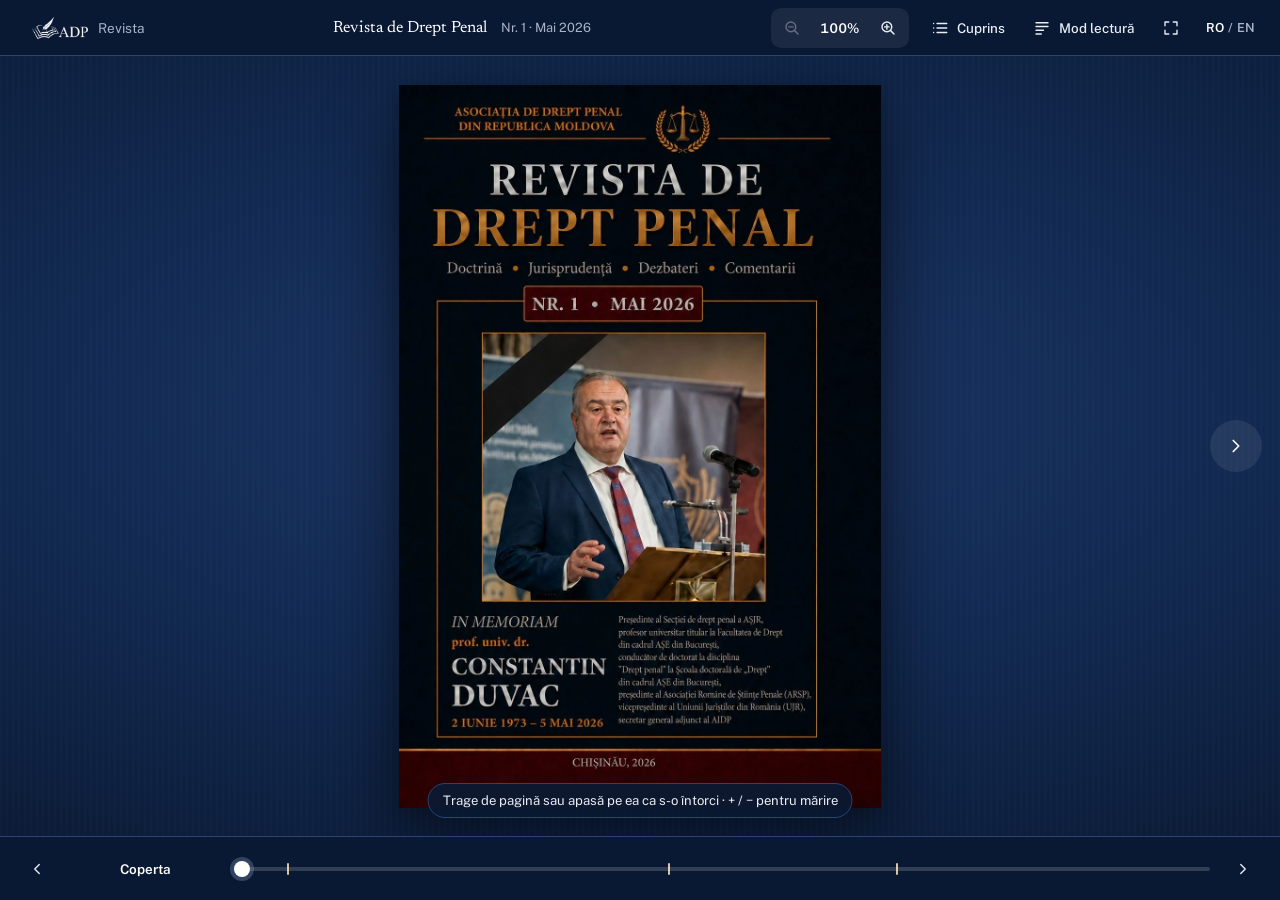
==== commit 4a43f7a4: "Revista reader: zoom, and page dragging that works on phones Zoom - − 100% + in the top bar, pinch (" ====
--- a/revista-nr-1.html
+++ b/revista-nr-1.html
@@ -25,6 +25,11 @@
   <a class="rbar__back" href="revista.html"><svg viewBox="0 0 24 24" fill="none" stroke="currentColor" stroke-width="1.8" stroke-linecap="round" stroke-linejoin="round"><path d="M15 18l-6-6 6-6"/></svg><img src="assets/img/adp-logo-alb.png" alt="ADP" width="56" height="22" /><span data-ui="back">Revista</span></a>
   <div class="rbar__title">Revista de Drept Penal <span>Nr. 1 · Mai 2026</span></div>
   <div class="rbar__tools">
+    <div class="zoom" role="group" aria-label="Mărime / Zoom">
+      <button class="tbtn" id="zoomOut" type="button" data-ui-label="zoomOut"><svg viewBox="0 0 24 24" fill="none" stroke="currentColor" stroke-width="1.9" stroke-linecap="round"><circle cx="10.5" cy="10.5" r="6.5"/><path d="M15.5 15.5L20 20M7.5 10.5h6"/></svg></button>
+      <button class="zlvl" id="zoomReset" type="button" data-ui-label="zoomReset">100%</button>
+      <button class="tbtn" id="zoomIn" type="button" data-ui-label="zoomIn"><svg viewBox="0 0 24 24" fill="none" stroke="currentColor" stroke-width="1.9" stroke-linecap="round"><circle cx="10.5" cy="10.5" r="6.5"/><path d="M15.5 15.5L20 20M10.5 7.5v6M7.5 10.5h6"/></svg></button>
+    </div>
     <button class="tbtn" id="btnToc" type="button" aria-expanded="false" aria-controls="drawer"><svg viewBox="0 0 24 24" fill="none" stroke="currentColor" stroke-width="1.8" stroke-linecap="round"><path d="M8 6h13M8 12h13M8 18h13M3.5 6h.01M3.5 12h.01M3.5 18h.01"/></svg><span class="lbl" data-ui="contents">Cuprins</span></button>
     <button class="tbtn" id="btnRead" type="button" aria-pressed="false"><svg viewBox="0 0 24 24" fill="none" stroke="currentColor" stroke-width="1.8" stroke-linecap="round" stroke-linejoin="round"><path d="M4 5h16M4 10h16M4 15h10M4 20h7"/></svg><span class="lbl">Mod lectură</span></button>
     <button class="tbtn" id="btnFull" type="button" data-ui-label="full"><svg viewBox="0 0 24 24" fill="none" stroke="currentColor" stroke-width="1.8" stroke-linecap="round" stroke-linejoin="round"><path d="M4 9V4h5M20 9V4h-5M4 15v5h5M20 15v5h-5"/></svg></button>
@@ -33,6 +38,7 @@
 </header>
 
 <main class="stage" id="stage">
+  <div class="scroller" id="scroller"><div class="zoomwrap" id="zoomWrap"></div></div>
   <button class="nav-arrow nav-arrow--prev" id="navPrev" type="button" data-ui-label="prev"><svg viewBox="0 0 24 24" fill="none" stroke="currentColor" stroke-width="1.8" stroke-linecap="round" stroke-linejoin="round"><path d="M15 18l-6-6 6-6"/></svg></button>
   <button class="nav-arrow nav-arrow--next" id="navNext" type="button" data-ui-label="next"><svg viewBox="0 0 24 24" fill="none" stroke="currentColor" stroke-width="1.8" stroke-linecap="round" stroke-linejoin="round"><path d="M9 18l6-6-6-6"/></svg></button>
   <div class="loading" id="loading">
@@ -495,6 +501,7 @@
   </div>
 </section>
 <div class="fnpop" id="fnpop" hidden></div>
+<div class="zflash" id="zflash" aria-live="polite"></div>
 
 <script src="assets/vendor/page-flip/page-flip.browser.js"></script>
 <script src="assets/js/revista.js"></script>
--- a/assets/css/revista.css
+++ b/assets/css/revista.css
@@ -39,7 +39,7 @@
 .tbtn:hover{background:rgba(255,255,255,.08)}
 .tbtn[aria-pressed="true"]{background:#fff;color:var(--navy)}
 .tbtn svg{width:18px;height:18px;flex:none}
-.lang{font-size:.78rem;font-weight:600;letter-spacing:.04em;color:var(--ui-muted);padding:0 10px}
+.lang{font-size:.78rem;font-weight:600;letter-spacing:.04em;color:var(--ui-muted);padding:0 10px;white-space:nowrap}
 .lang .on{color:#fff}
 @media (max-width:760px){
   .rbar__title{display:none}
@@ -51,6 +51,12 @@
 /* ---------- stage ---------- */
 .stage{position:fixed;inset:56px 0 64px 0;display:flex;align-items:center;justify-content:center;overflow:hidden;
   background:radial-gradient(120% 90% at 50% 45%,#1d3766 0%,#122a52 38%,#0b1a34 78%)}
+.scroller{position:absolute;inset:0;overflow:hidden;overscroll-behavior:contain}
+.is-zoomed .scroller{overflow:auto;cursor:grab;touch-action:pan-x pan-y}
+.scroller.is-panning{cursor:grabbing;user-select:none}
+.zoomwrap{display:flex;min-width:100%;min-height:100%;width:max-content;height:max-content;box-sizing:border-box}
+body:not(.is-zoomed) .stage{touch-action:none}
+.tv{touch-action:pan-x pan-y}
 .stage::before{content:"";position:absolute;inset:0;background:repeating-linear-gradient(90deg,rgba(255,255,255,.012) 0 2px,transparent 2px 6px);pointer-events:none}
 .book-box{position:relative;margin:auto;flex:none;transition:transform .75s cubic-bezier(.22,.61,.36,1);filter:drop-shadow(0 30px 40px rgba(0,0,0,.45)) drop-shadow(0 6px 10px rgba(0,0,0,.25))}
 .book-box.is-fading{animation:fade .35s ease}
@@ -85,6 +91,16 @@
 .toast button{background:var(--navy);color:#fff;border-radius:999px;padding:7px 14px;font-weight:600;font-size:.82rem}
 .toast .x{background:none;color:var(--navy);padding:4px 8px;font-size:1.1rem;line-height:1}
 .toast[hidden]{display:none}
+
+/* ---------- zoom ---------- */
+.zoom{display:flex;align-items:center;gap:2px;margin-right:6px;padding:2px;border-radius:10px;background:rgba(255,255,255,.07)}
+.zoom .tbtn{width:38px;height:36px;padding:0;justify-content:center}
+.zoom .tbtn[disabled]{opacity:.35;pointer-events:none}
+.zlvl{min-width:54px;height:36px;border-radius:8px;font-size:.84rem;font-weight:600;font-variant-numeric:tabular-nums;color:#fff}
+.zlvl:hover{background:rgba(255,255,255,.08)}
+.zflash{position:fixed;left:50%;top:50%;transform:translate(-50%,-50%);z-index:60;background:rgba(11,26,52,.88);color:#fff;font-size:1.7rem;font-weight:600;font-variant-numeric:tabular-nums;padding:14px 24px;border-radius:14px;opacity:0;transition:opacity .25s;pointer-events:none}
+.zflash.is-on{opacity:1}
+@media (max-width:760px){.zlvl{min-width:46px;font-size:.78rem}.zoom .tbtn{width:34px}.zoom{margin-right:2px}#btnFull{display:none}.rbar{gap:6px;padding:0 8px}.rbar__tools{gap:0}.rbar .tbtn{padding:0 9px}.lang{padding:0 6px}}
 
 /* ---------- bottom bar ---------- */
 .fbar{position:fixed;inset:auto 0 0 0;height:64px;z-index:30;display:flex;align-items:center;gap:14px;padding:0 18px;background:rgba(11,26,52,.94);border-top:1px solid var(--line)}
@@ -215,39 +231,39 @@
 .tv__inner{max-width:760px;margin:0 auto;padding:40px 22px 120px}
 .tv__cover{display:flex;gap:26px;align-items:center;padding-bottom:32px;margin-bottom:28px;border-bottom:1px solid #ddd5c4}
 .tv__cover img{width:120px;height:auto;box-shadow:0 12px 30px rgba(0,0,0,.25);border-radius:1px 4px 4px 1px}
-.tv__cover h1{font-family:var(--serif);font-weight:500;font-size:1.7rem;line-height:1.15;color:var(--navy)}
-.tv__cover p{margin-top:6px;font-size:.88rem;color:#566074}
+.tv__cover h1{font-family:var(--serif);font-weight:500;font-size:calc(1.7rem * var(--tz,1));line-height:1.15;color:var(--navy)}
+.tv__cover p{margin-top:6px;font-size:calc(.88rem * var(--tz,1));color:#566074}
 .tv__toc{margin-top:14px;display:grid;gap:6px}
-.tv__toc a{font-family:var(--serif);font-size:1rem;color:var(--navy);text-decoration:none;border-bottom:1px solid transparent}
+.tv__toc a{font-family:var(--serif);font-size:calc(1rem * var(--tz,1));color:var(--navy);text-decoration:none;border-bottom:1px solid transparent}
 .tv__toc a:hover{border-bottom-color:currentColor}
-.tv__toc a span{font-family:var(--sans);font-size:.72rem;font-weight:600;letter-spacing:.06em;text-transform:uppercase;color:var(--copper);margin-right:8px}
-.tv .art{font-family:var(--serif);font-size:1.16rem;line-height:1.68;padding:44px 0 34px;border-bottom:1px solid #ddd5c4}
+.tv__toc a span{font-family:var(--sans);font-size:calc(.72rem * var(--tz,1));font-weight:600;letter-spacing:.06em;text-transform:uppercase;color:var(--copper);margin-right:8px}
+.tv .art{font-family:var(--serif);font-size:calc(1.16rem * var(--tz,1));line-height:1.68;padding:44px 0 34px;border-bottom:1px solid #ddd5c4}
 .tv .art__head{text-align:center;margin-bottom:28px}
 .tv .art__head::before{content:"";display:block;width:52px;height:2px;margin:0 auto 22px;background:var(--copper)}
-.tv .art__title{font-size:1.45rem;line-height:1.3;font-weight:600;text-transform:uppercase;letter-spacing:.03em;color:var(--navy);margin-bottom:16px}
-.tv .art__author{font-size:1.05rem}
-.tv .art__aff{font-size:.92rem;font-style:italic;color:#555b68;line-height:1.45}
-.tv .abs{background:#fffdf8;border:1px solid #e6dcc8;border-left:3px solid var(--copper-soft);padding:16px 20px;margin-bottom:30px;font-size:.98rem;line-height:1.55}
-.tv .abs__label{font-family:var(--sans);font-size:.72rem;font-weight:600;letter-spacing:.14em;text-transform:uppercase;color:var(--copper);margin:12px 0 4px}
+.tv .art__title{font-size:calc(1.45rem * var(--tz,1));line-height:1.3;font-weight:600;text-transform:uppercase;letter-spacing:.03em;color:var(--navy);margin-bottom:16px}
+.tv .art__author{font-size:calc(1.05rem * var(--tz,1))}
+.tv .art__aff{font-size:calc(.92rem * var(--tz,1));font-style:italic;color:#555b68;line-height:1.45}
+.tv .abs{background:#fffdf8;border:1px solid #e6dcc8;border-left:3px solid var(--copper-soft);padding:16px 20px;margin-bottom:30px;font-size:calc(.98rem * var(--tz,1));line-height:1.55}
+.tv .abs__label{font-family:var(--sans);font-size:calc(.72rem * var(--tz,1));font-weight:600;letter-spacing:.14em;text-transform:uppercase;color:var(--copper);margin:12px 0 4px}
 .tv .abs__label:first-child{margin-top:0}
 .tv .abs__kw{margin-top:6px;margin-bottom:6px}
 .tv .art__body p{margin:0 0 .9em;text-align:left;hyphens:auto}
-.tv .art__h{font-size:1.2rem;font-weight:600;color:var(--navy);margin:1.6em 0 .6em;line-height:1.35;scroll-margin-top:20px}
-.tv h4.art__h{font-size:1.1rem;font-style:italic;font-weight:500}
+.tv .art__h{font-size:calc(1.2rem * var(--tz,1));font-weight:600;color:var(--navy);margin:1.6em 0 .6em;line-height:1.35;scroll-margin-top:20px}
+.tv h4.art__h{font-size:calc(1.1rem * var(--tz,1));font-style:italic;font-weight:500}
 .tv .art__num{color:var(--copper)}
-.tv .bib{font-size:.96rem;line-height:1.5;padding-left:1.6em;overflow-wrap:anywhere}
+.tv .bib{font-size:calc(.96rem * var(--tz,1));line-height:1.5;padding-left:1.6em;overflow-wrap:anywhere}
 .tv ul.bib{list-style:none;padding-left:0}
 .tv .bib li{margin-bottom:.4em}
-.tv .notes{margin-top:30px;padding-top:18px;border-top:1px solid #ddd5c4;list-style:none;font-size:.9rem;line-height:1.5;color:#3a4152;overflow-wrap:anywhere}
-.tv .notes::before{content:attr(data-label);display:block;font-family:var(--sans);font-size:.72rem;font-weight:600;letter-spacing:.14em;text-transform:uppercase;color:var(--copper);margin-bottom:10px}
+.tv .notes{margin-top:30px;padding-top:18px;border-top:1px solid #ddd5c4;list-style:none;font-size:calc(.9rem * var(--tz,1));line-height:1.5;color:#3a4152;overflow-wrap:anywhere}
+.tv .notes::before{content:attr(data-label);display:block;font-family:var(--sans);font-size:calc(.72rem * var(--tz,1));font-weight:600;letter-spacing:.14em;text-transform:uppercase;color:var(--copper);margin-bottom:10px}
 .tv .notes li{margin-bottom:.45em;scroll-margin-top:30px}
 .tv .notes li:target{background:#fff2d9}
 .fn-back{font-family:var(--sans);font-weight:600;font-size:.8em;color:var(--copper);text-decoration:none;margin-right:4px}
 .tv sup.fn a{font-size:.95em}
-.fnpop{position:fixed;z-index:50;max-width:min(420px,calc(100vw - 24px));background:#fff;color:var(--ink);border:1px solid #e0d6c2;border-top:3px solid var(--copper);border-radius:6px;box-shadow:0 14px 40px rgba(0,0,0,.22);padding:12px 14px;font-family:var(--serif);font-size:.95rem;line-height:1.45;overflow-wrap:anywhere}
+.fnpop{position:fixed;z-index:50;max-width:min(420px,calc(100vw - 24px));background:#fff;color:var(--ink);border:1px solid #e0d6c2;border-top:3px solid var(--copper);border-radius:6px;box-shadow:0 14px 40px rgba(0,0,0,.22);padding:12px 14px;font-family:var(--serif);font-size:calc(.95rem * var(--tz,1));line-height:1.45;overflow-wrap:anywhere}
 .fnpop[hidden]{display:none}
 .fnpop b.n{font-family:var(--sans);color:var(--copper);margin-right:6px}
-@media (max-width:560px){.tv .art{font-size:1.06rem}.tv__cover img{width:86px}}
+@media (max-width:560px){.tv .art{font-size:calc(1.06rem * var(--tz,1))}.tv__cover img{width:86px}}
 
 /* page links in book: the link itself must be the click target */
 .pg a[data-goto]{cursor:pointer}
